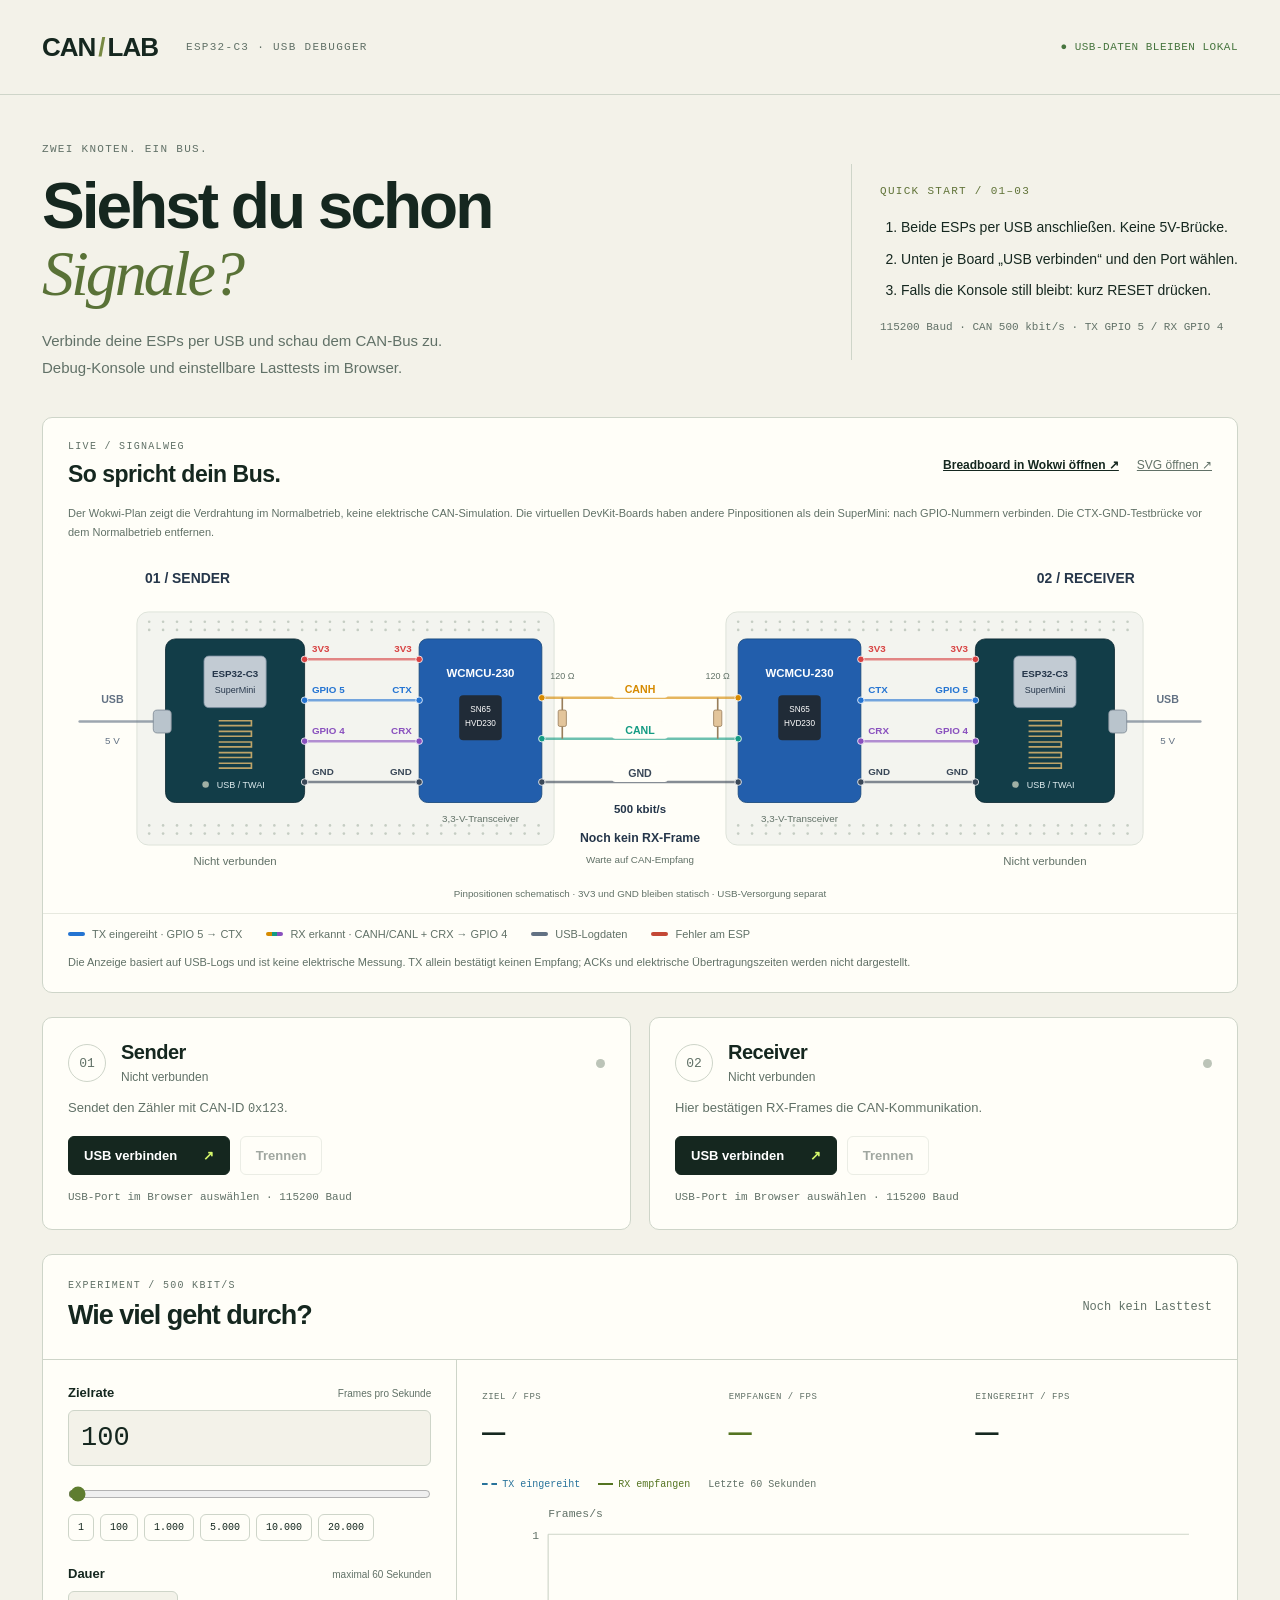
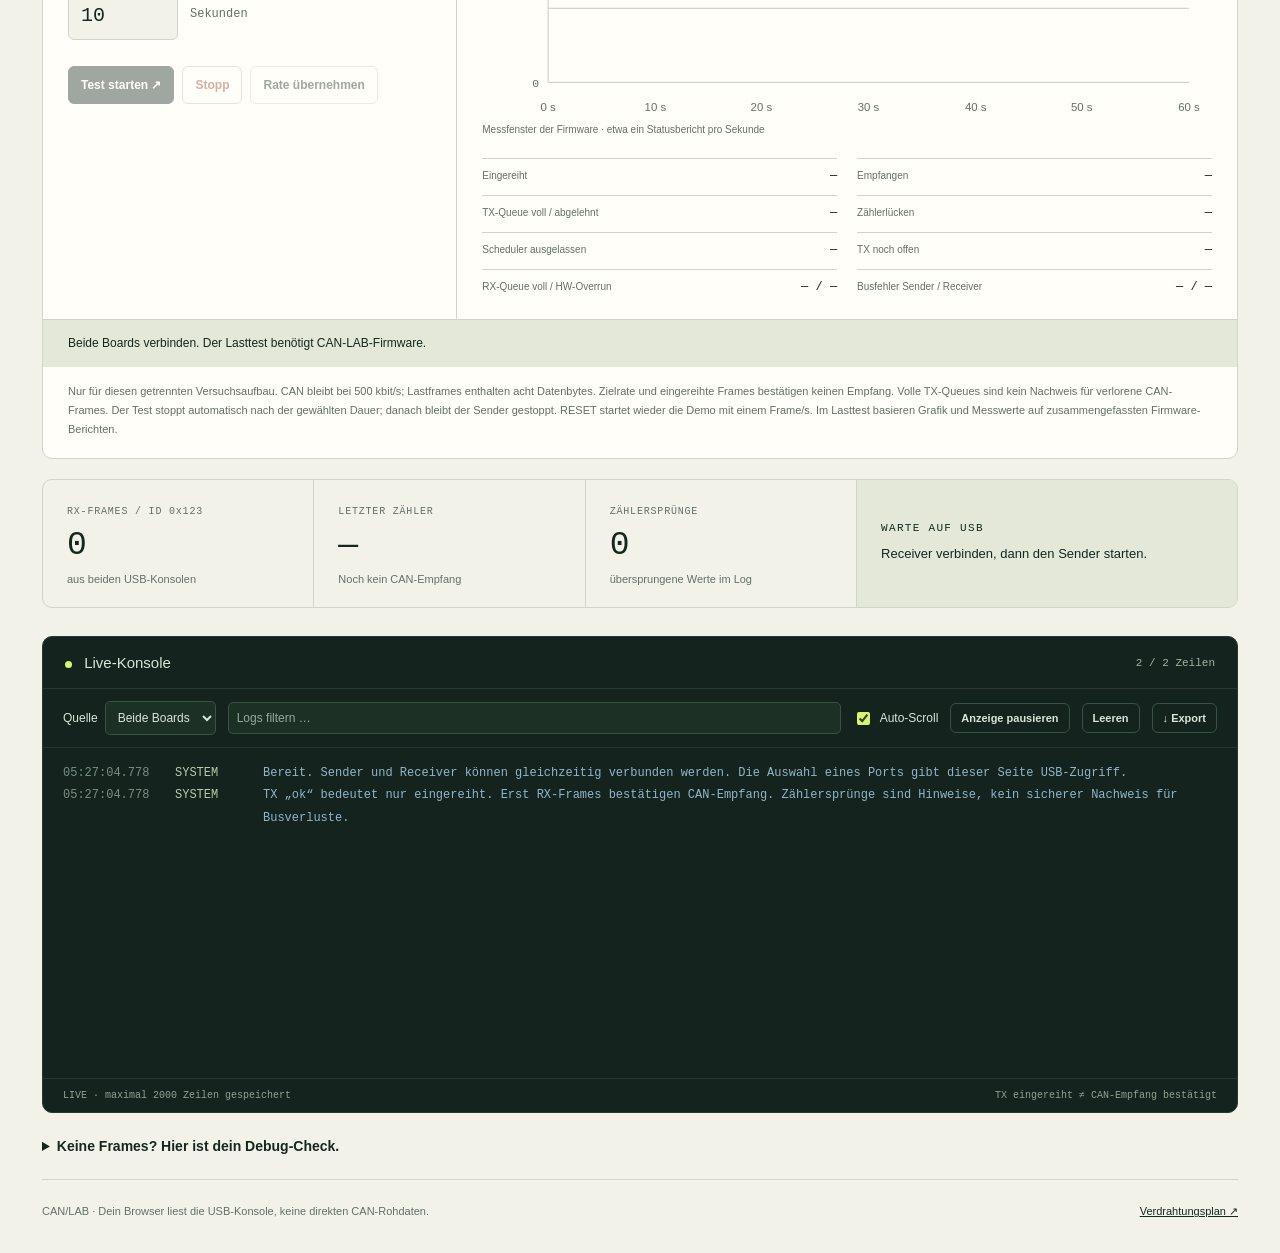
==== debug/index.html @ 1c8b6ec2 "feat: add sixty-second CAN rate timeline and five-step slider" ====
<!doctype html>
<html lang="de">
<head>
  <meta charset="UTF-8"><meta name="viewport" content="width=device-width,initial-scale=1">
  <title>CAN / LAB — USB Debug-Konsole</title>
  <link rel="stylesheet" href="style.css?v=timeline1">
  <script type="module" src="app.mjs?v=timeline1"></script>
</head>
<body>
  <header><a class="wordmark" href="./">CAN<span>/</span>LAB</a><span class="edition">ESP32-C3 · USB DEBUGGER</span><span class="local">● USB-DATEN BLEIBEN LOKAL</span></header>
  <main>
    <section class="intro"><div><p class="eyebrow">ZWEI KNOTEN. EIN BUS.</p><h1>Siehst du schon<br><em>Signale?</em></h1><p class="lede">Verbinde deine ESPs per USB und schau dem CAN-Bus zu.<br>Debug-Konsole und einstellbare Lasttests im Browser.</p></div><aside class="setup"><span class="step">QUICK START / 01–03</span><ol><li>Beide ESPs per USB anschließen. Keine 5V-Brücke.</li><li>Unten je Board „USB verbinden“ und den Port wählen.</li><li>Falls die Konsole still bleibt: kurz RESET drücken.</li></ol><p>115200 Baud · CAN 500 kbit/s · TX GPIO 5 / RX GPIO 4</p></aside></section>
    <div id="compatibility" class="notice" role="status" hidden></div>
    <section class="communication" aria-labelledby="communication-title">
      <div class="communication-heading"><div><p class="eyebrow">LIVE / SIGNALWEG</p><h2 id="communication-title">So spricht dein Bus.</h2></div><nav class="communication-links" aria-label="Signalbild und Verdrahtungsplan"><a href="https://wokwi.com/projects/478383260674919425" target="_blank" rel="noopener noreferrer">Breadboard in Wokwi öffnen ↗</a><a href="../docs/canbus-communication.svg" target="_blank" rel="noopener">SVG öffnen ↗</a></nav></div>
      <p class="wiring-note">Der Wokwi-Plan zeigt die Verdrahtung im Normalbetrieb, keine elektrische CAN-Simulation. Die virtuellen DevKit-Boards haben andere Pinpositionen als dein SuperMini: nach GPIO-Nummern verbinden. Die CTX-GND-Testbrücke vor dem Normalbetrieb entfernen.</p>
      <div id="communication-diagram" class="communication-diagram" tabindex="0" role="region" aria-label="Signalweg zwischen Sender und Receiver, bei Bedarf horizontal scrollen">Signalbild wird geladen …</div>
      <div class="signal-legend" aria-label="Bedeutung der Leitungsmarkierungen"><span><i class="key tx"></i> TX eingereiht · GPIO 5 → CTX</span><span><i class="key rx"></i> RX erkannt · CANH/CANL + CRX → GPIO 4</span><span><i class="key usb"></i> USB-Logdaten</span><span><i class="key error"></i> Fehler am ESP</span></div>
      <p class="signal-note">Die Anzeige basiert auf USB-Logs und ist keine elektrische Messung. TX allein bestätigt keinen Empfang; ACKs und elektrische Übertragungszeiten werden nicht dargestellt.</p>
    </section>
    <section class="devices" aria-label="USB-Verbindungen">
      <article class="device" data-device="sender"><div class="device-heading"><span class="number">01</span><div><h2>Sender</h2><span class="device-state">Nicht verbunden</span></div><span class="status-dot"></span></div><p>Sendet den Zähler mit CAN-ID <code>0x123</code>.</p><div class="actions"><button class="connect primary">USB verbinden <span>↗</span></button><button class="disconnect" disabled>Trennen</button></div><p class="device-info">USB-Port im Browser auswählen · 115200 Baud</p></article>
      <article class="device" data-device="receiver"><div class="device-heading"><span class="number">02</span><div><h2>Receiver</h2><span class="device-state">Nicht verbunden</span></div><span class="status-dot"></span></div><p>Hier bestätigen RX-Frames die CAN-Kommunikation.</p><div class="actions"><button class="connect primary">USB verbinden <span>↗</span></button><button class="disconnect" disabled>Trennen</button></div><p class="device-info">USB-Port im Browser auswählen · 115200 Baud</p></article>
    </section>
    <section id="load-test" class="load-test" aria-labelledby="load-title">
      <div class="load-heading"><div><p class="eyebrow">EXPERIMENT / 500 KBIT/S</p><h2 id="load-title">Wie viel geht durch?</h2></div><span id="load-elapsed">Noch kein Lasttest</span></div>
      <div class="load-layout">
        <div class="load-controls">
          <label for="load-rate">Zielrate <span>Frames pro Sekunde</span></label>
          <input id="load-rate" type="number" min="1" max="20000" step="1" value="100" inputmode="numeric">
          <label class="sr-only" for="load-slider">Zielrate per Schieberegler</label><input id="load-slider" type="range" min="5" max="20000" step="5" value="100">
          <div class="load-presets" aria-label="Framerate-Vorgaben"><button data-load-rate="1">1</button><button data-load-rate="100">100</button><button data-load-rate="1000">1.000</button><button data-load-rate="5000">5.000</button><button data-load-rate="10000">10.000</button><button data-load-rate="20000">20.000</button></div>
          <label for="load-duration">Dauer <span>maximal 60 Sekunden</span></label><div class="load-duration"><input id="load-duration" type="number" min="1" max="60" step="1" value="10" inputmode="numeric"><span>Sekunden</span></div>
          <div class="load-actions"><button id="load-start" class="primary" disabled>Test starten ↗</button><button id="load-stop" class="load-stop" disabled>Stopp</button><button id="load-rate-apply" disabled>Rate übernehmen</button></div>
        </div>
        <div class="load-results">
          <div class="load-rates"><div><span>ZIEL / FPS</span><strong id="load-target">—</strong></div><div class="measured"><span>EMPFANGEN / FPS</span><strong id="load-actual">—</strong></div><div><span>EINGEREIHT / FPS</span><strong id="load-queued-rate">—</strong></div></div>
          <div class="load-chart-legend"><span class="tx-key">TX eingereiht</span><span class="rx-key">RX empfangen</span><span>Letzte 60 Sekunden</span></div>
          <svg class="load-chart" viewBox="0 0 640 195" role="img" aria-labelledby="load-chart-title load-chart-desc">
            <title id="load-chart-title">Sende- und Empfangsrate im Zeitverlauf</title><desc id="load-chart-desc">60 Sekunden mit Sekundenachse. Blau: zum Senden eingereiht, grün: tatsächlich empfangen. Firmware-Messfenster von ungefähr einer Sekunde; fehlende Berichte bleiben Lücken. Punkt berühren für Messzeit und Rate.</desc>
            <path d="M58 30H620 M58 95H620 M58 160H620 M58 30V160" class="load-axis"/>
            <text x="58" y="15" class="load-chart-label">Frames/s</text><text id="load-chart-max" x="50" y="34" text-anchor="end" class="load-chart-label">1</text><text x="50" y="164" text-anchor="end" class="load-chart-label">0</text>
            <g class="load-chart-label" text-anchor="middle"><text x="58" y="185" data-chart-second="0">0 s</text><text x="152" y="185" data-chart-second="10">10 s</text><text x="245" y="185" data-chart-second="20">20 s</text><text x="339" y="185" data-chart-second="30">30 s</text><text x="433" y="185" data-chart-second="40">40 s</text><text x="526" y="185" data-chart-second="50">50 s</text><text x="620" y="185" data-chart-second="60">60 s</text></g>
            <path id="load-tx-line" class="load-tx-line"/><path id="load-rx-line" class="load-rx-line"/><g id="load-chart-points"/>
          </svg>
          <p id="load-freshness" class="load-freshness">Messfenster der Firmware · etwa ein Statusbericht pro Sekunde</p>
          <dl class="load-counters"><div><dt>Eingereiht</dt><dd id="load-queued">—</dd></div><div><dt>Empfangen</dt><dd id="load-rx-total">—</dd></div><div><dt>TX-Queue voll / abgelehnt</dt><dd id="load-rejected">—</dd></div><div><dt>Zählerlücken</dt><dd id="load-gaps">—</dd></div><div><dt>Scheduler ausgelassen</dt><dd id="load-skipped">—</dd></div><div><dt>TX noch offen</dt><dd id="load-pending">—</dd></div><div><dt>RX-Queue voll / HW-Overrun</dt><dd id="load-missed">—</dd></div><div><dt>Busfehler Sender / Receiver</dt><dd id="load-errors">—</dd></div></dl>
        </div>
      </div>
      <p id="load-status" class="load-status" role="status">Beide Boards verbinden. Der Lasttest benötigt CAN-LAB-Firmware.</p>
      <p class="load-note">Nur für diesen getrennten Versuchsaufbau. CAN bleibt bei 500 kbit/s; Lastframes enthalten acht Datenbytes. Zielrate und eingereihte Frames bestätigen keinen Empfang. Volle TX-Queues sind kein Nachweis für verlorene CAN-Frames. Der Test stoppt automatisch nach der gewählten Dauer; danach bleibt der Sender gestoppt. RESET startet wieder die Demo mit einem Frame/s. Im Lasttest basieren Grafik und Messwerte auf zusammengefassten Firmware-Berichten.</p>
    </section>
    <section class="telemetry" aria-label="CAN-Messwerte"><div class="metric"><span>RX-FRAMES / ID 0x123</span><strong id="rx-count">0</strong><small>aus beiden USB-Konsolen</small></div><div class="metric"><span>LETZTER ZÄHLER</span><strong id="counter">—</strong><small id="last-rx">Noch kein CAN-Empfang</small></div><div class="metric"><span>ZÄHLERSPRÜNGE</span><strong id="gaps">0</strong><small>übersprungene Werte im Log</small></div><div class="bus-state"><span id="bus-label">WARTE AUF USB</span><p id="bus-detail">Receiver verbinden, dann den Sender starten.</p></div></section>
    <section class="terminal" aria-labelledby="console-title"><div class="terminal-heading"><h2 id="console-title"><span class="terminal-light"></span> Live-Konsole</h2><span id="line-count">0 Zeilen</span></div><div class="toolbar"><label>Quelle <select id="source"><option value="all">Beide Boards</option><option value="sender">Sender</option><option value="receiver">Receiver</option><option value="system">System</option></select></label><label class="search-label"><span class="sr-only">Log durchsuchen</span><input id="search" type="search" placeholder="Logs filtern …"></label><label><input id="autoscroll" type="checkbox" checked> Auto-Scroll</label><button id="pause" aria-pressed="false">Anzeige pausieren</button><button id="clear">Leeren</button><button id="export">↓ Export</button></div><div id="console" tabindex="0" aria-label="Serielle Logs"><div class="empty">Noch ganz still hier.<br><span>Verbinde einen USB-Port – die Ausgabe erscheint live.</span></div></div><div class="terminal-footer"><span id="capture-state">LIVE · maximal 2000 Zeilen gespeichert</span><span>TX eingereiht ≠ CAN-Empfang bestätigt</span></div></section>
    <details class="help"><summary>Keine Frames? Hier ist dein Debug-Check.</summary><div class="help-grid"><div><h3>USB verbunden, keine Ausgabe</h3><p>RESET am ESP kurz drücken, ohne BOOT. Andere serielle Monitore schließen. Im falschen Port? Trennen und den anderen auswählen.</p></div><div><h3>„… warte auf Frames“</h3><p>CANH ↔ CANH, CANL ↔ CANL und gemeinsame Masse prüfen. GPIO 5 → CTX, GPIO 4 → CRX. CAN-Module nur mit 3,3 V versorgen.</p></div><div><h3>Abschluss prüfen</h3><p>Beide USB-Versorgungen abziehen. Zwischen CANH und CANL sollten mit beiden Busabschlüssen etwa 60 Ω messbar sein. Vorhandene Modulwiderstände mitzählen.</p></div><div><h3>Sender meldet Bus-Off</h3><p>Die Diagnose-Firmware startet nach erfolgreicher Recovery neu. Wiederholter Bus-Off braucht einen Check von Modulversorgung, GPIO-Verbindungen und CAN-Bus. DIAG-Zeilen zeigen Treiberzustand und Fehlerzähler; TX_ACK bestätigt eine erfolgreiche CAN-Übertragung mit ACK, aber noch keinen Empfang im Receiver-Log.</p></div></div></details>
    <footer><span>CAN/LAB · Dein Browser liest die USB-Konsole, keine direkten CAN-Rohdaten.</span><a href="../docs/canbus-breadboard.svg" target="_blank" rel="noopener">Verdrahtungsplan ↗</a></footer>
  </main>
</body>
</html>
---- debug/style.css ----
:root{color-scheme:light;--ink:#15271f;--muted:#617167;--paper:#f3f2e9;--line:#ced5c9;--lime:#d5f76b;--mono:'SFMono-Regular',Consolas,'Liberation Mono',monospace}*{box-sizing:border-box}body{margin:0;background:var(--paper);color:var(--ink);font-family:'Avenir Next',Avenir,'Segoe UI',sans-serif}button,input,select{font:inherit}button,a,input,select,summary{touch-action:manipulation}button{cursor:pointer;border:1px solid var(--line);border-radius:6px;background:transparent;padding:11px 15px;font-size:13px;font-weight:600;color:inherit}button:hover:enabled{background:#e5e8da}button:disabled{opacity:.4;cursor:not-allowed}button:focus-visible,a:focus-visible,input:focus-visible,select:focus-visible,summary:focus-visible{outline:3px solid #5f8d20;outline-offset:3px}header{max-width:1344px;margin:auto;height:95px;display:flex;align-items:center;gap:28px;padding:0 42px;border-bottom:1px solid var(--line)}.wordmark{font-size:26px;letter-spacing:-1px;font-weight:850;text-decoration:none;color:var(--ink)}.wordmark span{color:#788a43;padding:0 3px}.edition,.local,.eyebrow,.step,.metric>span,.bus-state>span{font-family:var(--mono);font-size:11px;letter-spacing:1.3px}.edition{color:var(--muted)}.local{margin-left:auto;color:#46753e;letter-spacing:.5px}main{max-width:1344px;margin:auto;padding:0 42px}.intro{display:flex;align-items:center;justify-content:space-between;gap:35px;padding:48px 0 36px}.eyebrow{color:var(--muted);margin:0 0 18px}h1{font-size:clamp(42px,5vw,68px);line-height:1.04;letter-spacing:-3px;margin:0;font-weight:650}h1 em{font-family:Georgia,'Times New Roman',serif;font-weight:400;color:#597237}.lede{font-size:15px;line-height:1.8;color:var(--muted);margin:20px 0 0}.setup{border-left:1px solid var(--line);padding:16px 0 16px 28px;max-width:480px}.step{color:#607338}.setup ol{padding-left:21px;font-size:14px;line-height:2.25}.setup p{font-family:var(--mono);font-size:11px;color:var(--muted)}.devices{display:grid;grid-template-columns:1fr 1fr;gap:18px}.device{background:#fffef8;border:1px solid var(--line);padding:23px 25px;border-radius:10px}.device-heading{display:flex;align-items:center;gap:15px}.number{font-family:var(--mono);font-size:13px;border:1px solid var(--line);border-radius:50%;width:38px;height:38px;display:grid;place-items:center;color:var(--muted)}h2{font-size:20px;letter-spacing:-.5px;margin:0 0 3px}.device-state{font-size:12px;color:var(--muted)}.status-dot{width:9px;height:9px;background:#bcc4b8;border-radius:50%;margin-left:auto}.device.connected .status-dot{background:#489349;box-shadow:0 0 0 5px #48934915}.device>p{font-size:13px;color:var(--muted);line-height:1.5}code{font-family:var(--mono);font-size:12px}.actions{display:flex;gap:10px;margin-top:18px}.primary{background:var(--ink);color:#fff;border-color:var(--ink)}.primary:hover:enabled{background:#34543d}.primary span{padding-left:22px;color:var(--lime)}.device .device-info{font-size:11px;font-family:var(--mono);margin:14px 0 0;overflow-wrap:anywhere}.telemetry{display:grid;grid-template-columns:1fr 1fr 1fr 1.4fr;border:1px solid var(--line);border-radius:10px;margin:20px 0 28px;overflow:hidden}.metric{padding:20px 24px;border-right:1px solid var(--line)}.metric>span{font-size:10px;color:var(--muted);letter-spacing:.8px}.metric strong{display:block;font-family:var(--mono);font-size:33px;font-weight:500;margin:9px 0 5px;letter-spacing:-1px}.metric small{font-size:11px;color:var(--muted)}.bus-state{padding:24px;background:#e4e8d9;display:flex;flex-direction:column;justify-content:center}.bus-state p{font-size:13px;line-height:1.6;margin:10px 0 0}.bus-state.active{background:var(--lime)}.terminal{background:#14231d;border:1px solid #243b2e;border-radius:10px;overflow:hidden;color:#d9e5d9}.terminal-heading{display:flex;align-items:center;justify-content:space-between;padding:17px 22px;border-bottom:1px solid #ffffff16}.terminal-heading h2{font-size:15px;margin:0;font-weight:500;letter-spacing:0}.terminal-light{display:inline-block;width:7px;height:7px;background:var(--lime);border-radius:50%;margin-right:8px}.terminal-heading>span{font:11px var(--mono);color:#a1b5a5}.toolbar{display:flex;align-items:center;gap:12px;flex-wrap:wrap;padding:12px 20px;border-bottom:1px solid #ffffff16;font-size:12px}.toolbar label{display:flex;align-items:center;gap:7px;white-space:nowrap}.toolbar select,.toolbar input[type=search]{color:#d9e5d9;background:#1d3026;border:1px solid #395342;border-radius:5px;padding:8px;min-width:0}.search-label{flex:1;min-width:130px}.search-label input{width:100%}.toolbar input::placeholder{color:#96a99b}.toolbar button{color:#d9e5d9;border-color:#395342;padding:8px 10px;font-size:11px}.toolbar button:hover:enabled{background:#2b4333}.toolbar input[type=checkbox]{accent-color:var(--lime)}#console{height:330px;overflow:auto;padding:14px 20px;font:12px/1.85 var(--mono);scrollbar-color:#49624e #14231d}.log-line{display:grid;grid-template-columns:100px 76px 1fr;gap:12px}.log-time{color:#789181}.log-source{color:#b7cbac}.log-line.rx .log-message{color:#d5f76b}.log-line.error .log-message{color:#ffb49a}.log-line.system .log-message{color:#91b5cb}.log-message{white-space:pre-wrap;overflow-wrap:anywhere;min-width:0}.empty{display:flex;min-height:270px;justify-content:center;align-items:center;flex-direction:column;color:#d9e5d9;font-size:15px;gap:8px;text-align:center}.empty span{color:#91a797;font-size:12px}.terminal-footer{display:flex;justify-content:space-between;gap:12px;padding:11px 20px;border-top:1px solid #ffffff16;color:#8da493;font:10px var(--mono);flex-wrap:wrap}.help{padding:25px 0;border-bottom:1px solid var(--line)}summary{cursor:pointer;font-size:14px;font-weight:600}.help-grid{display:grid;grid-template-columns:1fr 1fr;gap:12px 38px;padding-top:14px}.help h3{font-size:13px}.help p{font-size:13px;color:var(--muted);line-height:1.7}footer{display:flex;gap:20px;justify-content:space-between;padding:25px 0 35px;font-size:11px;color:var(--muted)}footer a{color:var(--ink)}.notice{background:#fff0d0;border:1px solid #d7b671;border-radius:8px;padding:16px 20px;font-size:14px;line-height:1.7;margin:0 0 20px}.notice[hidden]{display:none}.sr-only{position:absolute;width:1px;height:1px;padding:0;overflow:hidden;clip:rect(0,0,0,0)}@media(max-width:800px){header{height:75px;padding:0 20px}.local{display:none}main{padding:0 20px}.intro{display:block;padding-top:32px}.setup{margin-top:28px;padding-top:0;padding-bottom:0}.devices{grid-template-columns:1fr}.telemetry{grid-template-columns:1fr 1fr}.metric:nth-child(2){border-right:0}.metric:nth-child(-n+2){border-bottom:1px solid var(--line)}.metric{padding:18px}.bus-state{padding:18px}.help-grid{grid-template-columns:1fr}.log-line{grid-template-columns:82px 60px 1fr;gap:7px;font-size:11px}#console{padding:12px}footer{flex-direction:column}.edition{font-size:9px;letter-spacing:0}.toolbar{gap:10px;padding:12px}.toolbar .search-label{min-width:150px}}

/* The live signal drawing uses the same palette as the breadboard document. */
.communication{margin:0 0 24px;border:1px solid var(--line);border-radius:10px;background:#fffef8;overflow:hidden}
.communication-heading{display:flex;align-items:center;justify-content:space-between;gap:20px;padding:23px 25px 8px}
.communication-heading .eyebrow{font-size:10px;margin:0 0 9px}
.communication-heading h2{font-size:23px;margin:0}
.communication-heading a{color:var(--muted);font-size:12px;white-space:nowrap}
.communication-links{display:flex;flex-wrap:wrap;justify-content:flex-end;gap:12px 18px}
.communication-links a:first-child{color:var(--ink);font-weight:600}
.wiring-note{font-size:11px;line-height:1.7;color:var(--muted);margin:8px 25px 12px}
.communication-diagram{overflow-x:auto;scrollbar-color:#a7b49e #f3f4ef;padding:0 8px;min-height:120px}
.communication-diagram>svg{display:block;width:100%;min-width:1000px;height:auto}
.diagram-unavailable{padding:28px 25px;font-size:14px;line-height:1.7;color:var(--muted);min-height:0}
.signal-legend{display:flex;flex-wrap:wrap;gap:12px 24px;padding:14px 25px 0;border-top:1px solid #e7e9df;font-size:11px;color:var(--muted)}
.signal-legend>span{display:flex;align-items:center;gap:7px}
.key{display:inline-block;width:17px;height:4px;border-radius:2px;background:#627183;flex-shrink:0}
.key.tx{background:#2474d2}.key.rx{background:linear-gradient(90deg,#d68a00 0 33%,#149b83 33% 66%,#8950be 66%)}.key.error{background:#c44836}
.signal-note{font-size:11px;line-height:1.7;color:var(--muted);margin:13px 25px 20px}
.communication-diagram:focus-visible{outline:3px solid #5f8d20;outline-offset:-3px}
@media(max-width:800px){.communication-heading{padding:20px 18px 8px}.communication-heading h2{font-size:20px}.communication-diagram{padding:0}.signal-legend{padding-left:18px;padding-right:18px;gap:10px 18px}.signal-note{margin-left:18px;margin-right:18px}}
@media(max-width:800px){.communication-heading{align-items:flex-start;flex-direction:column;gap:14px}.communication-links{justify-content:flex-start}.wiring-note{margin-left:18px;margin-right:18px}}

/* Bench controls continue the console's instrument-panel typography. */
.load-test{margin-top:24px;border:1px solid var(--line);border-radius:10px;background:#fffef8;overflow:hidden}
.load-heading{display:flex;align-items:center;justify-content:space-between;gap:20px;padding:25px;border-bottom:1px solid var(--line)}
.load-heading .eyebrow{margin-bottom:9px;font-size:10px}.load-heading h2{font-size:27px;font-weight:600;letter-spacing:-1px}.load-heading>span{font:12px var(--mono);color:var(--muted);white-space:nowrap}
.load-layout{display:grid;grid-template-columns:minmax(260px,.85fr) minmax(0,1.6fr)}
.load-controls{padding:25px;border-right:1px solid var(--line)}.load-controls>label:not(.sr-only){display:flex;justify-content:space-between;gap:10px;align-items:baseline;font-size:13px;font-weight:600}.load-controls label span{font-size:10px;color:var(--muted);font-weight:400}
.load-controls input[type=number]{width:100%;min-width:0;padding:12px;border:1px solid var(--line);background:var(--paper);color:var(--ink);border-radius:6px;font:27px var(--mono);margin:10px 0 8px}
.load-controls input[type=range]{width:100%;accent-color:#5f7d30;margin:12px 0}.load-presets{display:flex;flex-wrap:wrap;gap:6px;margin:0 0 25px}.load-presets button{font:10px var(--mono);padding:7px 9px}.load-duration{display:flex;align-items:center;gap:12px;font:12px var(--mono);color:var(--muted)}.load-duration input[type=number]{max-width:110px;font-size:20px}.load-actions{display:flex;gap:8px;flex-wrap:wrap;margin-top:18px}.load-actions button{font-size:12px;padding:11px 12px}.load-stop{color:#9a3928;border-color:#d9b5a8}.load-stop:hover:enabled{background:#f7e0d6}
.load-results{padding:25px;min-width:0}.load-rates{display:grid;grid-template-columns:repeat(3,minmax(0,1fr));gap:10px}.load-rates span{font:9px var(--mono);color:var(--muted);letter-spacing:.5px}.load-rates strong{display:block;font:clamp(22px,3vw,38px) var(--mono);letter-spacing:-1.5px;margin:9px 0}.load-rates .measured strong{color:#547421}.load-chart{display:block;width:100%;height:auto;min-height:150px;margin-top:10px}.load-axis{stroke:var(--line);fill:none}.load-rx-line{stroke:#547421;stroke-width:2.5;fill:none;stroke-linecap:round;stroke-linejoin:round}.load-freshness{font-size:10px;color:var(--muted);line-height:1.6;margin:0 0 20px}.load-counters{display:grid;grid-template-columns:repeat(2,minmax(0,1fr));gap:12px 20px;margin:0}.load-counters>div{display:flex;align-items:baseline;justify-content:space-between;gap:10px;border-top:1px solid var(--line);padding-top:9px}.load-counters dt{font-size:10px;line-height:1.5;color:var(--muted)}.load-counters dd{margin:0;font:12px var(--mono);white-space:nowrap}.load-status{padding:14px 25px;margin:0;border-top:1px solid var(--line);background:#e4e8d9;font-size:12px;line-height:1.6}.load-test.is-running .load-status{background:var(--lime)}.load-note{font-size:11px;line-height:1.7;color:var(--muted);padding:0 25px;margin:15px 0 20px}
@media(max-width:800px){.load-heading{padding:20px 18px;align-items:flex-start}.load-heading h2{font-size:23px}.load-layout{grid-template-columns:1fr}.load-controls{border-right:0;border-bottom:1px solid var(--line);padding:20px 18px}.load-results{padding:20px 18px}.load-rates strong{font-size:26px}.load-status{padding:14px 18px}.load-note{padding:0 18px}.load-counters{gap:12px}.load-heading>span{font-size:10px}}

.load-tx-line{stroke:#28739b;stroke-width:2.5;stroke-dasharray:5 3;fill:none;stroke-linecap:round;stroke-linejoin:round}.load-tx-dot{fill:#28739b}.load-rx-dot{fill:#547421}.load-chart-label{font:10px var(--mono);fill:var(--muted)}.load-chart-legend{display:flex;flex-wrap:wrap;gap:10px 18px;margin-top:15px;font:10px var(--mono);color:var(--muted)}.load-chart-legend .tx-key{color:#28739b}.load-chart-legend .rx-key{color:#547421}.tx-key:before,.rx-key:before{content:"";display:inline-block;width:15px;border-top:2px dashed currentColor;margin-right:5px;vertical-align:middle}.rx-key:before{border-top-style:solid}
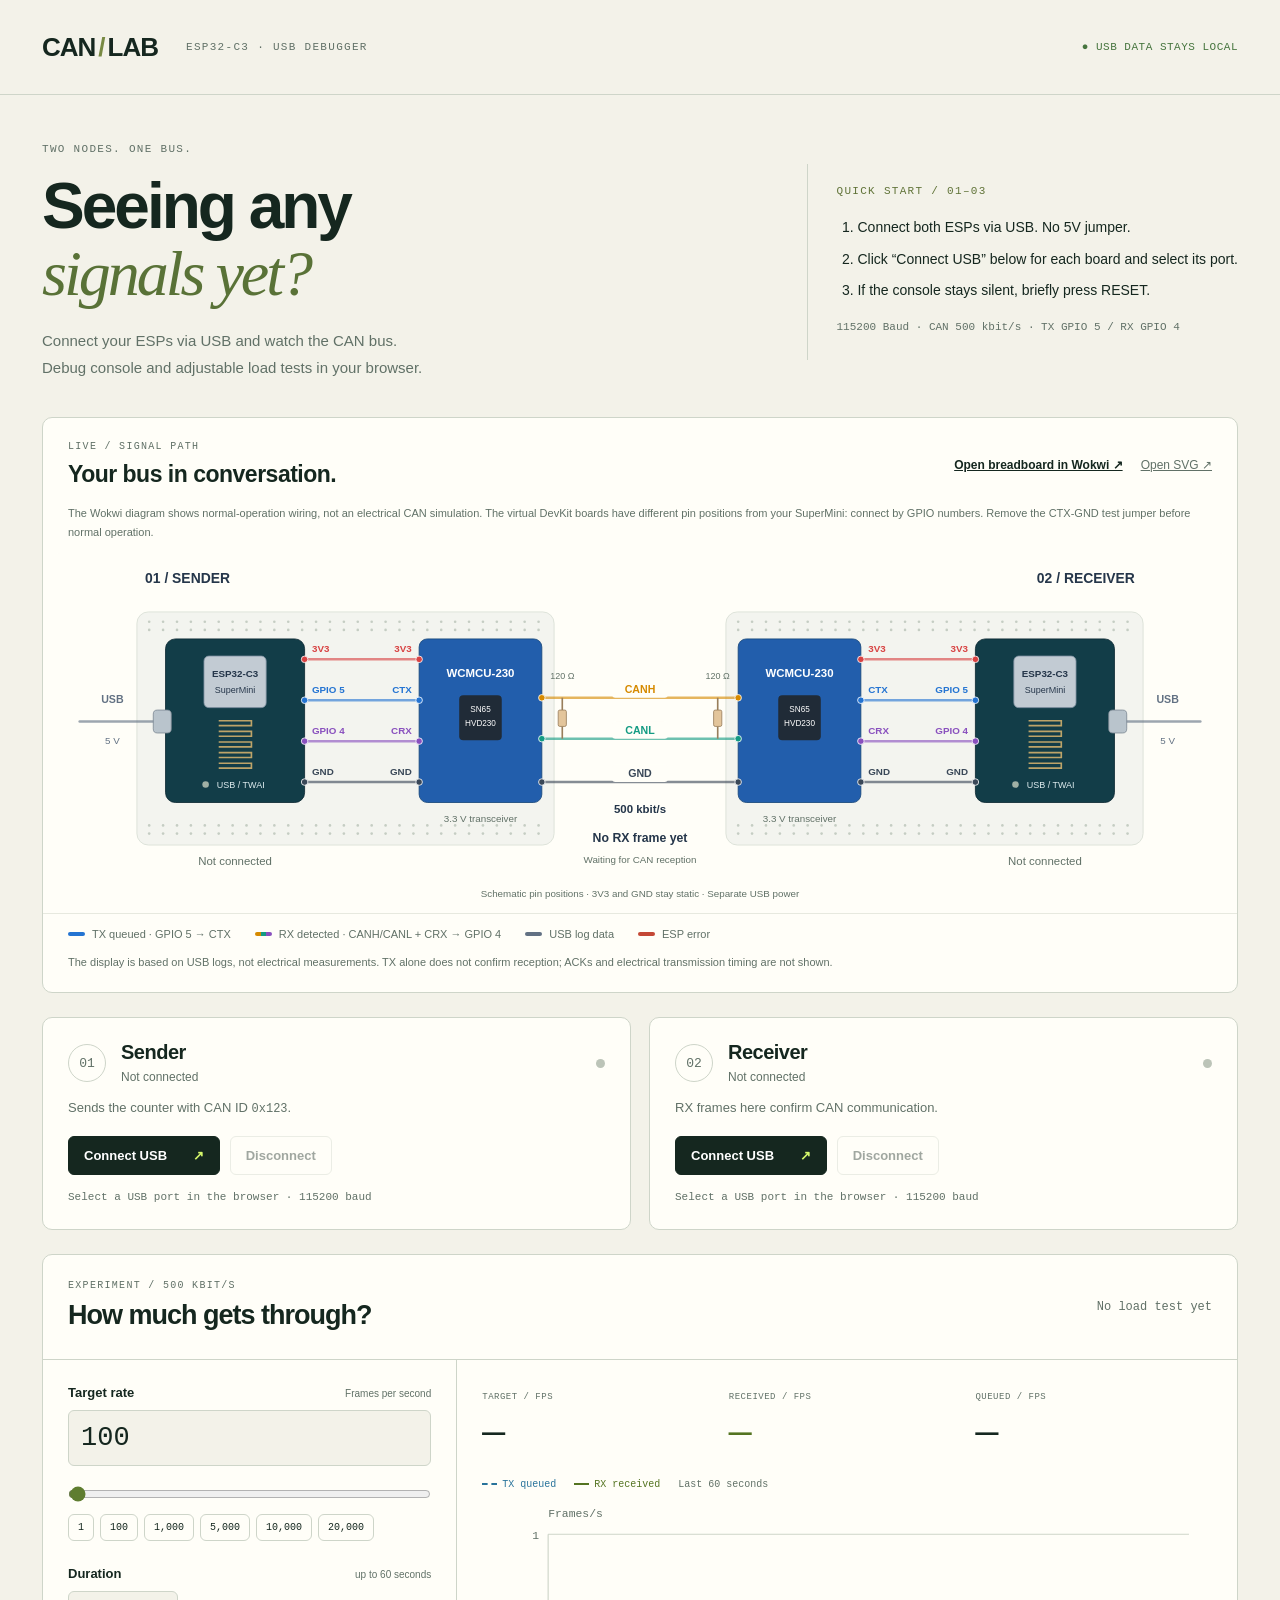
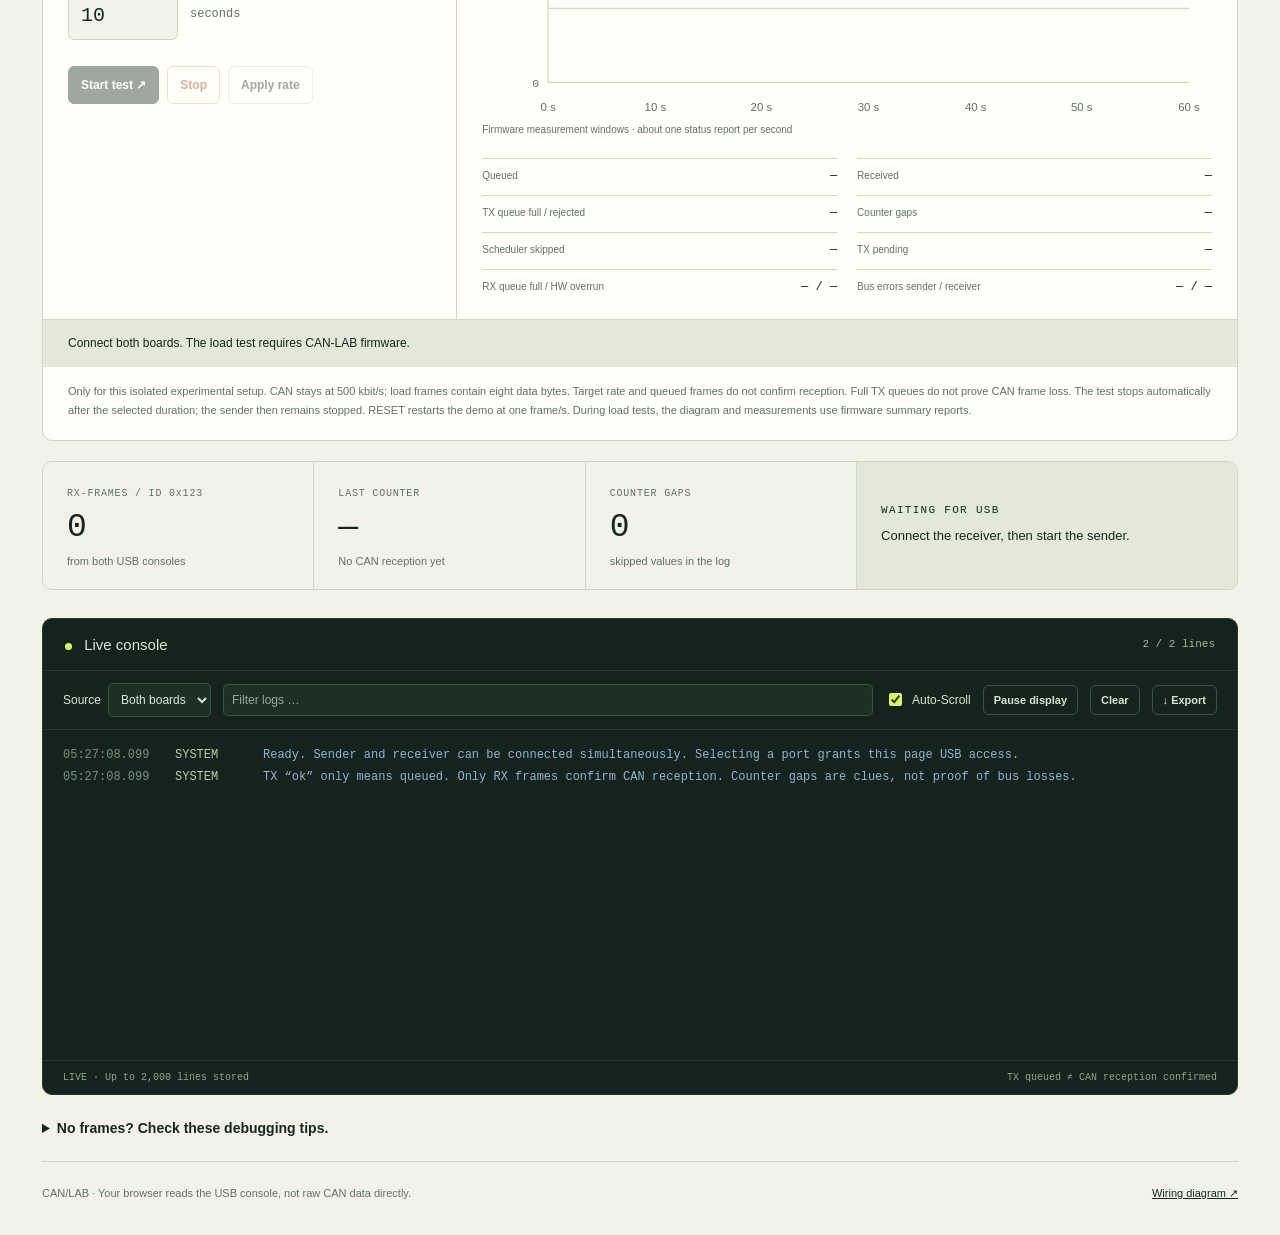
==== commit 0436fc48: "Translate CAN/LAB documentation, interface and firmware logs to English" ====
--- a/debug/index.html
+++ b/debug/index.html
@@ -1,59 +1,59 @@
 <!doctype html>
-<html lang="de">
+<html lang="en">
 <head>
   <meta charset="UTF-8"><meta name="viewport" content="width=device-width,initial-scale=1">
-  <title>CAN / LAB — USB Debug-Konsole</title>
+  <title>CAN / LAB — USB Debug Console</title>
   <link rel="stylesheet" href="style.css?v=timeline1">
   <script type="module" src="app.mjs?v=timeline1"></script>
 </head>
 <body>
-  <header><a class="wordmark" href="./">CAN<span>/</span>LAB</a><span class="edition">ESP32-C3 · USB DEBUGGER</span><span class="local">● USB-DATEN BLEIBEN LOKAL</span></header>
+  <header><a class="wordmark" href="./">CAN<span>/</span>LAB</a><span class="edition">ESP32-C3 · USB DEBUGGER</span><span class="local">● USB DATA STAYS LOCAL</span></header>
   <main>
-    <section class="intro"><div><p class="eyebrow">ZWEI KNOTEN. EIN BUS.</p><h1>Siehst du schon<br><em>Signale?</em></h1><p class="lede">Verbinde deine ESPs per USB und schau dem CAN-Bus zu.<br>Debug-Konsole und einstellbare Lasttests im Browser.</p></div><aside class="setup"><span class="step">QUICK START / 01–03</span><ol><li>Beide ESPs per USB anschließen. Keine 5V-Brücke.</li><li>Unten je Board „USB verbinden“ und den Port wählen.</li><li>Falls die Konsole still bleibt: kurz RESET drücken.</li></ol><p>115200 Baud · CAN 500 kbit/s · TX GPIO 5 / RX GPIO 4</p></aside></section>
+    <section class="intro"><div><p class="eyebrow">TWO NODES. ONE BUS.</p><h1>Seeing any<br><em>signals yet?</em></h1><p class="lede">Connect your ESPs via USB and watch the CAN bus.<br>Debug console and adjustable load tests in your browser.</p></div><aside class="setup"><span class="step">QUICK START / 01–03</span><ol><li>Connect both ESPs via USB. No 5V jumper.</li><li>Click “Connect USB” below for each board and select its port.</li><li>If the console stays silent, briefly press RESET.</li></ol><p>115200 Baud · CAN 500 kbit/s · TX GPIO 5 / RX GPIO 4</p></aside></section>
     <div id="compatibility" class="notice" role="status" hidden></div>
     <section class="communication" aria-labelledby="communication-title">
-      <div class="communication-heading"><div><p class="eyebrow">LIVE / SIGNALWEG</p><h2 id="communication-title">So spricht dein Bus.</h2></div><nav class="communication-links" aria-label="Signalbild und Verdrahtungsplan"><a href="https://wokwi.com/projects/478383260674919425" target="_blank" rel="noopener noreferrer">Breadboard in Wokwi öffnen ↗</a><a href="../docs/canbus-communication.svg" target="_blank" rel="noopener">SVG öffnen ↗</a></nav></div>
-      <p class="wiring-note">Der Wokwi-Plan zeigt die Verdrahtung im Normalbetrieb, keine elektrische CAN-Simulation. Die virtuellen DevKit-Boards haben andere Pinpositionen als dein SuperMini: nach GPIO-Nummern verbinden. Die CTX-GND-Testbrücke vor dem Normalbetrieb entfernen.</p>
-      <div id="communication-diagram" class="communication-diagram" tabindex="0" role="region" aria-label="Signalweg zwischen Sender und Receiver, bei Bedarf horizontal scrollen">Signalbild wird geladen …</div>
-      <div class="signal-legend" aria-label="Bedeutung der Leitungsmarkierungen"><span><i class="key tx"></i> TX eingereiht · GPIO 5 → CTX</span><span><i class="key rx"></i> RX erkannt · CANH/CANL + CRX → GPIO 4</span><span><i class="key usb"></i> USB-Logdaten</span><span><i class="key error"></i> Fehler am ESP</span></div>
-      <p class="signal-note">Die Anzeige basiert auf USB-Logs und ist keine elektrische Messung. TX allein bestätigt keinen Empfang; ACKs und elektrische Übertragungszeiten werden nicht dargestellt.</p>
+      <div class="communication-heading"><div><p class="eyebrow">LIVE / SIGNAL PATH</p><h2 id="communication-title">Your bus in conversation.</h2></div><nav class="communication-links" aria-label="Signal and wiring diagrams"><a href="https://wokwi.com/projects/478383260674919425" target="_blank" rel="noopener noreferrer">Open breadboard in Wokwi ↗</a><a href="../docs/canbus-communication.svg" target="_blank" rel="noopener">Open SVG ↗</a></nav></div>
+      <p class="wiring-note">The Wokwi diagram shows normal-operation wiring, not an electrical CAN simulation. The virtual DevKit boards have different pin positions from your SuperMini: connect by GPIO numbers. Remove the CTX-GND test jumper before normal operation.</p>
+      <div id="communication-diagram" class="communication-diagram" tabindex="0" role="region" aria-label="Signal path between sender and receiver; scroll horizontally if needed">Loading signal diagram …</div>
+      <div class="signal-legend" aria-label="Meaning of wire highlights"><span><i class="key tx"></i> TX queued · GPIO 5 → CTX</span><span><i class="key rx"></i> RX detected · CANH/CANL + CRX → GPIO 4</span><span><i class="key usb"></i> USB log data</span><span><i class="key error"></i> ESP error</span></div>
+      <p class="signal-note">The display is based on USB logs, not electrical measurements. TX alone does not confirm reception; ACKs and electrical transmission timing are not shown.</p>
     </section>
-    <section class="devices" aria-label="USB-Verbindungen">
-      <article class="device" data-device="sender"><div class="device-heading"><span class="number">01</span><div><h2>Sender</h2><span class="device-state">Nicht verbunden</span></div><span class="status-dot"></span></div><p>Sendet den Zähler mit CAN-ID <code>0x123</code>.</p><div class="actions"><button class="connect primary">USB verbinden <span>↗</span></button><button class="disconnect" disabled>Trennen</button></div><p class="device-info">USB-Port im Browser auswählen · 115200 Baud</p></article>
-      <article class="device" data-device="receiver"><div class="device-heading"><span class="number">02</span><div><h2>Receiver</h2><span class="device-state">Nicht verbunden</span></div><span class="status-dot"></span></div><p>Hier bestätigen RX-Frames die CAN-Kommunikation.</p><div class="actions"><button class="connect primary">USB verbinden <span>↗</span></button><button class="disconnect" disabled>Trennen</button></div><p class="device-info">USB-Port im Browser auswählen · 115200 Baud</p></article>
+    <section class="devices" aria-label="USB connections">
+      <article class="device" data-device="sender"><div class="device-heading"><span class="number">01</span><div><h2>Sender</h2><span class="device-state">Not connected</span></div><span class="status-dot"></span></div><p>Sends the counter with CAN ID <code>0x123</code>.</p><div class="actions"><button class="connect primary">Connect USB <span>↗</span></button><button class="disconnect" disabled>Disconnect</button></div><p class="device-info">Select a USB port in the browser · 115200 baud</p></article>
+      <article class="device" data-device="receiver"><div class="device-heading"><span class="number">02</span><div><h2>Receiver</h2><span class="device-state">Not connected</span></div><span class="status-dot"></span></div><p>RX frames here confirm CAN communication.</p><div class="actions"><button class="connect primary">Connect USB <span>↗</span></button><button class="disconnect" disabled>Disconnect</button></div><p class="device-info">Select a USB port in the browser · 115200 baud</p></article>
     </section>
     <section id="load-test" class="load-test" aria-labelledby="load-title">
-      <div class="load-heading"><div><p class="eyebrow">EXPERIMENT / 500 KBIT/S</p><h2 id="load-title">Wie viel geht durch?</h2></div><span id="load-elapsed">Noch kein Lasttest</span></div>
+      <div class="load-heading"><div><p class="eyebrow">EXPERIMENT / 500 KBIT/S</p><h2 id="load-title">How much gets through?</h2></div><span id="load-elapsed">No load test yet</span></div>
       <div class="load-layout">
         <div class="load-controls">
-          <label for="load-rate">Zielrate <span>Frames pro Sekunde</span></label>
+          <label for="load-rate">Target rate <span>Frames per second</span></label>
           <input id="load-rate" type="number" min="1" max="20000" step="1" value="100" inputmode="numeric">
-          <label class="sr-only" for="load-slider">Zielrate per Schieberegler</label><input id="load-slider" type="range" min="5" max="20000" step="5" value="100">
-          <div class="load-presets" aria-label="Framerate-Vorgaben"><button data-load-rate="1">1</button><button data-load-rate="100">100</button><button data-load-rate="1000">1.000</button><button data-load-rate="5000">5.000</button><button data-load-rate="10000">10.000</button><button data-load-rate="20000">20.000</button></div>
-          <label for="load-duration">Dauer <span>maximal 60 Sekunden</span></label><div class="load-duration"><input id="load-duration" type="number" min="1" max="60" step="1" value="10" inputmode="numeric"><span>Sekunden</span></div>
-          <div class="load-actions"><button id="load-start" class="primary" disabled>Test starten ↗</button><button id="load-stop" class="load-stop" disabled>Stopp</button><button id="load-rate-apply" disabled>Rate übernehmen</button></div>
+          <label class="sr-only" for="load-slider">Target rate slider</label><input id="load-slider" type="range" min="5" max="20000" step="5" value="100">
+          <div class="load-presets" aria-label="Frame rate presets"><button data-load-rate="1">1</button><button data-load-rate="100">100</button><button data-load-rate="1000">1,000</button><button data-load-rate="5000">5,000</button><button data-load-rate="10000">10,000</button><button data-load-rate="20000">20,000</button></div>
+          <label for="load-duration">Duration <span>up to 60 seconds</span></label><div class="load-duration"><input id="load-duration" type="number" min="1" max="60" step="1" value="10" inputmode="numeric"><span>seconds</span></div>
+          <div class="load-actions"><button id="load-start" class="primary" disabled>Start test ↗</button><button id="load-stop" class="load-stop" disabled>Stop</button><button id="load-rate-apply" disabled>Apply rate</button></div>
         </div>
         <div class="load-results">
-          <div class="load-rates"><div><span>ZIEL / FPS</span><strong id="load-target">—</strong></div><div class="measured"><span>EMPFANGEN / FPS</span><strong id="load-actual">—</strong></div><div><span>EINGEREIHT / FPS</span><strong id="load-queued-rate">—</strong></div></div>
-          <div class="load-chart-legend"><span class="tx-key">TX eingereiht</span><span class="rx-key">RX empfangen</span><span>Letzte 60 Sekunden</span></div>
+          <div class="load-rates"><div><span>TARGET / FPS</span><strong id="load-target">—</strong></div><div class="measured"><span>RECEIVED / FPS</span><strong id="load-actual">—</strong></div><div><span>QUEUED / FPS</span><strong id="load-queued-rate">—</strong></div></div>
+          <div class="load-chart-legend"><span class="tx-key">TX queued</span><span class="rx-key">RX received</span><span>Last 60 seconds</span></div>
           <svg class="load-chart" viewBox="0 0 640 195" role="img" aria-labelledby="load-chart-title load-chart-desc">
-            <title id="load-chart-title">Sende- und Empfangsrate im Zeitverlauf</title><desc id="load-chart-desc">60 Sekunden mit Sekundenachse. Blau: zum Senden eingereiht, grün: tatsächlich empfangen. Firmware-Messfenster von ungefähr einer Sekunde; fehlende Berichte bleiben Lücken. Punkt berühren für Messzeit und Rate.</desc>
+            <title id="load-chart-title">Transmit and receive rates over time</title><desc id="load-chart-desc">60 seconds with an axis in seconds. Blue: queued for transmission; green: actually received. Firmware measurement windows of roughly one second; missing reports remain gaps. Hover over a point for measurement time and rate.</desc>
             <path d="M58 30H620 M58 95H620 M58 160H620 M58 30V160" class="load-axis"/>
             <text x="58" y="15" class="load-chart-label">Frames/s</text><text id="load-chart-max" x="50" y="34" text-anchor="end" class="load-chart-label">1</text><text x="50" y="164" text-anchor="end" class="load-chart-label">0</text>
             <g class="load-chart-label" text-anchor="middle"><text x="58" y="185" data-chart-second="0">0 s</text><text x="152" y="185" data-chart-second="10">10 s</text><text x="245" y="185" data-chart-second="20">20 s</text><text x="339" y="185" data-chart-second="30">30 s</text><text x="433" y="185" data-chart-second="40">40 s</text><text x="526" y="185" data-chart-second="50">50 s</text><text x="620" y="185" data-chart-second="60">60 s</text></g>
             <path id="load-tx-line" class="load-tx-line"/><path id="load-rx-line" class="load-rx-line"/><g id="load-chart-points"/>
           </svg>
-          <p id="load-freshness" class="load-freshness">Messfenster der Firmware · etwa ein Statusbericht pro Sekunde</p>
-          <dl class="load-counters"><div><dt>Eingereiht</dt><dd id="load-queued">—</dd></div><div><dt>Empfangen</dt><dd id="load-rx-total">—</dd></div><div><dt>TX-Queue voll / abgelehnt</dt><dd id="load-rejected">—</dd></div><div><dt>Zählerlücken</dt><dd id="load-gaps">—</dd></div><div><dt>Scheduler ausgelassen</dt><dd id="load-skipped">—</dd></div><div><dt>TX noch offen</dt><dd id="load-pending">—</dd></div><div><dt>RX-Queue voll / HW-Overrun</dt><dd id="load-missed">—</dd></div><div><dt>Busfehler Sender / Receiver</dt><dd id="load-errors">—</dd></div></dl>
+          <p id="load-freshness" class="load-freshness">Firmware measurement windows · about one status report per second</p>
+          <dl class="load-counters"><div><dt>Queued</dt><dd id="load-queued">—</dd></div><div><dt>Received</dt><dd id="load-rx-total">—</dd></div><div><dt>TX queue full / rejected</dt><dd id="load-rejected">—</dd></div><div><dt>Counter gaps</dt><dd id="load-gaps">—</dd></div><div><dt>Scheduler skipped</dt><dd id="load-skipped">—</dd></div><div><dt>TX pending</dt><dd id="load-pending">—</dd></div><div><dt>RX queue full / HW overrun</dt><dd id="load-missed">—</dd></div><div><dt>Bus errors sender / receiver</dt><dd id="load-errors">—</dd></div></dl>
         </div>
       </div>
-      <p id="load-status" class="load-status" role="status">Beide Boards verbinden. Der Lasttest benötigt CAN-LAB-Firmware.</p>
-      <p class="load-note">Nur für diesen getrennten Versuchsaufbau. CAN bleibt bei 500 kbit/s; Lastframes enthalten acht Datenbytes. Zielrate und eingereihte Frames bestätigen keinen Empfang. Volle TX-Queues sind kein Nachweis für verlorene CAN-Frames. Der Test stoppt automatisch nach der gewählten Dauer; danach bleibt der Sender gestoppt. RESET startet wieder die Demo mit einem Frame/s. Im Lasttest basieren Grafik und Messwerte auf zusammengefassten Firmware-Berichten.</p>
+      <p id="load-status" class="load-status" role="status">Connect both boards. The load test requires CAN-LAB firmware.</p>
+      <p class="load-note">Only for this isolated experimental setup. CAN stays at 500 kbit/s; load frames contain eight data bytes. Target rate and queued frames do not confirm reception. Full TX queues do not prove CAN frame loss. The test stops automatically after the selected duration; the sender then remains stopped. RESET restarts the demo at one frame/s. During load tests, the diagram and measurements use firmware summary reports.</p>
     </section>
-    <section class="telemetry" aria-label="CAN-Messwerte"><div class="metric"><span>RX-FRAMES / ID 0x123</span><strong id="rx-count">0</strong><small>aus beiden USB-Konsolen</small></div><div class="metric"><span>LETZTER ZÄHLER</span><strong id="counter">—</strong><small id="last-rx">Noch kein CAN-Empfang</small></div><div class="metric"><span>ZÄHLERSPRÜNGE</span><strong id="gaps">0</strong><small>übersprungene Werte im Log</small></div><div class="bus-state"><span id="bus-label">WARTE AUF USB</span><p id="bus-detail">Receiver verbinden, dann den Sender starten.</p></div></section>
-    <section class="terminal" aria-labelledby="console-title"><div class="terminal-heading"><h2 id="console-title"><span class="terminal-light"></span> Live-Konsole</h2><span id="line-count">0 Zeilen</span></div><div class="toolbar"><label>Quelle <select id="source"><option value="all">Beide Boards</option><option value="sender">Sender</option><option value="receiver">Receiver</option><option value="system">System</option></select></label><label class="search-label"><span class="sr-only">Log durchsuchen</span><input id="search" type="search" placeholder="Logs filtern …"></label><label><input id="autoscroll" type="checkbox" checked> Auto-Scroll</label><button id="pause" aria-pressed="false">Anzeige pausieren</button><button id="clear">Leeren</button><button id="export">↓ Export</button></div><div id="console" tabindex="0" aria-label="Serielle Logs"><div class="empty">Noch ganz still hier.<br><span>Verbinde einen USB-Port – die Ausgabe erscheint live.</span></div></div><div class="terminal-footer"><span id="capture-state">LIVE · maximal 2000 Zeilen gespeichert</span><span>TX eingereiht ≠ CAN-Empfang bestätigt</span></div></section>
-    <details class="help"><summary>Keine Frames? Hier ist dein Debug-Check.</summary><div class="help-grid"><div><h3>USB verbunden, keine Ausgabe</h3><p>RESET am ESP kurz drücken, ohne BOOT. Andere serielle Monitore schließen. Im falschen Port? Trennen und den anderen auswählen.</p></div><div><h3>„… warte auf Frames“</h3><p>CANH ↔ CANH, CANL ↔ CANL und gemeinsame Masse prüfen. GPIO 5 → CTX, GPIO 4 → CRX. CAN-Module nur mit 3,3 V versorgen.</p></div><div><h3>Abschluss prüfen</h3><p>Beide USB-Versorgungen abziehen. Zwischen CANH und CANL sollten mit beiden Busabschlüssen etwa 60 Ω messbar sein. Vorhandene Modulwiderstände mitzählen.</p></div><div><h3>Sender meldet Bus-Off</h3><p>Die Diagnose-Firmware startet nach erfolgreicher Recovery neu. Wiederholter Bus-Off braucht einen Check von Modulversorgung, GPIO-Verbindungen und CAN-Bus. DIAG-Zeilen zeigen Treiberzustand und Fehlerzähler; TX_ACK bestätigt eine erfolgreiche CAN-Übertragung mit ACK, aber noch keinen Empfang im Receiver-Log.</p></div></div></details>
-    <footer><span>CAN/LAB · Dein Browser liest die USB-Konsole, keine direkten CAN-Rohdaten.</span><a href="../docs/canbus-breadboard.svg" target="_blank" rel="noopener">Verdrahtungsplan ↗</a></footer>
+    <section class="telemetry" aria-label="CAN measurements"><div class="metric"><span>RX-FRAMES / ID 0x123</span><strong id="rx-count">0</strong><small>from both USB consoles</small></div><div class="metric"><span>LAST COUNTER</span><strong id="counter">—</strong><small id="last-rx">No CAN reception yet</small></div><div class="metric"><span>COUNTER GAPS</span><strong id="gaps">0</strong><small>skipped values in the log</small></div><div class="bus-state"><span id="bus-label">WAITING FOR USB</span><p id="bus-detail">Connect the receiver, then start the sender.</p></div></section>
+    <section class="terminal" aria-labelledby="console-title"><div class="terminal-heading"><h2 id="console-title"><span class="terminal-light"></span> Live console</h2><span id="line-count">0 lines</span></div><div class="toolbar"><label>Source <select id="source"><option value="all">Both boards</option><option value="sender">Sender</option><option value="receiver">Receiver</option><option value="system">System</option></select></label><label class="search-label"><span class="sr-only">Search log</span><input id="search" type="search" placeholder="Filter logs …"></label><label><input id="autoscroll" type="checkbox" checked> Auto-Scroll</label><button id="pause" aria-pressed="false">Pause display</button><button id="clear">Clear</button><button id="export">↓ Export</button></div><div id="console" tabindex="0" aria-label="Serial logs"><div class="empty">Quiet so far.<br><span>Connect a USB port to see live output.</span></div></div><div class="terminal-footer"><span id="capture-state">LIVE · Up to 2,000 lines stored</span><span>TX queued ≠ CAN reception confirmed</span></div></section>
+    <details class="help"><summary>No frames? Check these debugging tips.</summary><div class="help-grid"><div><h3>USB connected, no output</h3><p>Briefly press RESET on the ESP, without BOOT. Close other serial monitors. Wrong port? Disconnect and select the other one.</p></div><div><h3>“… waiting for frames”</h3><p>Check CANH ↔ CANH, CANL ↔ CANL and common ground. GPIO 5 → CTX, GPIO 4 → CRX. Power CAN modules at 3.3 V only.</p></div><div><h3>Check termination</h3><p>Disconnect both USB power supplies. With both bus terminations fitted, expect about 60 Ω between CANH and CANL. Count existing module resistors.</p></div><div><h3>Sender reports Bus-Off</h3><p>The diagnostic firmware restarts after successful recovery. Repeated Bus-Off requires checking module power, GPIO connections and the CAN bus. DIAG lines show driver state and error counters; TX_ACK confirms successful CAN transmission with ACK, but not yet reception in the receiver log.</p></div></div></details>
+    <footer><span>CAN/LAB · Your browser reads the USB console, not raw CAN data directly.</span><a href="../docs/canbus-breadboard.svg" target="_blank" rel="noopener">Wiring diagram ↗</a></footer>
   </main>
 </body>
 </html>
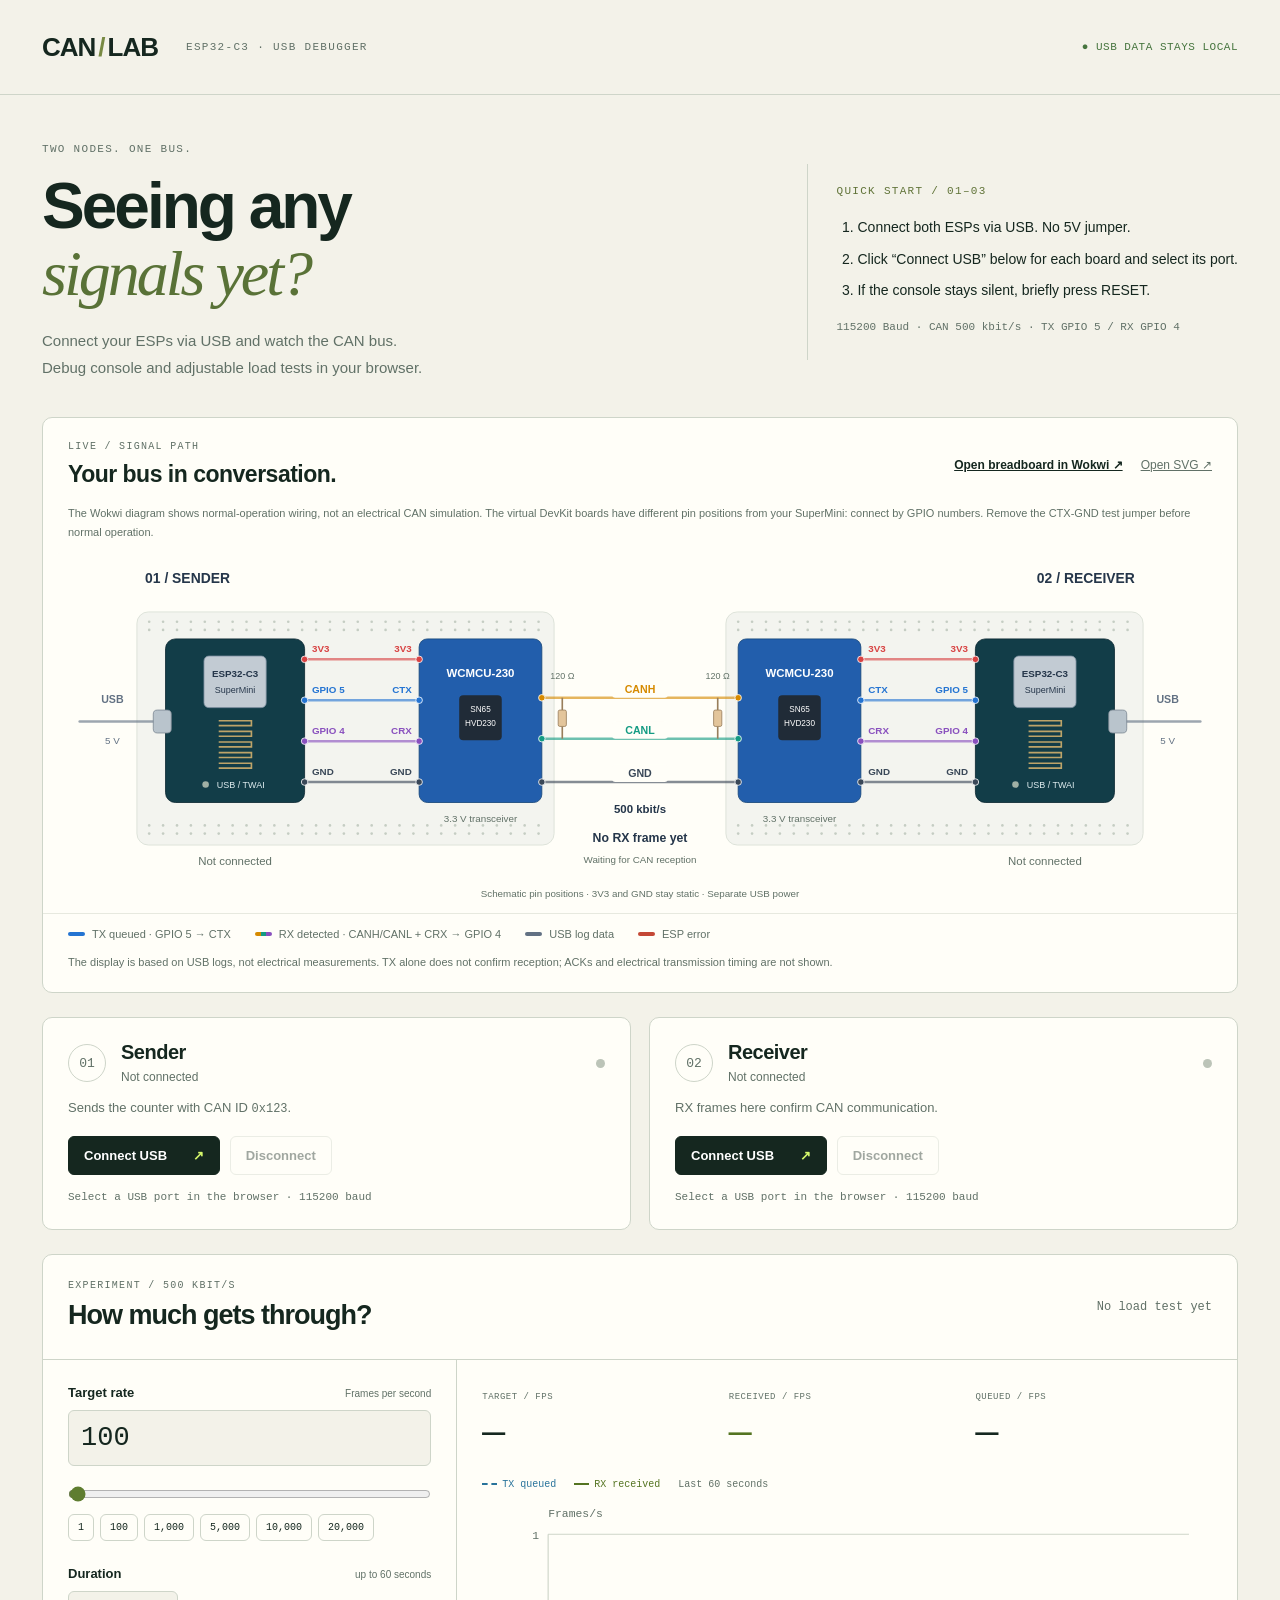
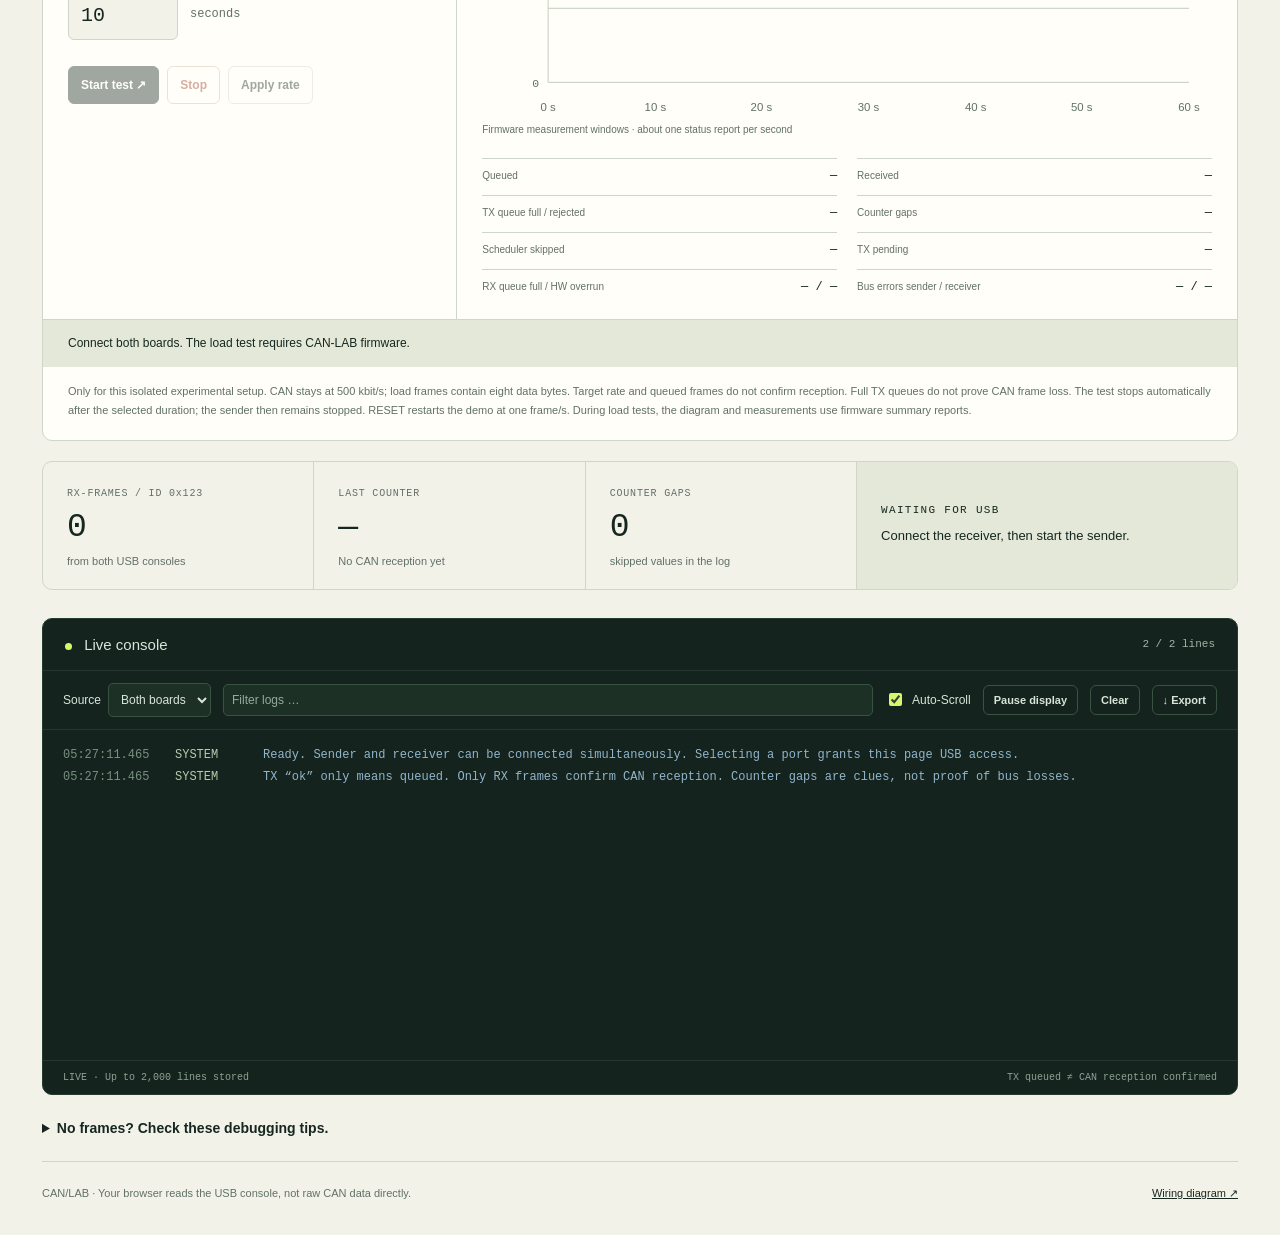
==== commit 413ad51d: "Add CAN/LAB OpenGraph image and social sharing metadata" ====
--- a/debug/index.html
+++ b/debug/index.html
@@ -2,7 +2,25 @@
 <html lang="en">
 <head>
   <meta charset="UTF-8"><meta name="viewport" content="width=device-width,initial-scale=1">
-  <title>CAN / LAB — USB Debug Console</title>
+  <title>CAN/LAB — USB Debug Console &amp; CAN Load Tests</title>
+  <meta name="description" content="Connect two ESP32-C3 boards, watch CAN traffic, and run adjustable load tests directly in your browser with Web Serial.">
+  <link rel="canonical" href="https://vergissberlin.github.io/example-canbus/debug/">
+  <meta property="og:type" content="website">
+  <meta property="og:site_name" content="CAN/LAB">
+  <meta property="og:locale" content="en_US">
+  <meta property="og:title" content="CAN/LAB — USB Debug Console &amp; CAN Load Tests">
+  <meta property="og:description" content="Connect two ESP32-C3 boards, watch CAN traffic, and run adjustable load tests directly in your browser with Web Serial.">
+  <meta property="og:url" content="https://vergissberlin.github.io/example-canbus/debug/">
+  <meta property="og:image" content="https://vergissberlin.github.io/example-canbus/docs/canlab-opengraph.png">
+  <meta property="og:image:type" content="image/png">
+  <meta property="og:image:width" content="1731">
+  <meta property="og:image:height" content="909">
+  <meta property="og:image:alt" content="CAN/LAB: Two nodes. One bus. Two ESP32-C3 boards connected through CAN transceivers.">
+  <meta name="twitter:card" content="summary_large_image">
+  <meta name="twitter:title" content="CAN/LAB — USB Debug Console &amp; CAN Load Tests">
+  <meta name="twitter:description" content="Connect two ESP32-C3 boards, watch CAN traffic, and run adjustable load tests directly in your browser with Web Serial.">
+  <meta name="twitter:image" content="https://vergissberlin.github.io/example-canbus/docs/canlab-opengraph.png">
+  <meta name="twitter:image:alt" content="CAN/LAB: Two nodes. One bus. Two ESP32-C3 boards connected through CAN transceivers.">
   <link rel="stylesheet" href="style.css?v=timeline1">
   <script type="module" src="app.mjs?v=timeline1"></script>
 </head>
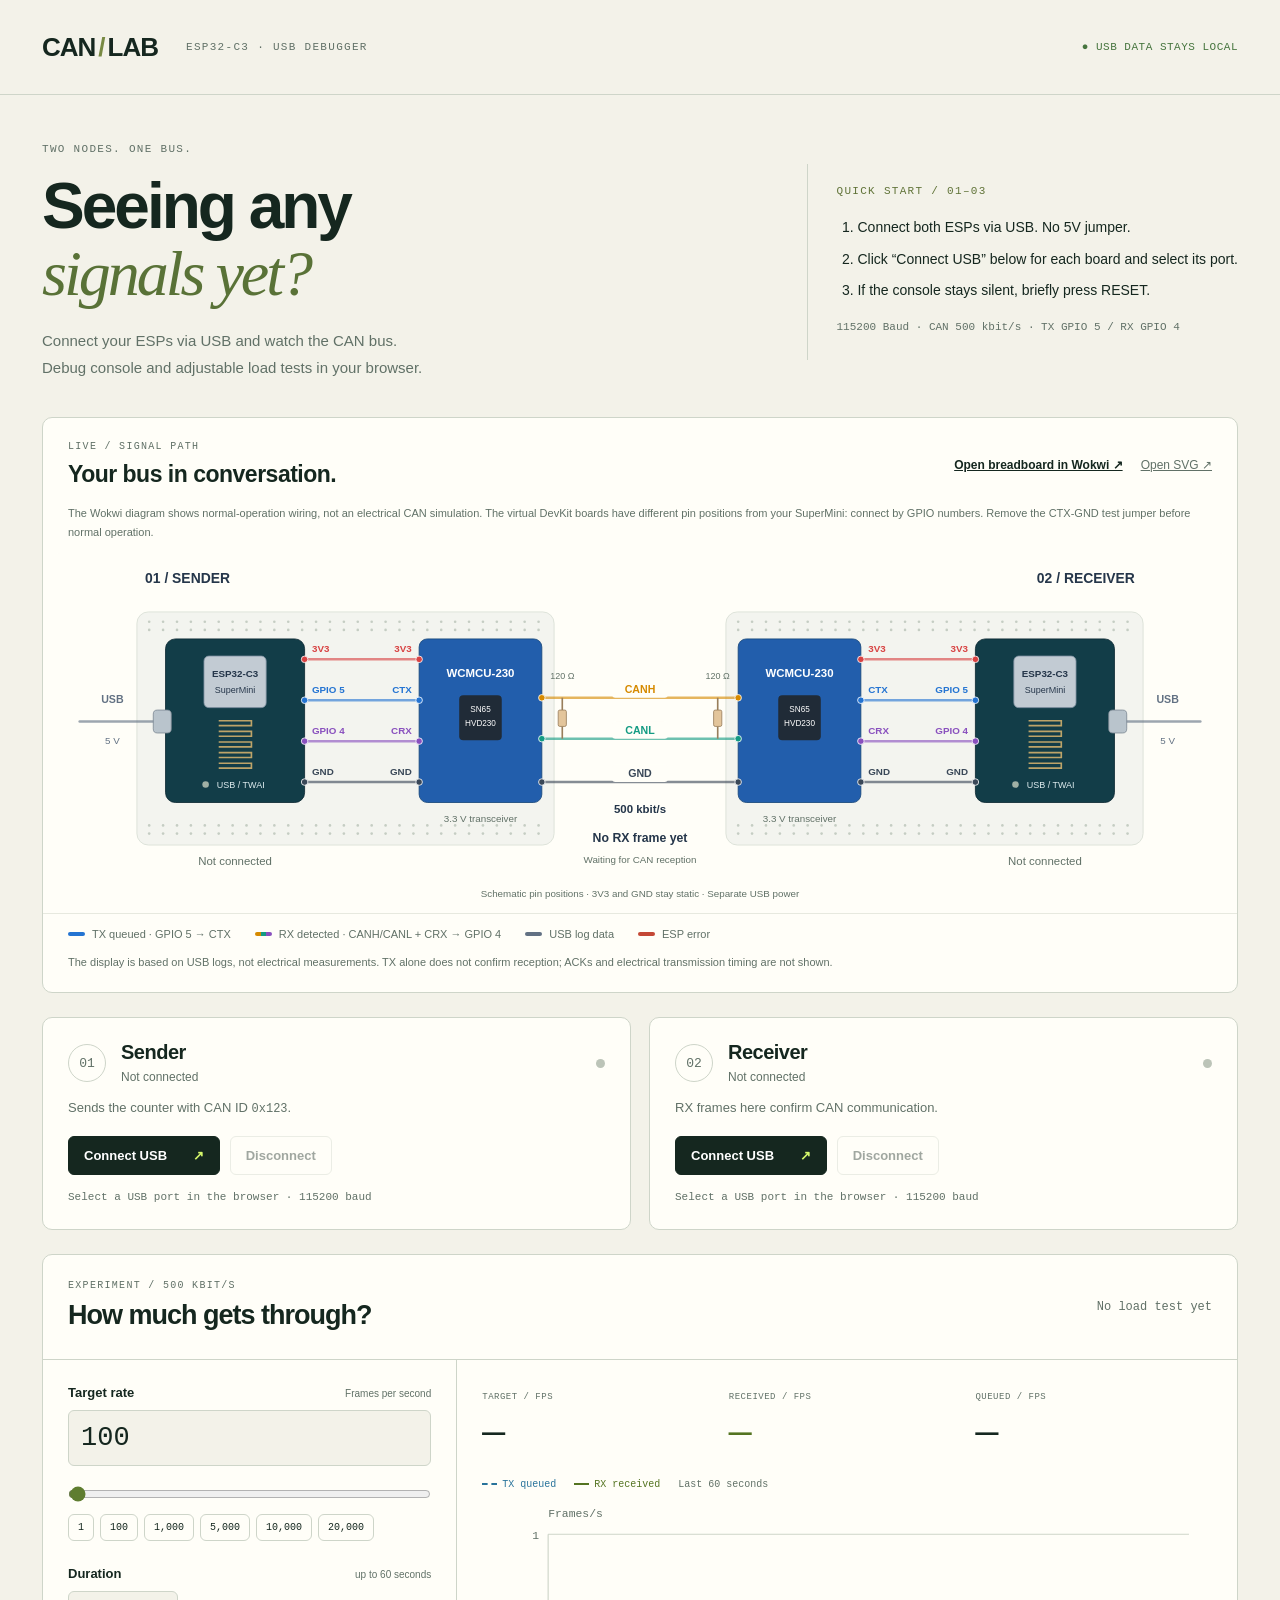
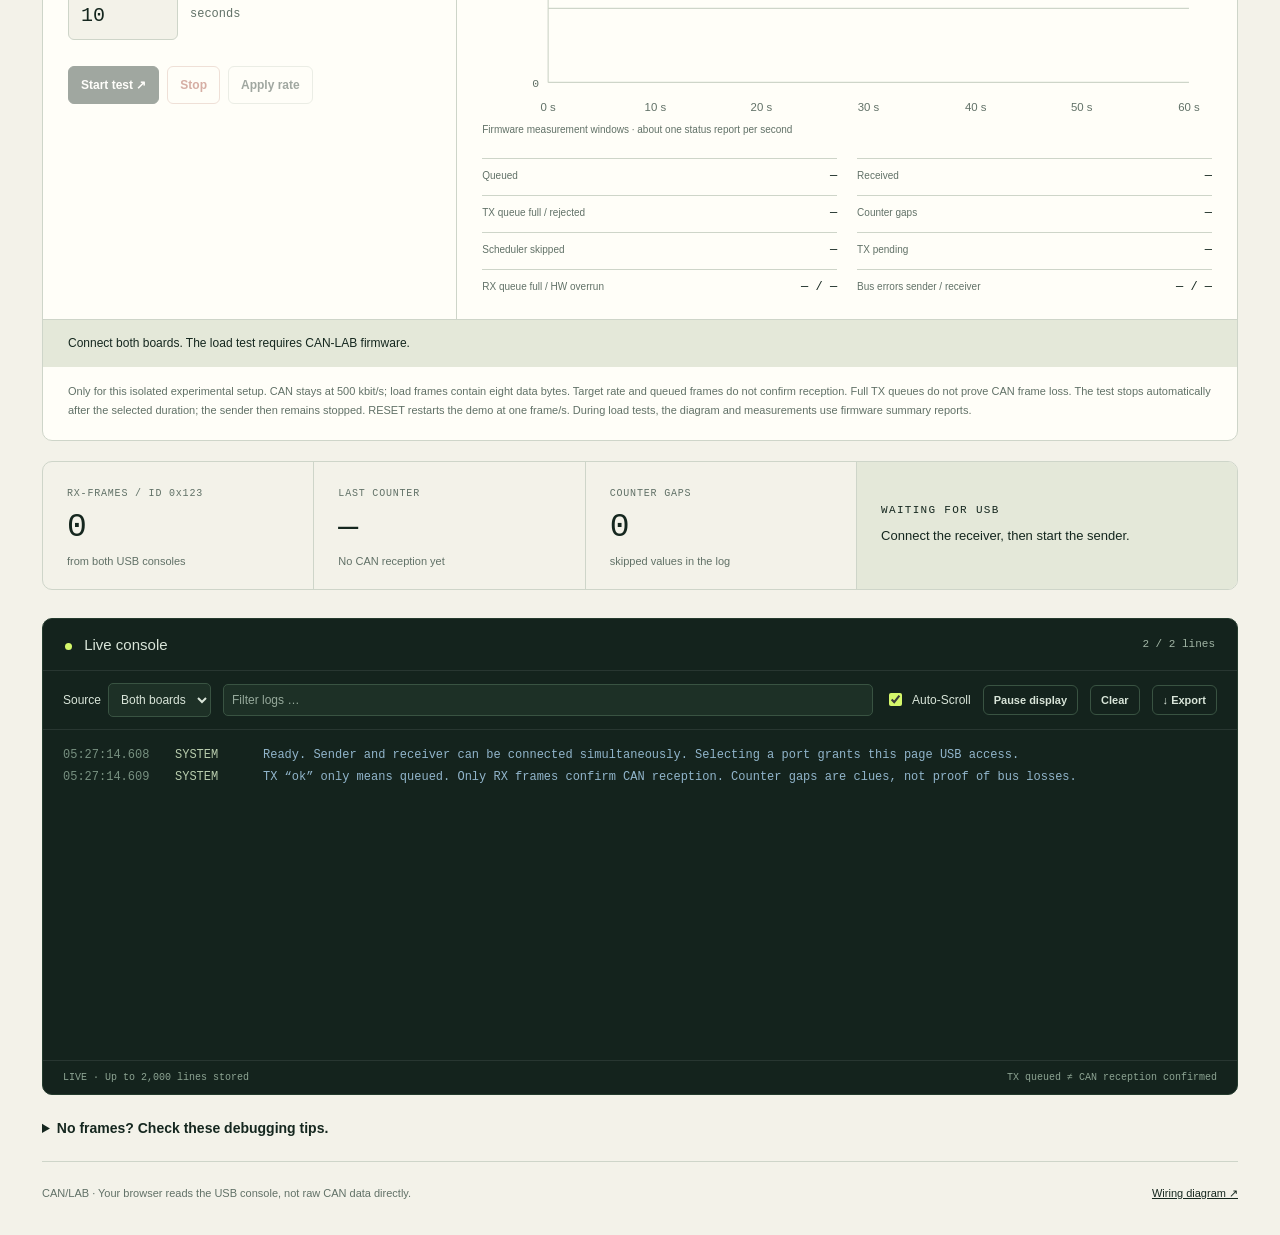
==== commit bcfde282: "Add installable CAN/LAB PWA with device icons and splash screens" ====
--- a/debug/index.html
+++ b/debug/index.html
@@ -23,6 +23,69 @@
   <meta name="twitter:image:alt" content="CAN/LAB: Two nodes. One bus. Two ESP32-C3 boards connected through CAN transceivers.">
   <link rel="stylesheet" href="style.css?v=timeline1">
   <script type="module" src="app.mjs?v=timeline1"></script>
+  <script type="module" src="pwa.mjs"></script>
+  <!-- PWA metadata: generated by scripts/generate_pwa_assets.py -->
+  <link rel="manifest" href="../manifest.webmanifest">
+  <meta name="theme-color" content="#15271f">
+  <meta name="mobile-web-app-capable" content="yes">
+  <meta name="apple-mobile-web-app-capable" content="yes">
+  <meta name="apple-mobile-web-app-title" content="CAN/LAB">
+  <meta name="apple-mobile-web-app-status-bar-style" content="default">
+  <meta name="msapplication-config" content="../browserconfig.xml">
+  <meta name="msapplication-TileColor" content="#15271f">
+  <link rel="icon" href="../pwa/icons/favicon.ico" sizes="any">
+  <link rel="icon" type="image/png" sizes="16x16" href="../pwa/icons/favicon-16.png">
+  <link rel="icon" type="image/png" sizes="32x32" href="../pwa/icons/favicon-32.png">
+  <link rel="apple-touch-icon" sizes="152x152" href="../pwa/icons/apple-touch-icon-152.png">
+  <link rel="apple-touch-icon" sizes="167x167" href="../pwa/icons/apple-touch-icon-167.png">
+  <link rel="apple-touch-icon" sizes="180x180" href="../pwa/icons/apple-touch-icon-180.png">
+  <link rel="apple-touch-startup-image" href="../pwa/splash/apple-splash-640x1136.png" media="(device-width: 320px) and (device-height: 568px) and (-webkit-device-pixel-ratio: 2) and (orientation: portrait)">
+  <link rel="apple-touch-startup-image" href="../pwa/splash/apple-splash-1136x640.png" media="(device-width: 320px) and (device-height: 568px) and (-webkit-device-pixel-ratio: 2) and (orientation: landscape)">
+  <link rel="apple-touch-startup-image" href="../pwa/splash/apple-splash-750x1334.png" media="(device-width: 375px) and (device-height: 667px) and (-webkit-device-pixel-ratio: 2) and (orientation: portrait)">
+  <link rel="apple-touch-startup-image" href="../pwa/splash/apple-splash-1334x750.png" media="(device-width: 375px) and (device-height: 667px) and (-webkit-device-pixel-ratio: 2) and (orientation: landscape)">
+  <link rel="apple-touch-startup-image" href="../pwa/splash/apple-splash-1242x2208.png" media="(device-width: 414px) and (device-height: 736px) and (-webkit-device-pixel-ratio: 3) and (orientation: portrait)">
+  <link rel="apple-touch-startup-image" href="../pwa/splash/apple-splash-2208x1242.png" media="(device-width: 414px) and (device-height: 736px) and (-webkit-device-pixel-ratio: 3) and (orientation: landscape)">
+  <link rel="apple-touch-startup-image" href="../pwa/splash/apple-splash-1125x2436.png" media="(device-width: 375px) and (device-height: 812px) and (-webkit-device-pixel-ratio: 3) and (orientation: portrait)">
+  <link rel="apple-touch-startup-image" href="../pwa/splash/apple-splash-2436x1125.png" media="(device-width: 375px) and (device-height: 812px) and (-webkit-device-pixel-ratio: 3) and (orientation: landscape)">
+  <link rel="apple-touch-startup-image" href="../pwa/splash/apple-splash-828x1792.png" media="(device-width: 414px) and (device-height: 896px) and (-webkit-device-pixel-ratio: 2) and (orientation: portrait)">
+  <link rel="apple-touch-startup-image" href="../pwa/splash/apple-splash-1792x828.png" media="(device-width: 414px) and (device-height: 896px) and (-webkit-device-pixel-ratio: 2) and (orientation: landscape)">
+  <link rel="apple-touch-startup-image" href="../pwa/splash/apple-splash-1242x2688.png" media="(device-width: 414px) and (device-height: 896px) and (-webkit-device-pixel-ratio: 3) and (orientation: portrait)">
+  <link rel="apple-touch-startup-image" href="../pwa/splash/apple-splash-2688x1242.png" media="(device-width: 414px) and (device-height: 896px) and (-webkit-device-pixel-ratio: 3) and (orientation: landscape)">
+  <link rel="apple-touch-startup-image" href="../pwa/splash/apple-splash-1080x2340.png" media="(device-width: 360px) and (device-height: 780px) and (-webkit-device-pixel-ratio: 3) and (orientation: portrait)">
+  <link rel="apple-touch-startup-image" href="../pwa/splash/apple-splash-2340x1080.png" media="(device-width: 360px) and (device-height: 780px) and (-webkit-device-pixel-ratio: 3) and (orientation: landscape)">
+  <link rel="apple-touch-startup-image" href="../pwa/splash/apple-splash-1170x2532.png" media="(device-width: 390px) and (device-height: 844px) and (-webkit-device-pixel-ratio: 3) and (orientation: portrait)">
+  <link rel="apple-touch-startup-image" href="../pwa/splash/apple-splash-2532x1170.png" media="(device-width: 390px) and (device-height: 844px) and (-webkit-device-pixel-ratio: 3) and (orientation: landscape)">
+  <link rel="apple-touch-startup-image" href="../pwa/splash/apple-splash-1179x2556.png" media="(device-width: 393px) and (device-height: 852px) and (-webkit-device-pixel-ratio: 3) and (orientation: portrait)">
+  <link rel="apple-touch-startup-image" href="../pwa/splash/apple-splash-2556x1179.png" media="(device-width: 393px) and (device-height: 852px) and (-webkit-device-pixel-ratio: 3) and (orientation: landscape)">
+  <link rel="apple-touch-startup-image" href="../pwa/splash/apple-splash-1206x2622.png" media="(device-width: 402px) and (device-height: 874px) and (-webkit-device-pixel-ratio: 3) and (orientation: portrait)">
+  <link rel="apple-touch-startup-image" href="../pwa/splash/apple-splash-2622x1206.png" media="(device-width: 402px) and (device-height: 874px) and (-webkit-device-pixel-ratio: 3) and (orientation: landscape)">
+  <link rel="apple-touch-startup-image" href="../pwa/splash/apple-splash-1260x2736.png" media="(device-width: 420px) and (device-height: 912px) and (-webkit-device-pixel-ratio: 3) and (orientation: portrait)">
+  <link rel="apple-touch-startup-image" href="../pwa/splash/apple-splash-2736x1260.png" media="(device-width: 420px) and (device-height: 912px) and (-webkit-device-pixel-ratio: 3) and (orientation: landscape)">
+  <link rel="apple-touch-startup-image" href="../pwa/splash/apple-splash-1284x2778.png" media="(device-width: 428px) and (device-height: 926px) and (-webkit-device-pixel-ratio: 3) and (orientation: portrait)">
+  <link rel="apple-touch-startup-image" href="../pwa/splash/apple-splash-2778x1284.png" media="(device-width: 428px) and (device-height: 926px) and (-webkit-device-pixel-ratio: 3) and (orientation: landscape)">
+  <link rel="apple-touch-startup-image" href="../pwa/splash/apple-splash-1290x2796.png" media="(device-width: 430px) and (device-height: 932px) and (-webkit-device-pixel-ratio: 3) and (orientation: portrait)">
+  <link rel="apple-touch-startup-image" href="../pwa/splash/apple-splash-2796x1290.png" media="(device-width: 430px) and (device-height: 932px) and (-webkit-device-pixel-ratio: 3) and (orientation: landscape)">
+  <link rel="apple-touch-startup-image" href="../pwa/splash/apple-splash-1320x2868.png" media="(device-width: 440px) and (device-height: 956px) and (-webkit-device-pixel-ratio: 3) and (orientation: portrait)">
+  <link rel="apple-touch-startup-image" href="../pwa/splash/apple-splash-2868x1320.png" media="(device-width: 440px) and (device-height: 956px) and (-webkit-device-pixel-ratio: 3) and (orientation: landscape)">
+  <link rel="apple-touch-startup-image" href="../pwa/splash/apple-splash-1536x2048.png" media="(device-width: 768px) and (device-height: 1024px) and (-webkit-device-pixel-ratio: 2) and (orientation: portrait)">
+  <link rel="apple-touch-startup-image" href="../pwa/splash/apple-splash-2048x1536.png" media="(device-width: 768px) and (device-height: 1024px) and (-webkit-device-pixel-ratio: 2) and (orientation: landscape)">
+  <link rel="apple-touch-startup-image" href="../pwa/splash/apple-splash-1620x2160.png" media="(device-width: 810px) and (device-height: 1080px) and (-webkit-device-pixel-ratio: 2) and (orientation: portrait)">
+  <link rel="apple-touch-startup-image" href="../pwa/splash/apple-splash-2160x1620.png" media="(device-width: 810px) and (device-height: 1080px) and (-webkit-device-pixel-ratio: 2) and (orientation: landscape)">
+  <link rel="apple-touch-startup-image" href="../pwa/splash/apple-splash-1640x2360.png" media="(device-width: 820px) and (device-height: 1180px) and (-webkit-device-pixel-ratio: 2) and (orientation: portrait)">
+  <link rel="apple-touch-startup-image" href="../pwa/splash/apple-splash-2360x1640.png" media="(device-width: 820px) and (device-height: 1180px) and (-webkit-device-pixel-ratio: 2) and (orientation: landscape)">
+  <link rel="apple-touch-startup-image" href="../pwa/splash/apple-splash-1668x2224.png" media="(device-width: 834px) and (device-height: 1112px) and (-webkit-device-pixel-ratio: 2) and (orientation: portrait)">
+  <link rel="apple-touch-startup-image" href="../pwa/splash/apple-splash-2224x1668.png" media="(device-width: 834px) and (device-height: 1112px) and (-webkit-device-pixel-ratio: 2) and (orientation: landscape)">
+  <link rel="apple-touch-startup-image" href="../pwa/splash/apple-splash-1668x2388.png" media="(device-width: 834px) and (device-height: 1194px) and (-webkit-device-pixel-ratio: 2) and (orientation: portrait)">
+  <link rel="apple-touch-startup-image" href="../pwa/splash/apple-splash-2388x1668.png" media="(device-width: 834px) and (device-height: 1194px) and (-webkit-device-pixel-ratio: 2) and (orientation: landscape)">
+  <link rel="apple-touch-startup-image" href="../pwa/splash/apple-splash-1668x2420.png" media="(device-width: 834px) and (device-height: 1210px) and (-webkit-device-pixel-ratio: 2) and (orientation: portrait)">
+  <link rel="apple-touch-startup-image" href="../pwa/splash/apple-splash-2420x1668.png" media="(device-width: 834px) and (device-height: 1210px) and (-webkit-device-pixel-ratio: 2) and (orientation: landscape)">
+  <link rel="apple-touch-startup-image" href="../pwa/splash/apple-splash-1488x2266.png" media="(device-width: 744px) and (device-height: 1133px) and (-webkit-device-pixel-ratio: 2) and (orientation: portrait)">
+  <link rel="apple-touch-startup-image" href="../pwa/splash/apple-splash-2266x1488.png" media="(device-width: 744px) and (device-height: 1133px) and (-webkit-device-pixel-ratio: 2) and (orientation: landscape)">
+  <link rel="apple-touch-startup-image" href="../pwa/splash/apple-splash-2064x2752.png" media="(device-width: 1032px) and (device-height: 1376px) and (-webkit-device-pixel-ratio: 2) and (orientation: portrait)">
+  <link rel="apple-touch-startup-image" href="../pwa/splash/apple-splash-2752x2064.png" media="(device-width: 1032px) and (device-height: 1376px) and (-webkit-device-pixel-ratio: 2) and (orientation: landscape)">
+  <link rel="apple-touch-startup-image" href="../pwa/splash/apple-splash-2048x2732.png" media="(device-width: 1024px) and (device-height: 1366px) and (-webkit-device-pixel-ratio: 2) and (orientation: portrait)">
+  <link rel="apple-touch-startup-image" href="../pwa/splash/apple-splash-2732x2048.png" media="(device-width: 1024px) and (device-height: 1366px) and (-webkit-device-pixel-ratio: 2) and (orientation: landscape)">
+  <!-- End PWA metadata -->
 </head>
 <body>
   <header><a class="wordmark" href="./">CAN<span>/</span>LAB</a><span class="edition">ESP32-C3 · USB DEBUGGER</span><span class="local">● USB DATA STAYS LOCAL</span></header>
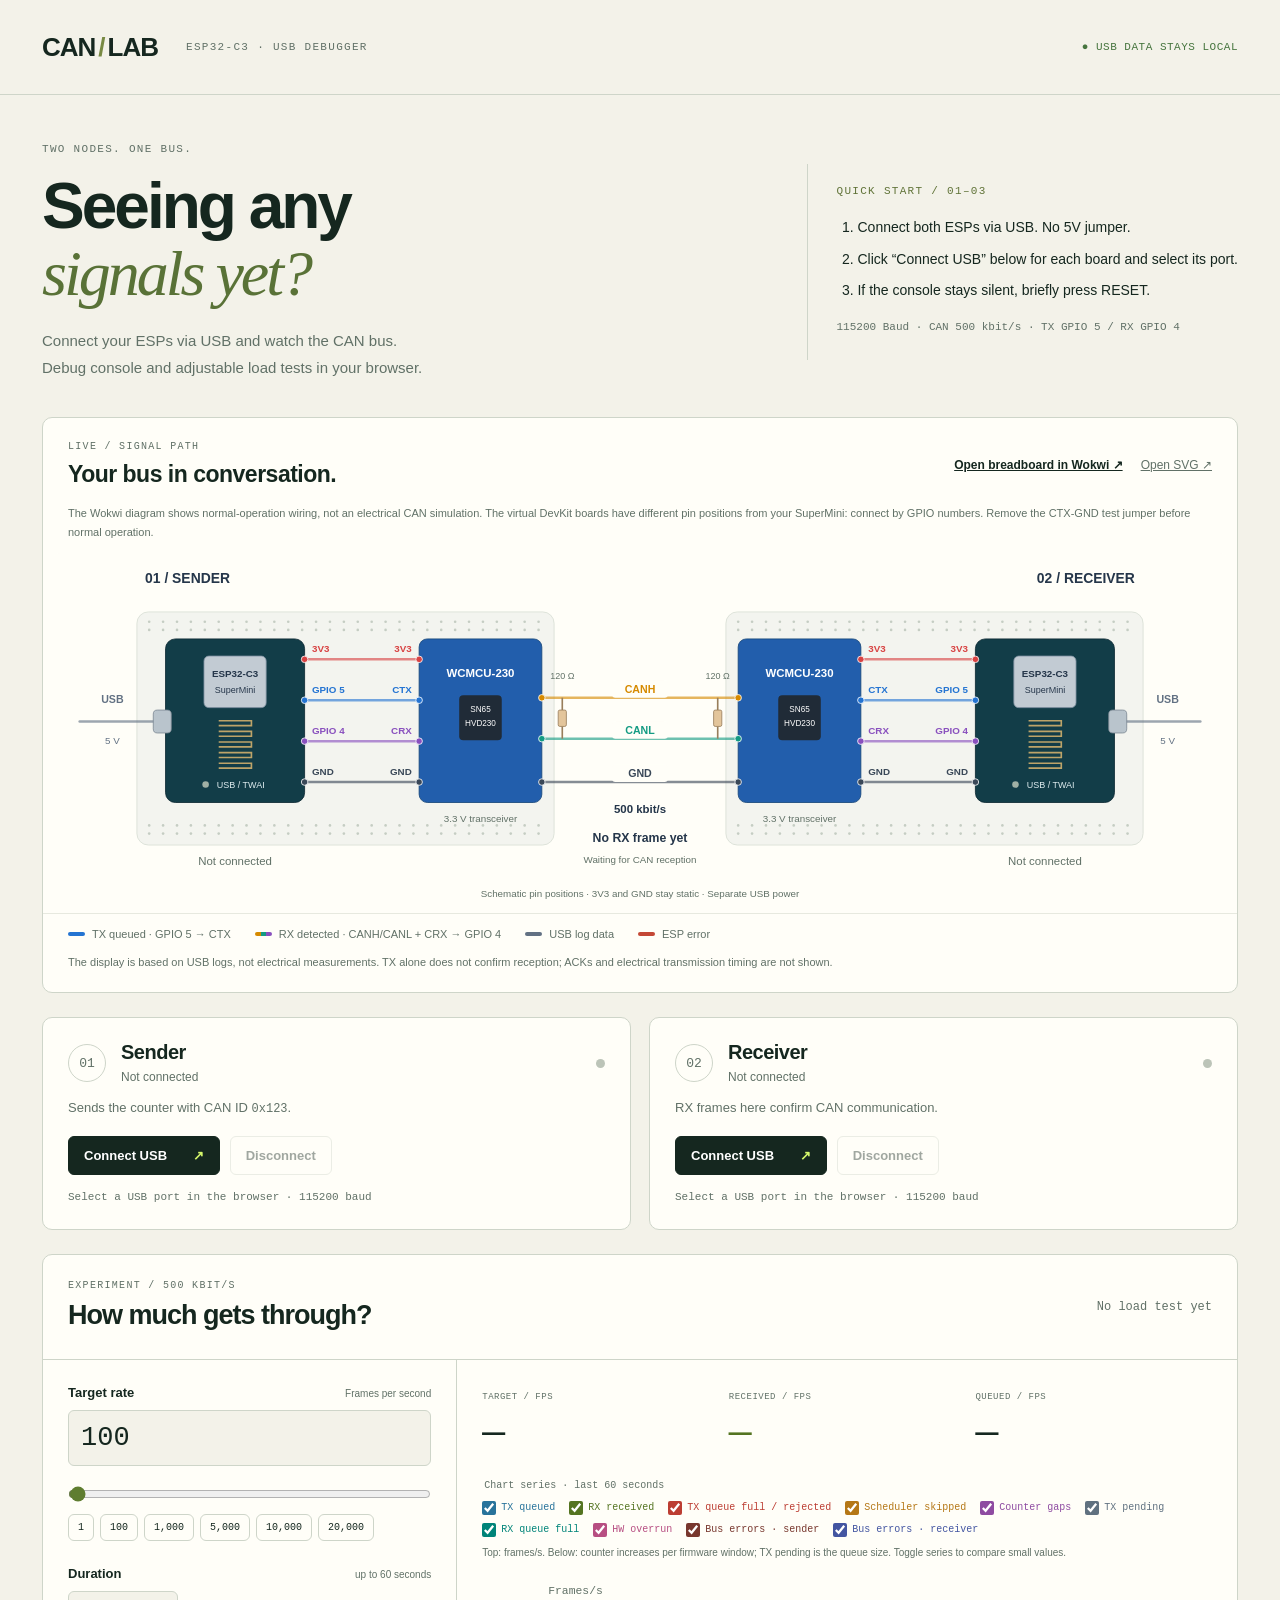
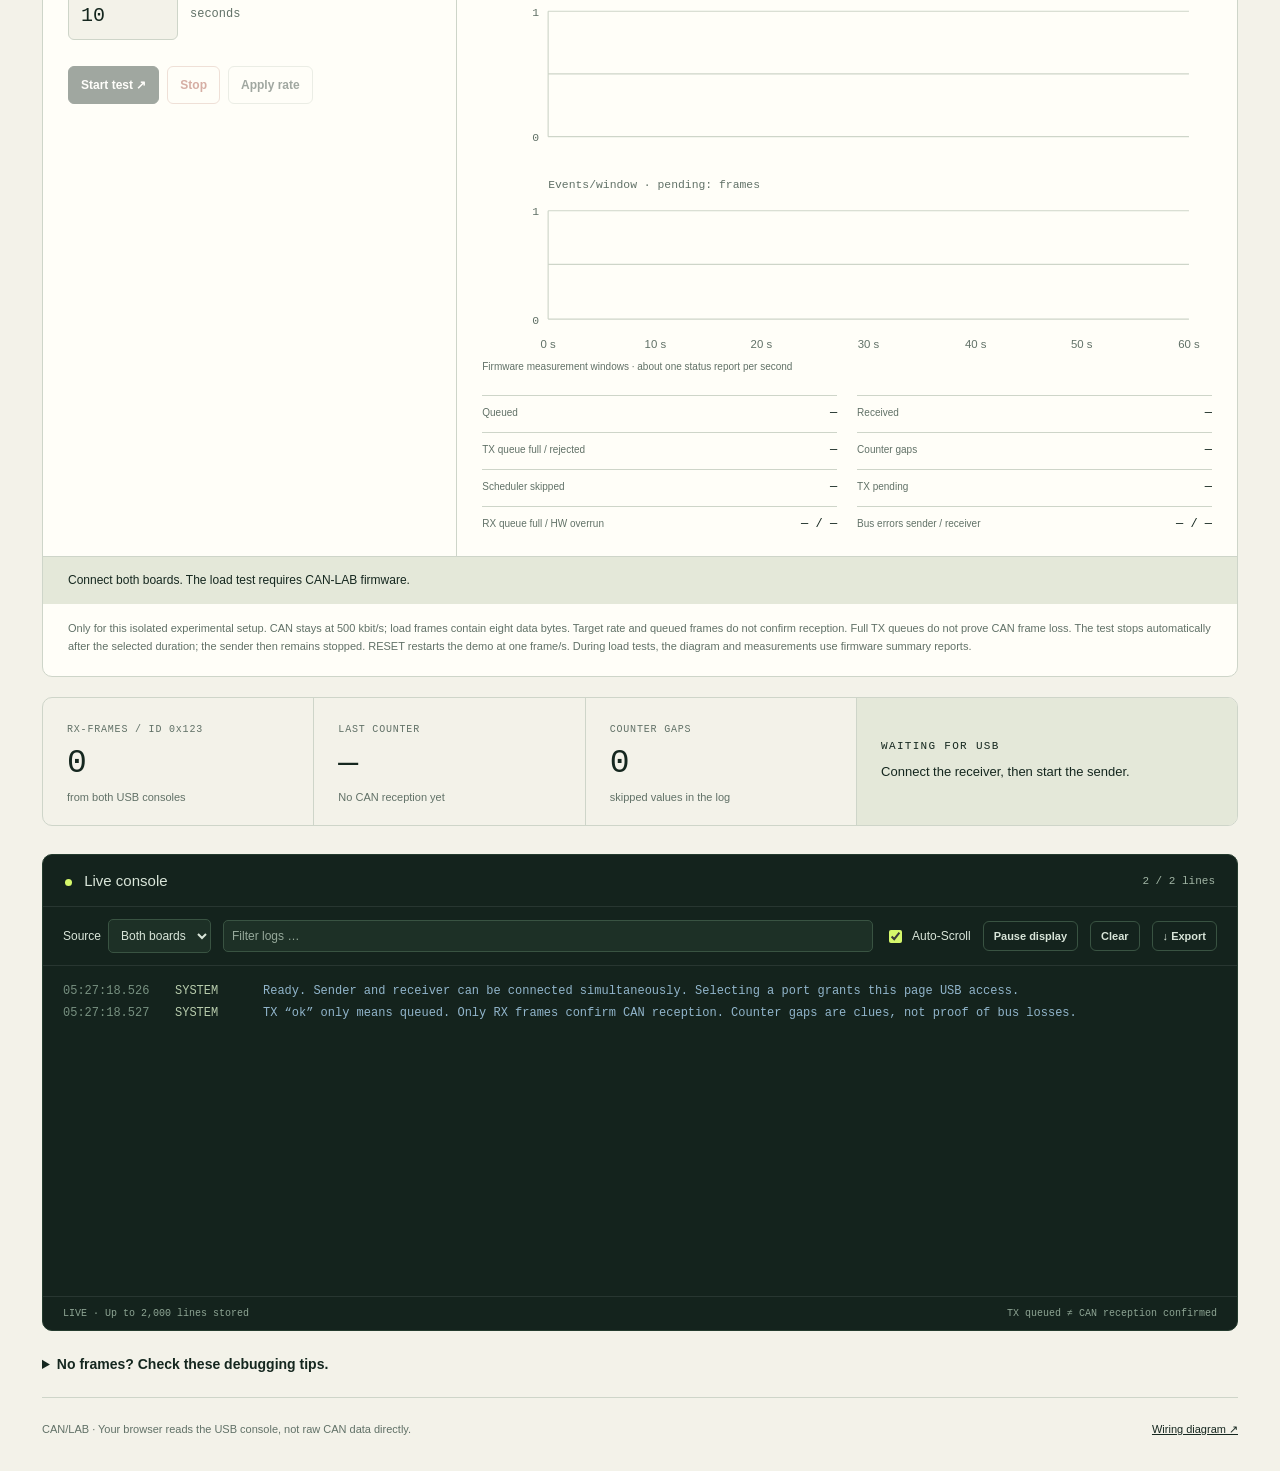
==== commit 34f15356: "feat: visualize CAN queue and error counters in load timeline" ====
--- a/debug/index.html
+++ b/debug/index.html
@@ -21,8 +21,8 @@
   <meta name="twitter:description" content="Connect two ESP32-C3 boards, watch CAN traffic, and run adjustable load tests directly in your browser with Web Serial.">
   <meta name="twitter:image" content="https://vergissberlin.github.io/example-canbus/docs/canlab-opengraph.png">
   <meta name="twitter:image:alt" content="CAN/LAB: Two nodes. One bus. Two ESP32-C3 boards connected through CAN transceivers.">
-  <link rel="stylesheet" href="style.css?v=timeline1">
-  <script type="module" src="app.mjs?v=timeline1"></script>
+  <link rel="stylesheet" href="style.css?v=diagnostics1">
+  <script type="module" src="app.mjs?v=diagnostics1"></script>
   <script type="module" src="pwa.mjs"></script>
   <!-- PWA metadata: generated by scripts/generate_pwa_assets.py -->
   <link rel="manifest" href="../manifest.webmanifest">
@@ -116,14 +116,16 @@
         </div>
         <div class="load-results">
           <div class="load-rates"><div><span>TARGET / FPS</span><strong id="load-target">—</strong></div><div class="measured"><span>RECEIVED / FPS</span><strong id="load-actual">—</strong></div><div><span>QUEUED / FPS</span><strong id="load-queued-rate">—</strong></div></div>
-          <div class="load-chart-legend"><span class="tx-key">TX queued</span><span class="rx-key">RX received</span><span>Last 60 seconds</span></div>
-          <svg class="load-chart" viewBox="0 0 640 195" role="img" aria-labelledby="load-chart-title load-chart-desc">
-            <title id="load-chart-title">Transmit and receive rates over time</title><desc id="load-chart-desc">60 seconds with an axis in seconds. Blue: queued for transmission; green: actually received. Firmware measurement windows of roughly one second; missing reports remain gaps. Hover over a point for measurement time and rate.</desc>
-            <path d="M58 30H620 M58 95H620 M58 160H620 M58 30V160" class="load-axis"/>
-            <text x="58" y="15" class="load-chart-label">Frames/s</text><text id="load-chart-max" x="50" y="34" text-anchor="end" class="load-chart-label">1</text><text x="50" y="164" text-anchor="end" class="load-chart-label">0</text>
-            <g class="load-chart-label" text-anchor="middle"><text x="58" y="185" data-chart-second="0">0 s</text><text x="152" y="185" data-chart-second="10">10 s</text><text x="245" y="185" data-chart-second="20">20 s</text><text x="339" y="185" data-chart-second="30">30 s</text><text x="433" y="185" data-chart-second="40">40 s</text><text x="526" y="185" data-chart-second="50">50 s</text><text x="620" y="185" data-chart-second="60">60 s</text></g>
-            <path id="load-tx-line" class="load-tx-line"/><path id="load-rx-line" class="load-rx-line"/><g id="load-chart-points"/>
-          </svg>
+          <fieldset class="load-chart-legend"><legend>Chart series · last 60 seconds</legend><label style="--series-color:#28739b"><input type="checkbox" data-chart-series value="sender" checked><span>TX queued</span></label><label style="--series-color:#547421"><input type="checkbox" data-chart-series value="receiver" checked><span>RX received</span></label><label style="--series-color:#bc3d32"><input type="checkbox" data-chart-series value="rejected" checked><span>TX queue full / rejected</span></label><label style="--series-color:#b57716"><input type="checkbox" data-chart-series value="skipped" checked><span>Scheduler skipped</span></label><label style="--series-color:#8e4ba1"><input type="checkbox" data-chart-series value="gaps" checked><span>Counter gaps</span></label><label style="--series-color:#607180"><input type="checkbox" data-chart-series value="pending" checked><span>TX pending</span></label><label style="--series-color:#008479"><input type="checkbox" data-chart-series value="missed" checked><span>RX queue full</span></label><label style="--series-color:#b74e82"><input type="checkbox" data-chart-series value="overrun" checked><span>HW overrun</span></label><label style="--series-color:#78372e"><input type="checkbox" data-chart-series value="tx_errors" checked><span>Bus errors · sender</span></label><label style="--series-color:#4355a1"><input type="checkbox" data-chart-series value="rx_errors" checked><span>Bus errors · receiver</span></label></fieldset>
+          <p class="load-chart-help">Top: frames/s. Below: counter increases per firmware window; TX pending is the queue size. Toggle series to compare small values.</p>
+          <div class="load-chart-scroll" tabindex="0" role="region" aria-label="CAN time chart; scroll horizontally on small screens"><svg class="load-chart" viewBox="0 0 640 335" role="img" aria-labelledby="load-chart-title load-chart-desc">
+            <title id="load-chart-title">CAN throughput, queues and errors over time</title><desc id="load-chart-desc">Last 60 seconds on a shared time axis. Upper plot: queued and received frames per second. Lower plot: increases in rejected frames, scheduler skips, counter gaps, RX queue full, hardware overruns and bus errors per firmware measurement window; pending frames are the current queue size. Each series can be toggled. Missing reports remain gaps. Hover over a point for its value and measurement window.</desc>
+            <path d="M58 30H620 M58 85H620 M58 140H620 M58 30V140 M58 205H620 M58 252H620 M58 300H620 M58 205V300" class="load-axis"/>
+            <text x="58" y="15" class="load-chart-label">Frames/s</text><text id="load-chart-max" x="50" y="34" text-anchor="end" class="load-chart-label">1</text><text x="50" y="144" text-anchor="end" class="load-chart-label">0</text>
+            <g class="load-chart-label" text-anchor="middle"><text x="58" y="325" data-chart-second="0">0 s</text><text x="152" y="325" data-chart-second="10">10 s</text><text x="245" y="325" data-chart-second="20">20 s</text><text x="339" y="325" data-chart-second="30">30 s</text><text x="433" y="325" data-chart-second="40">40 s</text><text x="526" y="325" data-chart-second="50">50 s</text><text x="620" y="325" data-chart-second="60">60 s</text></g>
+            <text x="58" y="185" class="load-chart-label">Events/window · pending: frames</text><text id="load-diagnostic-max" x="50" y="209" text-anchor="end" class="load-chart-label">1</text><text x="50" y="304" text-anchor="end" class="load-chart-label">0</text>
+<path data-chart-path="sender" id="load-tx-line" class="load-series-line" style="stroke:#28739b;stroke-dasharray:5 3"/><path data-chart-path="receiver" id="load-rx-line" class="load-series-line" style="stroke:#547421;stroke-dasharray:none"/><path data-chart-path="rejected" class="load-series-line" style="stroke:#bc3d32;stroke-dasharray:5 3"/><path data-chart-path="skipped" class="load-series-line" style="stroke:#b57716;stroke-dasharray:none"/><path data-chart-path="gaps" class="load-series-line" style="stroke:#8e4ba1;stroke-dasharray:5 3"/><path data-chart-path="pending" class="load-series-line" style="stroke:#607180;stroke-dasharray:none"/><path data-chart-path="missed" class="load-series-line" style="stroke:#008479;stroke-dasharray:5 3"/><path data-chart-path="overrun" class="load-series-line" style="stroke:#b74e82;stroke-dasharray:none"/><path data-chart-path="tx_errors" class="load-series-line" style="stroke:#78372e;stroke-dasharray:5 3"/><path data-chart-path="rx_errors" class="load-series-line" style="stroke:#4355a1;stroke-dasharray:none"/><g id="load-chart-points"/>
+          </svg></div>
           <p id="load-freshness" class="load-freshness">Firmware measurement windows · about one status report per second</p>
           <dl class="load-counters"><div><dt>Queued</dt><dd id="load-queued">—</dd></div><div><dt>Received</dt><dd id="load-rx-total">—</dd></div><div><dt>TX queue full / rejected</dt><dd id="load-rejected">—</dd></div><div><dt>Counter gaps</dt><dd id="load-gaps">—</dd></div><div><dt>Scheduler skipped</dt><dd id="load-skipped">—</dd></div><div><dt>TX pending</dt><dd id="load-pending">—</dd></div><div><dt>RX queue full / HW overrun</dt><dd id="load-missed">—</dd></div><div><dt>Bus errors sender / receiver</dt><dd id="load-errors">—</dd></div></dl>
         </div>
--- a/debug/style.css
+++ b/debug/style.css
@@ -33,3 +33,7 @@
 @media(max-width:800px){.load-heading{padding:20px 18px;align-items:flex-start}.load-heading h2{font-size:23px}.load-layout{grid-template-columns:1fr}.load-controls{border-right:0;border-bottom:1px solid var(--line);padding:20px 18px}.load-results{padding:20px 18px}.load-rates strong{font-size:26px}.load-status{padding:14px 18px}.load-note{padding:0 18px}.load-counters{gap:12px}.load-heading>span{font-size:10px}}
 
 .load-tx-line{stroke:#28739b;stroke-width:2.5;stroke-dasharray:5 3;fill:none;stroke-linecap:round;stroke-linejoin:round}.load-tx-dot{fill:#28739b}.load-rx-dot{fill:#547421}.load-chart-label{font:10px var(--mono);fill:var(--muted)}.load-chart-legend{display:flex;flex-wrap:wrap;gap:10px 18px;margin-top:15px;font:10px var(--mono);color:var(--muted)}.load-chart-legend .tx-key{color:#28739b}.load-chart-legend .rx-key{color:#547421}.tx-key:before,.rx-key:before{content:"";display:inline-block;width:15px;border-top:2px dashed currentColor;margin-right:5px;vertical-align:middle}.rx-key:before{border-top-style:solid}
+
+.load-chart-legend{border:0;padding:0;margin:16px 0 8px;display:flex;flex-wrap:wrap;gap:8px 14px;min-width:0}.load-chart-legend legend{font:10px var(--mono);color:var(--muted);margin-bottom:10px}.load-chart-legend label{display:flex;align-items:center;gap:5px;font:10px var(--mono);color:var(--series-color);cursor:pointer}.load-chart-legend input{margin:0;accent-color:var(--series-color);width:14px;height:14px}.load-series-line{fill:none;stroke-width:2;stroke-linecap:round;stroke-linejoin:round}.load-chart-help{font-size:10px;line-height:1.6;color:var(--muted);margin:6px 0}.load-chart{min-height:230px}
+
+.load-chart-scroll{overflow-x:auto;max-width:100%}.load-chart-scroll .load-chart{min-width:640px}
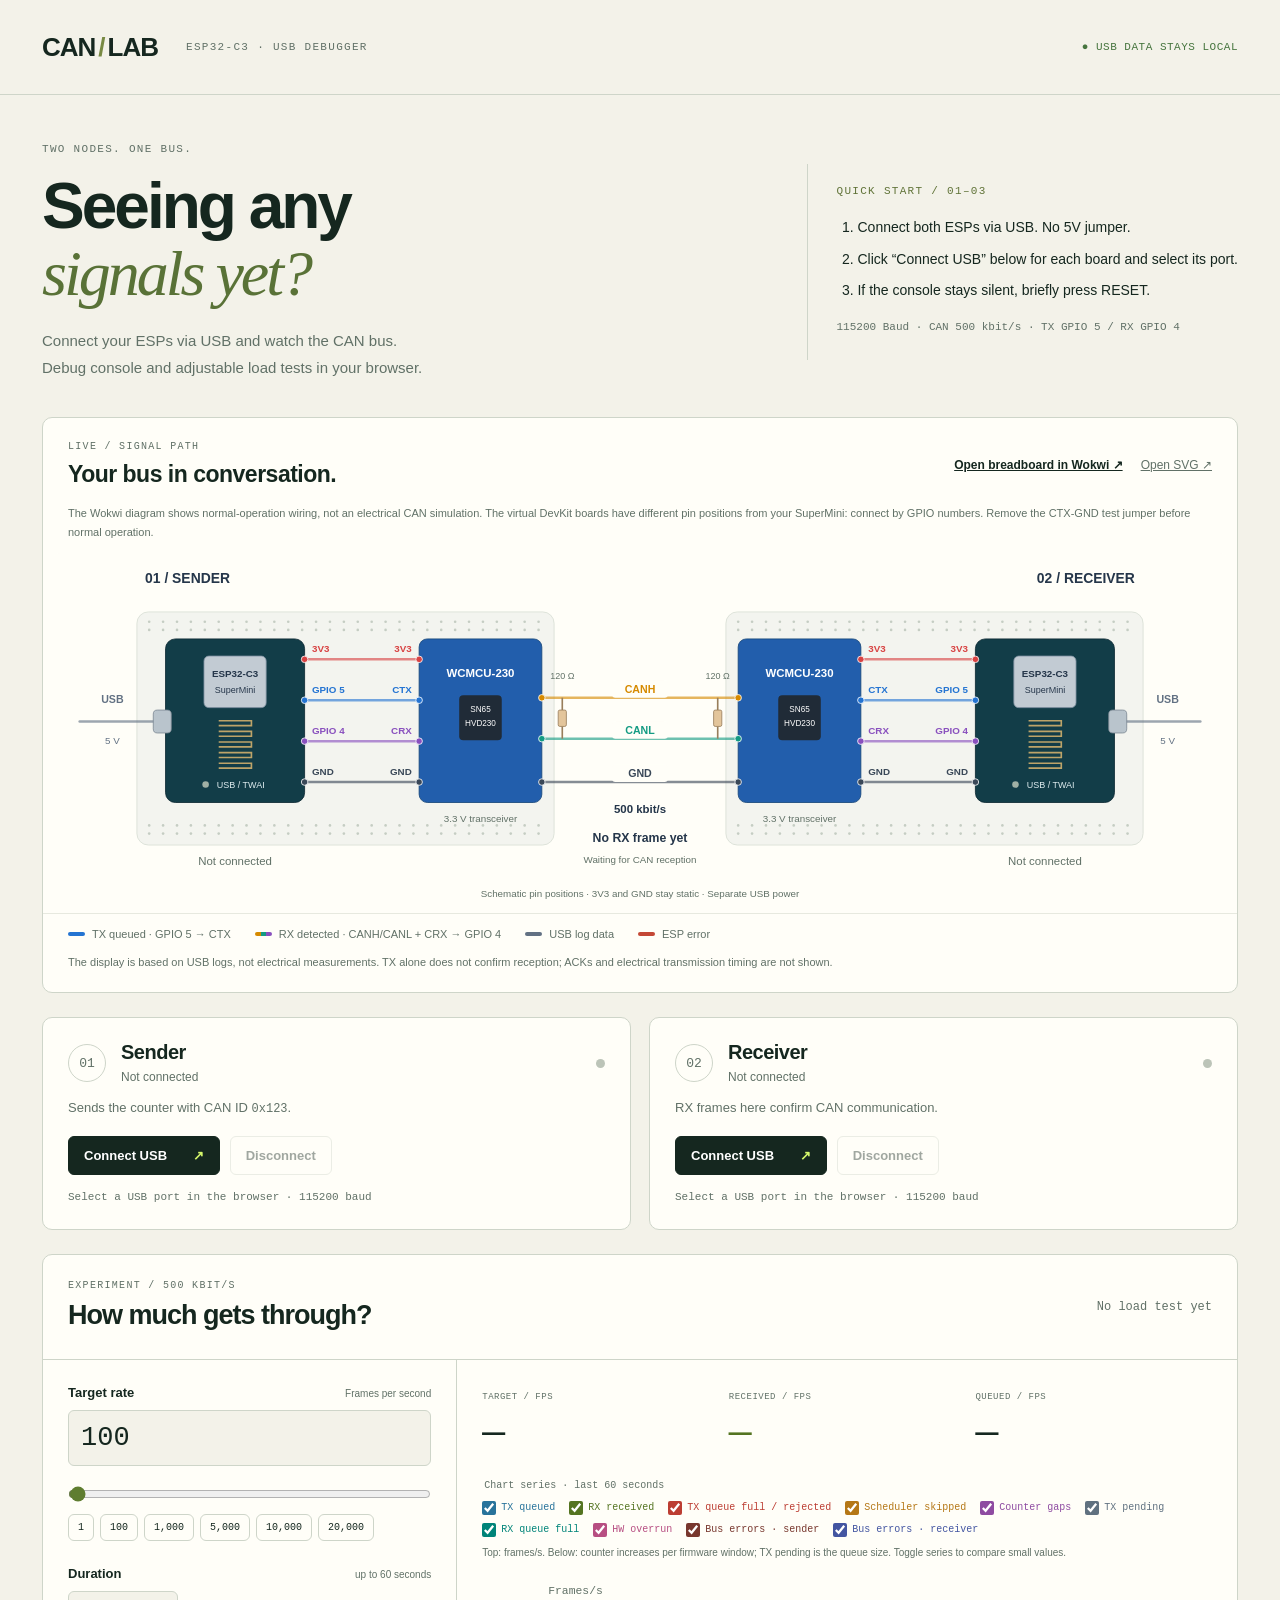
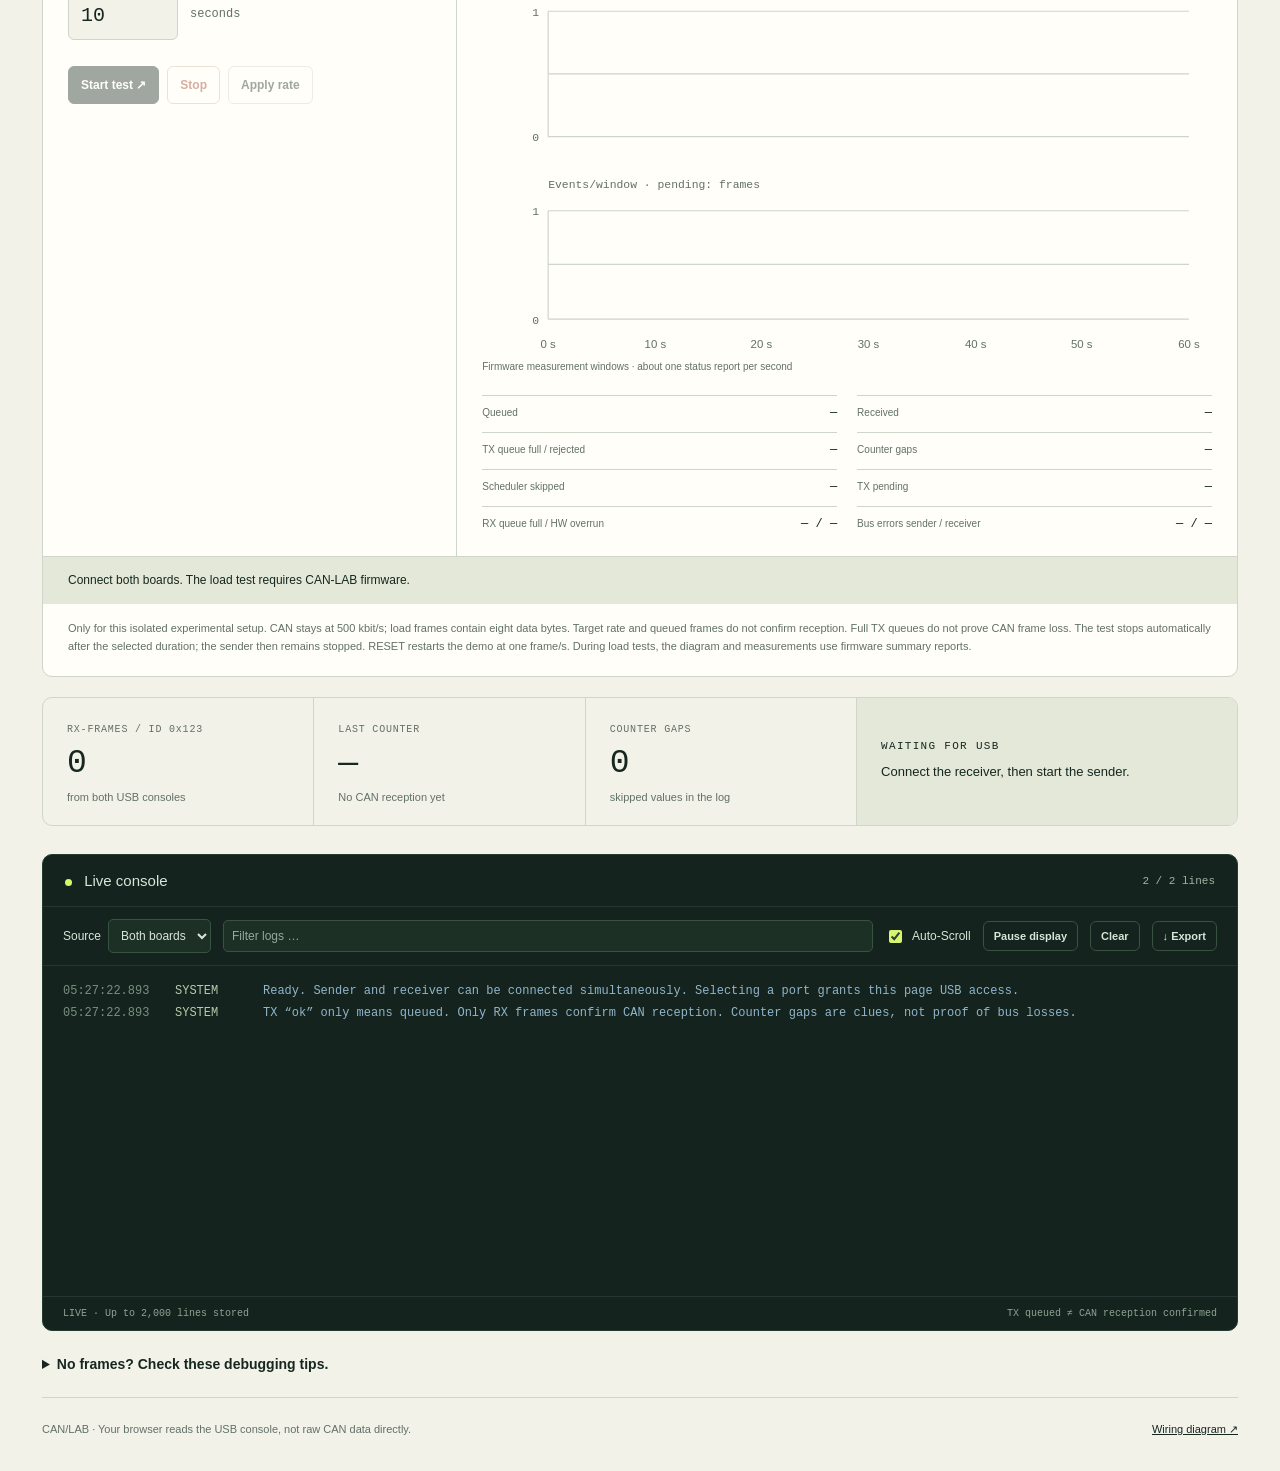
==== commit 2dbac2cd: "fix: serve CAN LAB console at domain root" ====
--- a/debug/index.html
+++ b/debug/index.html
@@ -1,142 +1,12 @@
 <!doctype html>
 <html lang="en">
 <head>
-  <meta charset="UTF-8"><meta name="viewport" content="width=device-width,initial-scale=1">
-  <title>CAN/LAB — USB Debug Console &amp; CAN Load Tests</title>
-  <meta name="description" content="Connect two ESP32-C3 boards, watch CAN traffic, and run adjustable load tests directly in your browser with Web Serial.">
-  <link rel="canonical" href="https://vergissberlin.github.io/example-canbus/debug/">
-  <meta property="og:type" content="website">
-  <meta property="og:site_name" content="CAN/LAB">
-  <meta property="og:locale" content="en_US">
-  <meta property="og:title" content="CAN/LAB — USB Debug Console &amp; CAN Load Tests">
-  <meta property="og:description" content="Connect two ESP32-C3 boards, watch CAN traffic, and run adjustable load tests directly in your browser with Web Serial.">
-  <meta property="og:url" content="https://vergissberlin.github.io/example-canbus/debug/">
-  <meta property="og:image" content="https://vergissberlin.github.io/example-canbus/docs/canlab-opengraph.png">
-  <meta property="og:image:type" content="image/png">
-  <meta property="og:image:width" content="1731">
-  <meta property="og:image:height" content="909">
-  <meta property="og:image:alt" content="CAN/LAB: Two nodes. One bus. Two ESP32-C3 boards connected through CAN transceivers.">
-  <meta name="twitter:card" content="summary_large_image">
-  <meta name="twitter:title" content="CAN/LAB — USB Debug Console &amp; CAN Load Tests">
-  <meta name="twitter:description" content="Connect two ESP32-C3 boards, watch CAN traffic, and run adjustable load tests directly in your browser with Web Serial.">
-  <meta name="twitter:image" content="https://vergissberlin.github.io/example-canbus/docs/canlab-opengraph.png">
-  <meta name="twitter:image:alt" content="CAN/LAB: Two nodes. One bus. Two ESP32-C3 boards connected through CAN transceivers.">
-  <link rel="stylesheet" href="style.css?v=diagnostics1">
-  <script type="module" src="app.mjs?v=diagnostics1"></script>
-  <script type="module" src="pwa.mjs"></script>
-  <!-- PWA metadata: generated by scripts/generate_pwa_assets.py -->
-  <link rel="manifest" href="../manifest.webmanifest">
-  <meta name="theme-color" content="#15271f">
-  <meta name="mobile-web-app-capable" content="yes">
-  <meta name="apple-mobile-web-app-capable" content="yes">
-  <meta name="apple-mobile-web-app-title" content="CAN/LAB">
-  <meta name="apple-mobile-web-app-status-bar-style" content="default">
-  <meta name="msapplication-config" content="../browserconfig.xml">
-  <meta name="msapplication-TileColor" content="#15271f">
-  <link rel="icon" href="../pwa/icons/favicon.ico" sizes="any">
-  <link rel="icon" type="image/png" sizes="16x16" href="../pwa/icons/favicon-16.png">
-  <link rel="icon" type="image/png" sizes="32x32" href="../pwa/icons/favicon-32.png">
-  <link rel="apple-touch-icon" sizes="152x152" href="../pwa/icons/apple-touch-icon-152.png">
-  <link rel="apple-touch-icon" sizes="167x167" href="../pwa/icons/apple-touch-icon-167.png">
-  <link rel="apple-touch-icon" sizes="180x180" href="../pwa/icons/apple-touch-icon-180.png">
-  <link rel="apple-touch-startup-image" href="../pwa/splash/apple-splash-640x1136.png" media="(device-width: 320px) and (device-height: 568px) and (-webkit-device-pixel-ratio: 2) and (orientation: portrait)">
-  <link rel="apple-touch-startup-image" href="../pwa/splash/apple-splash-1136x640.png" media="(device-width: 320px) and (device-height: 568px) and (-webkit-device-pixel-ratio: 2) and (orientation: landscape)">
-  <link rel="apple-touch-startup-image" href="../pwa/splash/apple-splash-750x1334.png" media="(device-width: 375px) and (device-height: 667px) and (-webkit-device-pixel-ratio: 2) and (orientation: portrait)">
-  <link rel="apple-touch-startup-image" href="../pwa/splash/apple-splash-1334x750.png" media="(device-width: 375px) and (device-height: 667px) and (-webkit-device-pixel-ratio: 2) and (orientation: landscape)">
-  <link rel="apple-touch-startup-image" href="../pwa/splash/apple-splash-1242x2208.png" media="(device-width: 414px) and (device-height: 736px) and (-webkit-device-pixel-ratio: 3) and (orientation: portrait)">
-  <link rel="apple-touch-startup-image" href="../pwa/splash/apple-splash-2208x1242.png" media="(device-width: 414px) and (device-height: 736px) and (-webkit-device-pixel-ratio: 3) and (orientation: landscape)">
-  <link rel="apple-touch-startup-image" href="../pwa/splash/apple-splash-1125x2436.png" media="(device-width: 375px) and (device-height: 812px) and (-webkit-device-pixel-ratio: 3) and (orientation: portrait)">
-  <link rel="apple-touch-startup-image" href="../pwa/splash/apple-splash-2436x1125.png" media="(device-width: 375px) and (device-height: 812px) and (-webkit-device-pixel-ratio: 3) and (orientation: landscape)">
-  <link rel="apple-touch-startup-image" href="../pwa/splash/apple-splash-828x1792.png" media="(device-width: 414px) and (device-height: 896px) and (-webkit-device-pixel-ratio: 2) and (orientation: portrait)">
-  <link rel="apple-touch-startup-image" href="../pwa/splash/apple-splash-1792x828.png" media="(device-width: 414px) and (device-height: 896px) and (-webkit-device-pixel-ratio: 2) and (orientation: landscape)">
-  <link rel="apple-touch-startup-image" href="../pwa/splash/apple-splash-1242x2688.png" media="(device-width: 414px) and (device-height: 896px) and (-webkit-device-pixel-ratio: 3) and (orientation: portrait)">
-  <link rel="apple-touch-startup-image" href="../pwa/splash/apple-splash-2688x1242.png" media="(device-width: 414px) and (device-height: 896px) and (-webkit-device-pixel-ratio: 3) and (orientation: landscape)">
-  <link rel="apple-touch-startup-image" href="../pwa/splash/apple-splash-1080x2340.png" media="(device-width: 360px) and (device-height: 780px) and (-webkit-device-pixel-ratio: 3) and (orientation: portrait)">
-  <link rel="apple-touch-startup-image" href="../pwa/splash/apple-splash-2340x1080.png" media="(device-width: 360px) and (device-height: 780px) and (-webkit-device-pixel-ratio: 3) and (orientation: landscape)">
-  <link rel="apple-touch-startup-image" href="../pwa/splash/apple-splash-1170x2532.png" media="(device-width: 390px) and (device-height: 844px) and (-webkit-device-pixel-ratio: 3) and (orientation: portrait)">
-  <link rel="apple-touch-startup-image" href="../pwa/splash/apple-splash-2532x1170.png" media="(device-width: 390px) and (device-height: 844px) and (-webkit-device-pixel-ratio: 3) and (orientation: landscape)">
-  <link rel="apple-touch-startup-image" href="../pwa/splash/apple-splash-1179x2556.png" media="(device-width: 393px) and (device-height: 852px) and (-webkit-device-pixel-ratio: 3) and (orientation: portrait)">
-  <link rel="apple-touch-startup-image" href="../pwa/splash/apple-splash-2556x1179.png" media="(device-width: 393px) and (device-height: 852px) and (-webkit-device-pixel-ratio: 3) and (orientation: landscape)">
-  <link rel="apple-touch-startup-image" href="../pwa/splash/apple-splash-1206x2622.png" media="(device-width: 402px) and (device-height: 874px) and (-webkit-device-pixel-ratio: 3) and (orientation: portrait)">
-  <link rel="apple-touch-startup-image" href="../pwa/splash/apple-splash-2622x1206.png" media="(device-width: 402px) and (device-height: 874px) and (-webkit-device-pixel-ratio: 3) and (orientation: landscape)">
-  <link rel="apple-touch-startup-image" href="../pwa/splash/apple-splash-1260x2736.png" media="(device-width: 420px) and (device-height: 912px) and (-webkit-device-pixel-ratio: 3) and (orientation: portrait)">
-  <link rel="apple-touch-startup-image" href="../pwa/splash/apple-splash-2736x1260.png" media="(device-width: 420px) and (device-height: 912px) and (-webkit-device-pixel-ratio: 3) and (orientation: landscape)">
-  <link rel="apple-touch-startup-image" href="../pwa/splash/apple-splash-1284x2778.png" media="(device-width: 428px) and (device-height: 926px) and (-webkit-device-pixel-ratio: 3) and (orientation: portrait)">
-  <link rel="apple-touch-startup-image" href="../pwa/splash/apple-splash-2778x1284.png" media="(device-width: 428px) and (device-height: 926px) and (-webkit-device-pixel-ratio: 3) and (orientation: landscape)">
-  <link rel="apple-touch-startup-image" href="../pwa/splash/apple-splash-1290x2796.png" media="(device-width: 430px) and (device-height: 932px) and (-webkit-device-pixel-ratio: 3) and (orientation: portrait)">
-  <link rel="apple-touch-startup-image" href="../pwa/splash/apple-splash-2796x1290.png" media="(device-width: 430px) and (device-height: 932px) and (-webkit-device-pixel-ratio: 3) and (orientation: landscape)">
-  <link rel="apple-touch-startup-image" href="../pwa/splash/apple-splash-1320x2868.png" media="(device-width: 440px) and (device-height: 956px) and (-webkit-device-pixel-ratio: 3) and (orientation: portrait)">
-  <link rel="apple-touch-startup-image" href="../pwa/splash/apple-splash-2868x1320.png" media="(device-width: 440px) and (device-height: 956px) and (-webkit-device-pixel-ratio: 3) and (orientation: landscape)">
-  <link rel="apple-touch-startup-image" href="../pwa/splash/apple-splash-1536x2048.png" media="(device-width: 768px) and (device-height: 1024px) and (-webkit-device-pixel-ratio: 2) and (orientation: portrait)">
-  <link rel="apple-touch-startup-image" href="../pwa/splash/apple-splash-2048x1536.png" media="(device-width: 768px) and (device-height: 1024px) and (-webkit-device-pixel-ratio: 2) and (orientation: landscape)">
-  <link rel="apple-touch-startup-image" href="../pwa/splash/apple-splash-1620x2160.png" media="(device-width: 810px) and (device-height: 1080px) and (-webkit-device-pixel-ratio: 2) and (orientation: portrait)">
-  <link rel="apple-touch-startup-image" href="../pwa/splash/apple-splash-2160x1620.png" media="(device-width: 810px) and (device-height: 1080px) and (-webkit-device-pixel-ratio: 2) and (orientation: landscape)">
-  <link rel="apple-touch-startup-image" href="../pwa/splash/apple-splash-1640x2360.png" media="(device-width: 820px) and (device-height: 1180px) and (-webkit-device-pixel-ratio: 2) and (orientation: portrait)">
-  <link rel="apple-touch-startup-image" href="../pwa/splash/apple-splash-2360x1640.png" media="(device-width: 820px) and (device-height: 1180px) and (-webkit-device-pixel-ratio: 2) and (orientation: landscape)">
-  <link rel="apple-touch-startup-image" href="../pwa/splash/apple-splash-1668x2224.png" media="(device-width: 834px) and (device-height: 1112px) and (-webkit-device-pixel-ratio: 2) and (orientation: portrait)">
-  <link rel="apple-touch-startup-image" href="../pwa/splash/apple-splash-2224x1668.png" media="(device-width: 834px) and (device-height: 1112px) and (-webkit-device-pixel-ratio: 2) and (orientation: landscape)">
-  <link rel="apple-touch-startup-image" href="../pwa/splash/apple-splash-1668x2388.png" media="(device-width: 834px) and (device-height: 1194px) and (-webkit-device-pixel-ratio: 2) and (orientation: portrait)">
-  <link rel="apple-touch-startup-image" href="../pwa/splash/apple-splash-2388x1668.png" media="(device-width: 834px) and (device-height: 1194px) and (-webkit-device-pixel-ratio: 2) and (orientation: landscape)">
-  <link rel="apple-touch-startup-image" href="../pwa/splash/apple-splash-1668x2420.png" media="(device-width: 834px) and (device-height: 1210px) and (-webkit-device-pixel-ratio: 2) and (orientation: portrait)">
-  <link rel="apple-touch-startup-image" href="../pwa/splash/apple-splash-2420x1668.png" media="(device-width: 834px) and (device-height: 1210px) and (-webkit-device-pixel-ratio: 2) and (orientation: landscape)">
-  <link rel="apple-touch-startup-image" href="../pwa/splash/apple-splash-1488x2266.png" media="(device-width: 744px) and (device-height: 1133px) and (-webkit-device-pixel-ratio: 2) and (orientation: portrait)">
-  <link rel="apple-touch-startup-image" href="../pwa/splash/apple-splash-2266x1488.png" media="(device-width: 744px) and (device-height: 1133px) and (-webkit-device-pixel-ratio: 2) and (orientation: landscape)">
-  <link rel="apple-touch-startup-image" href="../pwa/splash/apple-splash-2064x2752.png" media="(device-width: 1032px) and (device-height: 1376px) and (-webkit-device-pixel-ratio: 2) and (orientation: portrait)">
-  <link rel="apple-touch-startup-image" href="../pwa/splash/apple-splash-2752x2064.png" media="(device-width: 1032px) and (device-height: 1376px) and (-webkit-device-pixel-ratio: 2) and (orientation: landscape)">
-  <link rel="apple-touch-startup-image" href="../pwa/splash/apple-splash-2048x2732.png" media="(device-width: 1024px) and (device-height: 1366px) and (-webkit-device-pixel-ratio: 2) and (orientation: portrait)">
-  <link rel="apple-touch-startup-image" href="../pwa/splash/apple-splash-2732x2048.png" media="(device-width: 1024px) and (device-height: 1366px) and (-webkit-device-pixel-ratio: 2) and (orientation: landscape)">
-  <!-- End PWA metadata -->
+  <meta charset="UTF-8">
+  <meta name="viewport" content="width=device-width,initial-scale=1">
+  <title>CAN/LAB</title>
+  <link rel="canonical" href="https://canlab.andrelademann.de/">
+  <meta http-equiv="refresh" content="0;url=../">
+  <script>location.replace(new URL('../', location.href).pathname + location.search + location.hash);</script>
 </head>
-<body>
-  <header><a class="wordmark" href="./">CAN<span>/</span>LAB</a><span class="edition">ESP32-C3 · USB DEBUGGER</span><span class="local">● USB DATA STAYS LOCAL</span></header>
-  <main>
-    <section class="intro"><div><p class="eyebrow">TWO NODES. ONE BUS.</p><h1>Seeing any<br><em>signals yet?</em></h1><p class="lede">Connect your ESPs via USB and watch the CAN bus.<br>Debug console and adjustable load tests in your browser.</p></div><aside class="setup"><span class="step">QUICK START / 01–03</span><ol><li>Connect both ESPs via USB. No 5V jumper.</li><li>Click “Connect USB” below for each board and select its port.</li><li>If the console stays silent, briefly press RESET.</li></ol><p>115200 Baud · CAN 500 kbit/s · TX GPIO 5 / RX GPIO 4</p></aside></section>
-    <div id="compatibility" class="notice" role="status" hidden></div>
-    <section class="communication" aria-labelledby="communication-title">
-      <div class="communication-heading"><div><p class="eyebrow">LIVE / SIGNAL PATH</p><h2 id="communication-title">Your bus in conversation.</h2></div><nav class="communication-links" aria-label="Signal and wiring diagrams"><a href="https://wokwi.com/projects/478383260674919425" target="_blank" rel="noopener noreferrer">Open breadboard in Wokwi ↗</a><a href="../docs/canbus-communication.svg" target="_blank" rel="noopener">Open SVG ↗</a></nav></div>
-      <p class="wiring-note">The Wokwi diagram shows normal-operation wiring, not an electrical CAN simulation. The virtual DevKit boards have different pin positions from your SuperMini: connect by GPIO numbers. Remove the CTX-GND test jumper before normal operation.</p>
-      <div id="communication-diagram" class="communication-diagram" tabindex="0" role="region" aria-label="Signal path between sender and receiver; scroll horizontally if needed">Loading signal diagram …</div>
-      <div class="signal-legend" aria-label="Meaning of wire highlights"><span><i class="key tx"></i> TX queued · GPIO 5 → CTX</span><span><i class="key rx"></i> RX detected · CANH/CANL + CRX → GPIO 4</span><span><i class="key usb"></i> USB log data</span><span><i class="key error"></i> ESP error</span></div>
-      <p class="signal-note">The display is based on USB logs, not electrical measurements. TX alone does not confirm reception; ACKs and electrical transmission timing are not shown.</p>
-    </section>
-    <section class="devices" aria-label="USB connections">
-      <article class="device" data-device="sender"><div class="device-heading"><span class="number">01</span><div><h2>Sender</h2><span class="device-state">Not connected</span></div><span class="status-dot"></span></div><p>Sends the counter with CAN ID <code>0x123</code>.</p><div class="actions"><button class="connect primary">Connect USB <span>↗</span></button><button class="disconnect" disabled>Disconnect</button></div><p class="device-info">Select a USB port in the browser · 115200 baud</p></article>
-      <article class="device" data-device="receiver"><div class="device-heading"><span class="number">02</span><div><h2>Receiver</h2><span class="device-state">Not connected</span></div><span class="status-dot"></span></div><p>RX frames here confirm CAN communication.</p><div class="actions"><button class="connect primary">Connect USB <span>↗</span></button><button class="disconnect" disabled>Disconnect</button></div><p class="device-info">Select a USB port in the browser · 115200 baud</p></article>
-    </section>
-    <section id="load-test" class="load-test" aria-labelledby="load-title">
-      <div class="load-heading"><div><p class="eyebrow">EXPERIMENT / 500 KBIT/S</p><h2 id="load-title">How much gets through?</h2></div><span id="load-elapsed">No load test yet</span></div>
-      <div class="load-layout">
-        <div class="load-controls">
-          <label for="load-rate">Target rate <span>Frames per second</span></label>
-          <input id="load-rate" type="number" min="1" max="20000" step="1" value="100" inputmode="numeric">
-          <label class="sr-only" for="load-slider">Target rate slider</label><input id="load-slider" type="range" min="5" max="20000" step="5" value="100">
-          <div class="load-presets" aria-label="Frame rate presets"><button data-load-rate="1">1</button><button data-load-rate="100">100</button><button data-load-rate="1000">1,000</button><button data-load-rate="5000">5,000</button><button data-load-rate="10000">10,000</button><button data-load-rate="20000">20,000</button></div>
-          <label for="load-duration">Duration <span>up to 60 seconds</span></label><div class="load-duration"><input id="load-duration" type="number" min="1" max="60" step="1" value="10" inputmode="numeric"><span>seconds</span></div>
-          <div class="load-actions"><button id="load-start" class="primary" disabled>Start test ↗</button><button id="load-stop" class="load-stop" disabled>Stop</button><button id="load-rate-apply" disabled>Apply rate</button></div>
-        </div>
-        <div class="load-results">
-          <div class="load-rates"><div><span>TARGET / FPS</span><strong id="load-target">—</strong></div><div class="measured"><span>RECEIVED / FPS</span><strong id="load-actual">—</strong></div><div><span>QUEUED / FPS</span><strong id="load-queued-rate">—</strong></div></div>
-          <fieldset class="load-chart-legend"><legend>Chart series · last 60 seconds</legend><label style="--series-color:#28739b"><input type="checkbox" data-chart-series value="sender" checked><span>TX queued</span></label><label style="--series-color:#547421"><input type="checkbox" data-chart-series value="receiver" checked><span>RX received</span></label><label style="--series-color:#bc3d32"><input type="checkbox" data-chart-series value="rejected" checked><span>TX queue full / rejected</span></label><label style="--series-color:#b57716"><input type="checkbox" data-chart-series value="skipped" checked><span>Scheduler skipped</span></label><label style="--series-color:#8e4ba1"><input type="checkbox" data-chart-series value="gaps" checked><span>Counter gaps</span></label><label style="--series-color:#607180"><input type="checkbox" data-chart-series value="pending" checked><span>TX pending</span></label><label style="--series-color:#008479"><input type="checkbox" data-chart-series value="missed" checked><span>RX queue full</span></label><label style="--series-color:#b74e82"><input type="checkbox" data-chart-series value="overrun" checked><span>HW overrun</span></label><label style="--series-color:#78372e"><input type="checkbox" data-chart-series value="tx_errors" checked><span>Bus errors · sender</span></label><label style="--series-color:#4355a1"><input type="checkbox" data-chart-series value="rx_errors" checked><span>Bus errors · receiver</span></label></fieldset>
-          <p class="load-chart-help">Top: frames/s. Below: counter increases per firmware window; TX pending is the queue size. Toggle series to compare small values.</p>
-          <div class="load-chart-scroll" tabindex="0" role="region" aria-label="CAN time chart; scroll horizontally on small screens"><svg class="load-chart" viewBox="0 0 640 335" role="img" aria-labelledby="load-chart-title load-chart-desc">
-            <title id="load-chart-title">CAN throughput, queues and errors over time</title><desc id="load-chart-desc">Last 60 seconds on a shared time axis. Upper plot: queued and received frames per second. Lower plot: increases in rejected frames, scheduler skips, counter gaps, RX queue full, hardware overruns and bus errors per firmware measurement window; pending frames are the current queue size. Each series can be toggled. Missing reports remain gaps. Hover over a point for its value and measurement window.</desc>
-            <path d="M58 30H620 M58 85H620 M58 140H620 M58 30V140 M58 205H620 M58 252H620 M58 300H620 M58 205V300" class="load-axis"/>
-            <text x="58" y="15" class="load-chart-label">Frames/s</text><text id="load-chart-max" x="50" y="34" text-anchor="end" class="load-chart-label">1</text><text x="50" y="144" text-anchor="end" class="load-chart-label">0</text>
-            <g class="load-chart-label" text-anchor="middle"><text x="58" y="325" data-chart-second="0">0 s</text><text x="152" y="325" data-chart-second="10">10 s</text><text x="245" y="325" data-chart-second="20">20 s</text><text x="339" y="325" data-chart-second="30">30 s</text><text x="433" y="325" data-chart-second="40">40 s</text><text x="526" y="325" data-chart-second="50">50 s</text><text x="620" y="325" data-chart-second="60">60 s</text></g>
-            <text x="58" y="185" class="load-chart-label">Events/window · pending: frames</text><text id="load-diagnostic-max" x="50" y="209" text-anchor="end" class="load-chart-label">1</text><text x="50" y="304" text-anchor="end" class="load-chart-label">0</text>
-<path data-chart-path="sender" id="load-tx-line" class="load-series-line" style="stroke:#28739b;stroke-dasharray:5 3"/><path data-chart-path="receiver" id="load-rx-line" class="load-series-line" style="stroke:#547421;stroke-dasharray:none"/><path data-chart-path="rejected" class="load-series-line" style="stroke:#bc3d32;stroke-dasharray:5 3"/><path data-chart-path="skipped" class="load-series-line" style="stroke:#b57716;stroke-dasharray:none"/><path data-chart-path="gaps" class="load-series-line" style="stroke:#8e4ba1;stroke-dasharray:5 3"/><path data-chart-path="pending" class="load-series-line" style="stroke:#607180;stroke-dasharray:none"/><path data-chart-path="missed" class="load-series-line" style="stroke:#008479;stroke-dasharray:5 3"/><path data-chart-path="overrun" class="load-series-line" style="stroke:#b74e82;stroke-dasharray:none"/><path data-chart-path="tx_errors" class="load-series-line" style="stroke:#78372e;stroke-dasharray:5 3"/><path data-chart-path="rx_errors" class="load-series-line" style="stroke:#4355a1;stroke-dasharray:none"/><g id="load-chart-points"/>
-          </svg></div>
-          <p id="load-freshness" class="load-freshness">Firmware measurement windows · about one status report per second</p>
-          <dl class="load-counters"><div><dt>Queued</dt><dd id="load-queued">—</dd></div><div><dt>Received</dt><dd id="load-rx-total">—</dd></div><div><dt>TX queue full / rejected</dt><dd id="load-rejected">—</dd></div><div><dt>Counter gaps</dt><dd id="load-gaps">—</dd></div><div><dt>Scheduler skipped</dt><dd id="load-skipped">—</dd></div><div><dt>TX pending</dt><dd id="load-pending">—</dd></div><div><dt>RX queue full / HW overrun</dt><dd id="load-missed">—</dd></div><div><dt>Bus errors sender / receiver</dt><dd id="load-errors">—</dd></div></dl>
-        </div>
-      </div>
-      <p id="load-status" class="load-status" role="status">Connect both boards. The load test requires CAN-LAB firmware.</p>
-      <p class="load-note">Only for this isolated experimental setup. CAN stays at 500 kbit/s; load frames contain eight data bytes. Target rate and queued frames do not confirm reception. Full TX queues do not prove CAN frame loss. The test stops automatically after the selected duration; the sender then remains stopped. RESET restarts the demo at one frame/s. During load tests, the diagram and measurements use firmware summary reports.</p>
-    </section>
-    <section class="telemetry" aria-label="CAN measurements"><div class="metric"><span>RX-FRAMES / ID 0x123</span><strong id="rx-count">0</strong><small>from both USB consoles</small></div><div class="metric"><span>LAST COUNTER</span><strong id="counter">—</strong><small id="last-rx">No CAN reception yet</small></div><div class="metric"><span>COUNTER GAPS</span><strong id="gaps">0</strong><small>skipped values in the log</small></div><div class="bus-state"><span id="bus-label">WAITING FOR USB</span><p id="bus-detail">Connect the receiver, then start the sender.</p></div></section>
-    <section class="terminal" aria-labelledby="console-title"><div class="terminal-heading"><h2 id="console-title"><span class="terminal-light"></span> Live console</h2><span id="line-count">0 lines</span></div><div class="toolbar"><label>Source <select id="source"><option value="all">Both boards</option><option value="sender">Sender</option><option value="receiver">Receiver</option><option value="system">System</option></select></label><label class="search-label"><span class="sr-only">Search log</span><input id="search" type="search" placeholder="Filter logs …"></label><label><input id="autoscroll" type="checkbox" checked> Auto-Scroll</label><button id="pause" aria-pressed="false">Pause display</button><button id="clear">Clear</button><button id="export">↓ Export</button></div><div id="console" tabindex="0" aria-label="Serial logs"><div class="empty">Quiet so far.<br><span>Connect a USB port to see live output.</span></div></div><div class="terminal-footer"><span id="capture-state">LIVE · Up to 2,000 lines stored</span><span>TX queued ≠ CAN reception confirmed</span></div></section>
-    <details class="help"><summary>No frames? Check these debugging tips.</summary><div class="help-grid"><div><h3>USB connected, no output</h3><p>Briefly press RESET on the ESP, without BOOT. Close other serial monitors. Wrong port? Disconnect and select the other one.</p></div><div><h3>“… waiting for frames”</h3><p>Check CANH ↔ CANH, CANL ↔ CANL and common ground. GPIO 5 → CTX, GPIO 4 → CRX. Power CAN modules at 3.3 V only.</p></div><div><h3>Check termination</h3><p>Disconnect both USB power supplies. With both bus terminations fitted, expect about 60 Ω between CANH and CANL. Count existing module resistors.</p></div><div><h3>Sender reports Bus-Off</h3><p>The diagnostic firmware restarts after successful recovery. Repeated Bus-Off requires checking module power, GPIO connections and the CAN bus. DIAG lines show driver state and error counters; TX_ACK confirms successful CAN transmission with ACK, but not yet reception in the receiver log.</p></div></div></details>
-    <footer><span>CAN/LAB · Your browser reads the USB console, not raw CAN data directly.</span><a href="../docs/canbus-breadboard.svg" target="_blank" rel="noopener">Wiring diagram ↗</a></footer>
-  </main>
-</body>
+<body><a href="../">Open CAN/LAB</a></body>
 </html>
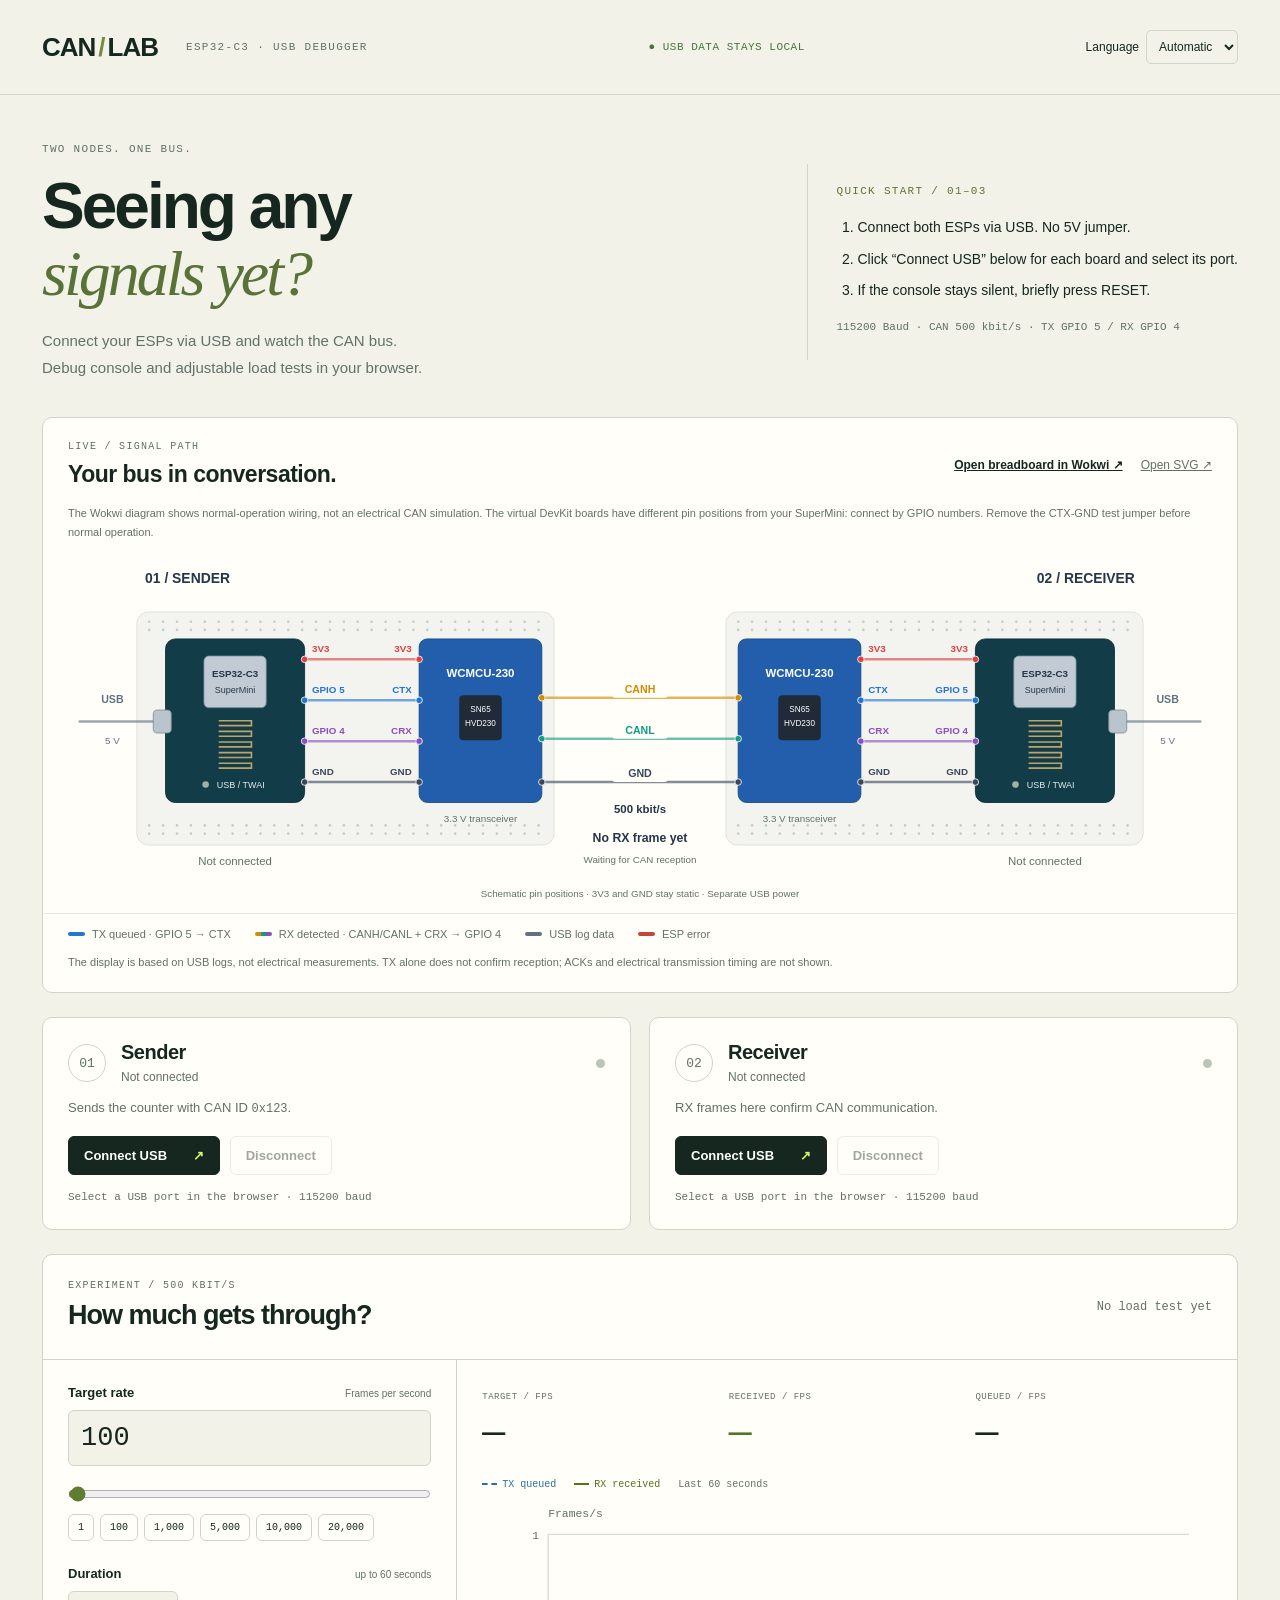
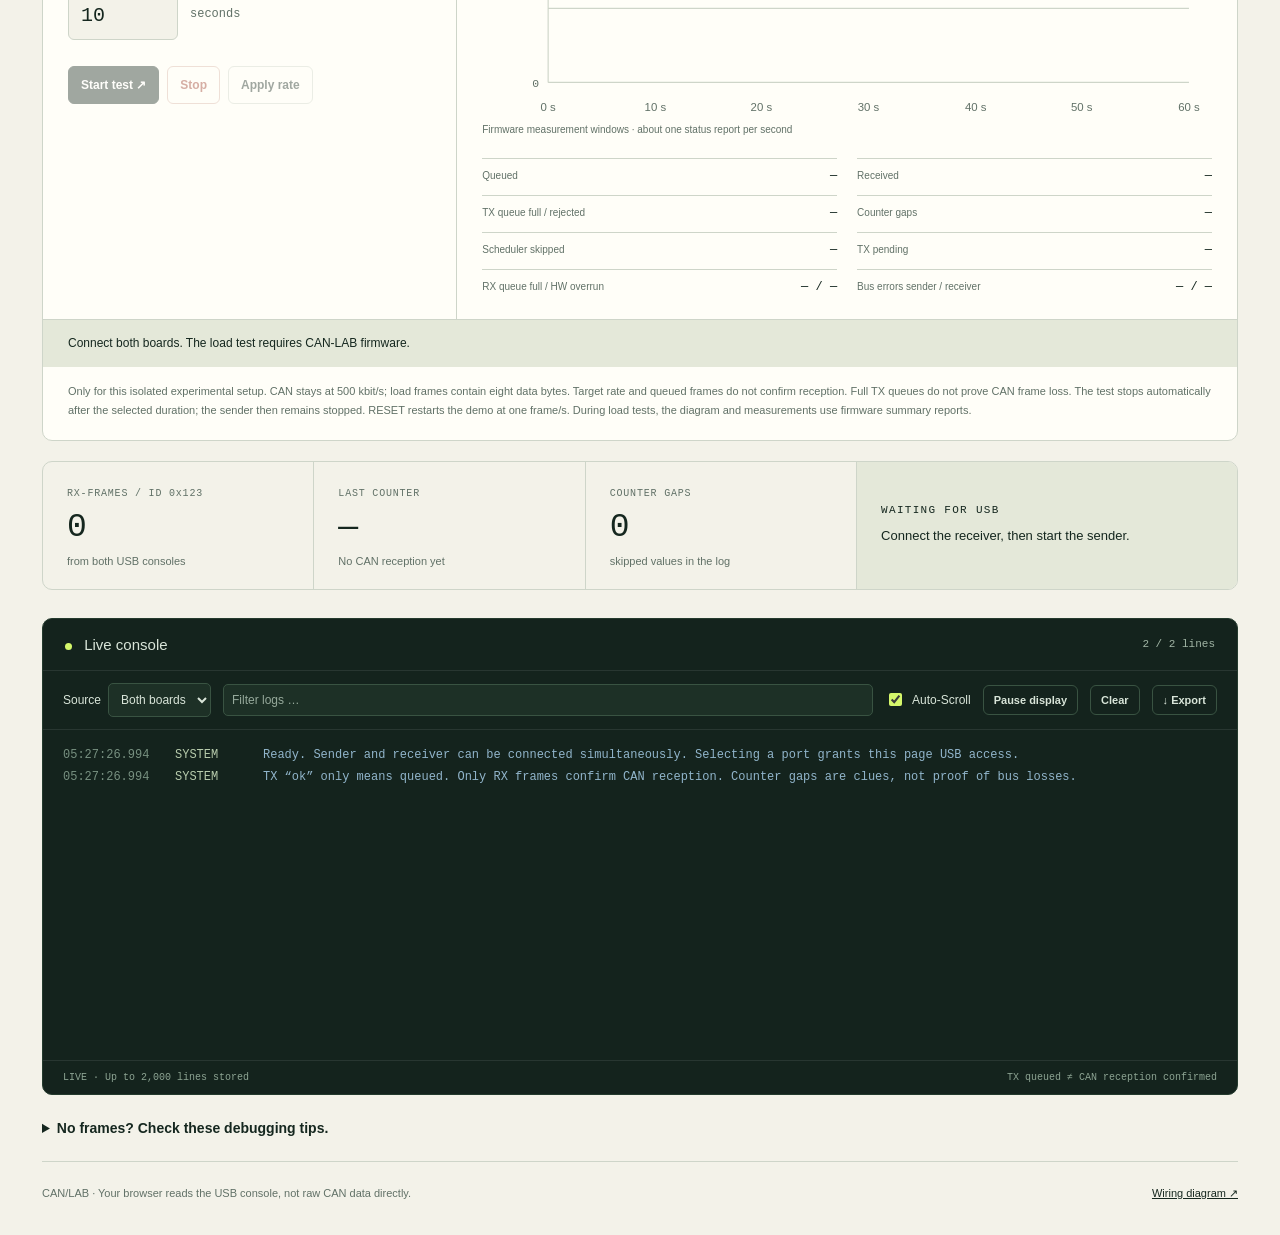
==== commit 1f1ca82f: "Add German and English UI with automatic language selection" ====
--- a/debug/index.html
+++ b/debug/index.html
@@ -1,12 +1,140 @@
 <!doctype html>
 <html lang="en">
 <head>
-  <meta charset="UTF-8">
-  <meta name="viewport" content="width=device-width,initial-scale=1">
-  <title>CAN/LAB</title>
-  <link rel="canonical" href="https://canlab.andrelademann.de/">
-  <meta http-equiv="refresh" content="0;url=../">
-  <script>location.replace(new URL('../', location.href).pathname + location.search + location.hash);</script>
+  <meta charset="UTF-8"><meta name="viewport" content="width=device-width,initial-scale=1">
+  <title>CAN/LAB — USB Debug Console &amp; CAN Load Tests</title>
+  <meta name="description" content="Connect two ESP32-C3 boards, watch CAN traffic, and run adjustable load tests directly in your browser with Web Serial.">
+  <link rel="canonical" href="https://vergissberlin.github.io/example-canbus/debug/">
+  <meta property="og:type" content="website">
+  <meta property="og:site_name" content="CAN/LAB">
+  <meta property="og:locale" content="en_US">
+  <meta property="og:title" content="CAN/LAB — USB Debug Console &amp; CAN Load Tests">
+  <meta property="og:description" content="Connect two ESP32-C3 boards, watch CAN traffic, and run adjustable load tests directly in your browser with Web Serial.">
+  <meta property="og:url" content="https://vergissberlin.github.io/example-canbus/debug/">
+  <meta property="og:image" content="https://vergissberlin.github.io/example-canbus/docs/canlab-opengraph.png">
+  <meta property="og:image:type" content="image/png">
+  <meta property="og:image:width" content="1731">
+  <meta property="og:image:height" content="909">
+  <meta property="og:image:alt" content="CAN/LAB: Two nodes. One bus. Two ESP32-C3 boards connected through CAN transceivers.">
+  <meta name="twitter:card" content="summary_large_image">
+  <meta name="twitter:title" content="CAN/LAB — USB Debug Console &amp; CAN Load Tests">
+  <meta name="twitter:description" content="Connect two ESP32-C3 boards, watch CAN traffic, and run adjustable load tests directly in your browser with Web Serial.">
+  <meta name="twitter:image" content="https://vergissberlin.github.io/example-canbus/docs/canlab-opengraph.png">
+  <meta name="twitter:image:alt" content="CAN/LAB: Two nodes. One bus. Two ESP32-C3 boards connected through CAN transceivers.">
+  <link rel="stylesheet" href="style.css?v=timeline1">
+  <script type="module" src="app.mjs?v=timeline1"></script>
+  <script type="module" src="pwa.mjs"></script>
+  <!-- PWA metadata: generated by scripts/generate_pwa_assets.py -->
+  <link rel="manifest" href="../manifest.webmanifest">
+  <meta name="theme-color" content="#15271f">
+  <meta name="mobile-web-app-capable" content="yes">
+  <meta name="apple-mobile-web-app-capable" content="yes">
+  <meta name="apple-mobile-web-app-title" content="CAN/LAB">
+  <meta name="apple-mobile-web-app-status-bar-style" content="default">
+  <meta name="msapplication-config" content="../browserconfig.xml">
+  <meta name="msapplication-TileColor" content="#15271f">
+  <link rel="icon" href="../pwa/icons/favicon.ico" sizes="any">
+  <link rel="icon" type="image/png" sizes="16x16" href="../pwa/icons/favicon-16.png">
+  <link rel="icon" type="image/png" sizes="32x32" href="../pwa/icons/favicon-32.png">
+  <link rel="apple-touch-icon" sizes="152x152" href="../pwa/icons/apple-touch-icon-152.png">
+  <link rel="apple-touch-icon" sizes="167x167" href="../pwa/icons/apple-touch-icon-167.png">
+  <link rel="apple-touch-icon" sizes="180x180" href="../pwa/icons/apple-touch-icon-180.png">
+  <link rel="apple-touch-startup-image" href="../pwa/splash/apple-splash-640x1136.png" media="(device-width: 320px) and (device-height: 568px) and (-webkit-device-pixel-ratio: 2) and (orientation: portrait)">
+  <link rel="apple-touch-startup-image" href="../pwa/splash/apple-splash-1136x640.png" media="(device-width: 320px) and (device-height: 568px) and (-webkit-device-pixel-ratio: 2) and (orientation: landscape)">
+  <link rel="apple-touch-startup-image" href="../pwa/splash/apple-splash-750x1334.png" media="(device-width: 375px) and (device-height: 667px) and (-webkit-device-pixel-ratio: 2) and (orientation: portrait)">
+  <link rel="apple-touch-startup-image" href="../pwa/splash/apple-splash-1334x750.png" media="(device-width: 375px) and (device-height: 667px) and (-webkit-device-pixel-ratio: 2) and (orientation: landscape)">
+  <link rel="apple-touch-startup-image" href="../pwa/splash/apple-splash-1242x2208.png" media="(device-width: 414px) and (device-height: 736px) and (-webkit-device-pixel-ratio: 3) and (orientation: portrait)">
+  <link rel="apple-touch-startup-image" href="../pwa/splash/apple-splash-2208x1242.png" media="(device-width: 414px) and (device-height: 736px) and (-webkit-device-pixel-ratio: 3) and (orientation: landscape)">
+  <link rel="apple-touch-startup-image" href="../pwa/splash/apple-splash-1125x2436.png" media="(device-width: 375px) and (device-height: 812px) and (-webkit-device-pixel-ratio: 3) and (orientation: portrait)">
+  <link rel="apple-touch-startup-image" href="../pwa/splash/apple-splash-2436x1125.png" media="(device-width: 375px) and (device-height: 812px) and (-webkit-device-pixel-ratio: 3) and (orientation: landscape)">
+  <link rel="apple-touch-startup-image" href="../pwa/splash/apple-splash-828x1792.png" media="(device-width: 414px) and (device-height: 896px) and (-webkit-device-pixel-ratio: 2) and (orientation: portrait)">
+  <link rel="apple-touch-startup-image" href="../pwa/splash/apple-splash-1792x828.png" media="(device-width: 414px) and (device-height: 896px) and (-webkit-device-pixel-ratio: 2) and (orientation: landscape)">
+  <link rel="apple-touch-startup-image" href="../pwa/splash/apple-splash-1242x2688.png" media="(device-width: 414px) and (device-height: 896px) and (-webkit-device-pixel-ratio: 3) and (orientation: portrait)">
+  <link rel="apple-touch-startup-image" href="../pwa/splash/apple-splash-2688x1242.png" media="(device-width: 414px) and (device-height: 896px) and (-webkit-device-pixel-ratio: 3) and (orientation: landscape)">
+  <link rel="apple-touch-startup-image" href="../pwa/splash/apple-splash-1080x2340.png" media="(device-width: 360px) and (device-height: 780px) and (-webkit-device-pixel-ratio: 3) and (orientation: portrait)">
+  <link rel="apple-touch-startup-image" href="../pwa/splash/apple-splash-2340x1080.png" media="(device-width: 360px) and (device-height: 780px) and (-webkit-device-pixel-ratio: 3) and (orientation: landscape)">
+  <link rel="apple-touch-startup-image" href="../pwa/splash/apple-splash-1170x2532.png" media="(device-width: 390px) and (device-height: 844px) and (-webkit-device-pixel-ratio: 3) and (orientation: portrait)">
+  <link rel="apple-touch-startup-image" href="../pwa/splash/apple-splash-2532x1170.png" media="(device-width: 390px) and (device-height: 844px) and (-webkit-device-pixel-ratio: 3) and (orientation: landscape)">
+  <link rel="apple-touch-startup-image" href="../pwa/splash/apple-splash-1179x2556.png" media="(device-width: 393px) and (device-height: 852px) and (-webkit-device-pixel-ratio: 3) and (orientation: portrait)">
+  <link rel="apple-touch-startup-image" href="../pwa/splash/apple-splash-2556x1179.png" media="(device-width: 393px) and (device-height: 852px) and (-webkit-device-pixel-ratio: 3) and (orientation: landscape)">
+  <link rel="apple-touch-startup-image" href="../pwa/splash/apple-splash-1206x2622.png" media="(device-width: 402px) and (device-height: 874px) and (-webkit-device-pixel-ratio: 3) and (orientation: portrait)">
+  <link rel="apple-touch-startup-image" href="../pwa/splash/apple-splash-2622x1206.png" media="(device-width: 402px) and (device-height: 874px) and (-webkit-device-pixel-ratio: 3) and (orientation: landscape)">
+  <link rel="apple-touch-startup-image" href="../pwa/splash/apple-splash-1260x2736.png" media="(device-width: 420px) and (device-height: 912px) and (-webkit-device-pixel-ratio: 3) and (orientation: portrait)">
+  <link rel="apple-touch-startup-image" href="../pwa/splash/apple-splash-2736x1260.png" media="(device-width: 420px) and (device-height: 912px) and (-webkit-device-pixel-ratio: 3) and (orientation: landscape)">
+  <link rel="apple-touch-startup-image" href="../pwa/splash/apple-splash-1284x2778.png" media="(device-width: 428px) and (device-height: 926px) and (-webkit-device-pixel-ratio: 3) and (orientation: portrait)">
+  <link rel="apple-touch-startup-image" href="../pwa/splash/apple-splash-2778x1284.png" media="(device-width: 428px) and (device-height: 926px) and (-webkit-device-pixel-ratio: 3) and (orientation: landscape)">
+  <link rel="apple-touch-startup-image" href="../pwa/splash/apple-splash-1290x2796.png" media="(device-width: 430px) and (device-height: 932px) and (-webkit-device-pixel-ratio: 3) and (orientation: portrait)">
+  <link rel="apple-touch-startup-image" href="../pwa/splash/apple-splash-2796x1290.png" media="(device-width: 430px) and (device-height: 932px) and (-webkit-device-pixel-ratio: 3) and (orientation: landscape)">
+  <link rel="apple-touch-startup-image" href="../pwa/splash/apple-splash-1320x2868.png" media="(device-width: 440px) and (device-height: 956px) and (-webkit-device-pixel-ratio: 3) and (orientation: portrait)">
+  <link rel="apple-touch-startup-image" href="../pwa/splash/apple-splash-2868x1320.png" media="(device-width: 440px) and (device-height: 956px) and (-webkit-device-pixel-ratio: 3) and (orientation: landscape)">
+  <link rel="apple-touch-startup-image" href="../pwa/splash/apple-splash-1536x2048.png" media="(device-width: 768px) and (device-height: 1024px) and (-webkit-device-pixel-ratio: 2) and (orientation: portrait)">
+  <link rel="apple-touch-startup-image" href="../pwa/splash/apple-splash-2048x1536.png" media="(device-width: 768px) and (device-height: 1024px) and (-webkit-device-pixel-ratio: 2) and (orientation: landscape)">
+  <link rel="apple-touch-startup-image" href="../pwa/splash/apple-splash-1620x2160.png" media="(device-width: 810px) and (device-height: 1080px) and (-webkit-device-pixel-ratio: 2) and (orientation: portrait)">
+  <link rel="apple-touch-startup-image" href="../pwa/splash/apple-splash-2160x1620.png" media="(device-width: 810px) and (device-height: 1080px) and (-webkit-device-pixel-ratio: 2) and (orientation: landscape)">
+  <link rel="apple-touch-startup-image" href="../pwa/splash/apple-splash-1640x2360.png" media="(device-width: 820px) and (device-height: 1180px) and (-webkit-device-pixel-ratio: 2) and (orientation: portrait)">
+  <link rel="apple-touch-startup-image" href="../pwa/splash/apple-splash-2360x1640.png" media="(device-width: 820px) and (device-height: 1180px) and (-webkit-device-pixel-ratio: 2) and (orientation: landscape)">
+  <link rel="apple-touch-startup-image" href="../pwa/splash/apple-splash-1668x2224.png" media="(device-width: 834px) and (device-height: 1112px) and (-webkit-device-pixel-ratio: 2) and (orientation: portrait)">
+  <link rel="apple-touch-startup-image" href="../pwa/splash/apple-splash-2224x1668.png" media="(device-width: 834px) and (device-height: 1112px) and (-webkit-device-pixel-ratio: 2) and (orientation: landscape)">
+  <link rel="apple-touch-startup-image" href="../pwa/splash/apple-splash-1668x2388.png" media="(device-width: 834px) and (device-height: 1194px) and (-webkit-device-pixel-ratio: 2) and (orientation: portrait)">
+  <link rel="apple-touch-startup-image" href="../pwa/splash/apple-splash-2388x1668.png" media="(device-width: 834px) and (device-height: 1194px) and (-webkit-device-pixel-ratio: 2) and (orientation: landscape)">
+  <link rel="apple-touch-startup-image" href="../pwa/splash/apple-splash-1668x2420.png" media="(device-width: 834px) and (device-height: 1210px) and (-webkit-device-pixel-ratio: 2) and (orientation: portrait)">
+  <link rel="apple-touch-startup-image" href="../pwa/splash/apple-splash-2420x1668.png" media="(device-width: 834px) and (device-height: 1210px) and (-webkit-device-pixel-ratio: 2) and (orientation: landscape)">
+  <link rel="apple-touch-startup-image" href="../pwa/splash/apple-splash-1488x2266.png" media="(device-width: 744px) and (device-height: 1133px) and (-webkit-device-pixel-ratio: 2) and (orientation: portrait)">
+  <link rel="apple-touch-startup-image" href="../pwa/splash/apple-splash-2266x1488.png" media="(device-width: 744px) and (device-height: 1133px) and (-webkit-device-pixel-ratio: 2) and (orientation: landscape)">
+  <link rel="apple-touch-startup-image" href="../pwa/splash/apple-splash-2064x2752.png" media="(device-width: 1032px) and (device-height: 1376px) and (-webkit-device-pixel-ratio: 2) and (orientation: portrait)">
+  <link rel="apple-touch-startup-image" href="../pwa/splash/apple-splash-2752x2064.png" media="(device-width: 1032px) and (device-height: 1376px) and (-webkit-device-pixel-ratio: 2) and (orientation: landscape)">
+  <link rel="apple-touch-startup-image" href="../pwa/splash/apple-splash-2048x2732.png" media="(device-width: 1024px) and (device-height: 1366px) and (-webkit-device-pixel-ratio: 2) and (orientation: portrait)">
+  <link rel="apple-touch-startup-image" href="../pwa/splash/apple-splash-2732x2048.png" media="(device-width: 1024px) and (device-height: 1366px) and (-webkit-device-pixel-ratio: 2) and (orientation: landscape)">
+  <!-- End PWA metadata -->
 </head>
-<body><a href="../">Open CAN/LAB</a></body>
+<body>
+  <header><a class="wordmark" href="./">CAN<span>/</span>LAB</a><span class="edition">ESP32-C3 · USB DEBUGGER</span><span class="local">● USB DATA STAYS LOCAL</span><label class="language-select"><span>Language</span> <select data-language aria-label="Language"><option value="auto">Automatic</option><option value="de" lang="de">Deutsch</option><option value="en" lang="en">English</option></select></label></header>
+  <main>
+    <section class="intro"><div><p class="eyebrow">TWO NODES. ONE BUS.</p><h1>Seeing any<br><em>signals yet?</em></h1><p class="lede">Connect your ESPs via USB and watch the CAN bus.<br>Debug console and adjustable load tests in your browser.</p></div><aside class="setup"><span class="step">QUICK START / 01–03</span><ol><li>Connect both ESPs via USB. No 5V jumper.</li><li>Click “Connect USB” below for each board and select its port.</li><li>If the console stays silent, briefly press RESET.</li></ol><p>115200 Baud · CAN 500 kbit/s · TX GPIO 5 / RX GPIO 4</p></aside></section>
+    <div id="compatibility" class="notice" role="status" hidden></div>
+    <section class="communication" aria-labelledby="communication-title">
+      <div class="communication-heading"><div><p class="eyebrow">LIVE / SIGNAL PATH</p><h2 id="communication-title">Your bus in conversation.</h2></div><nav class="communication-links" aria-label="Signal and wiring diagrams"><a href="https://wokwi.com/projects/478383260674919425" target="_blank" rel="noopener noreferrer">Open breadboard in Wokwi ↗</a><a href="../docs/canbus-communication.svg" target="_blank" rel="noopener">Open SVG ↗</a></nav></div>
+      <p class="wiring-note">The Wokwi diagram shows normal-operation wiring, not an electrical CAN simulation. The virtual DevKit boards have different pin positions from your SuperMini: connect by GPIO numbers. Remove the CTX-GND test jumper before normal operation.</p>
+      <div id="communication-diagram" class="communication-diagram" tabindex="0" role="region" aria-label="Signal path between sender and receiver; scroll horizontally if needed">Loading signal diagram …</div>
+      <div class="signal-legend" aria-label="Meaning of wire highlights"><span><i class="key tx"></i> TX queued · GPIO 5 → CTX</span><span><i class="key rx"></i> RX detected · CANH/CANL + CRX → GPIO 4</span><span><i class="key usb"></i> USB log data</span><span><i class="key error"></i> ESP error</span></div>
+      <p class="signal-note">The display is based on USB logs, not electrical measurements. TX alone does not confirm reception; ACKs and electrical transmission timing are not shown.</p>
+    </section>
+    <section class="devices" aria-label="USB connections">
+      <article class="device" data-device="sender"><div class="device-heading"><span class="number">01</span><div><h2>Sender</h2><span class="device-state">Not connected</span></div><span class="status-dot"></span></div><p>Sends the counter with CAN ID <code>0x123</code>.</p><div class="actions"><button class="connect primary">Connect USB <span>↗</span></button><button class="disconnect" disabled>Disconnect</button></div><p class="device-info">Select a USB port in the browser · 115200 baud</p></article>
+      <article class="device" data-device="receiver"><div class="device-heading"><span class="number">02</span><div><h2>Receiver</h2><span class="device-state">Not connected</span></div><span class="status-dot"></span></div><p>RX frames here confirm CAN communication.</p><div class="actions"><button class="connect primary">Connect USB <span>↗</span></button><button class="disconnect" disabled>Disconnect</button></div><p class="device-info">Select a USB port in the browser · 115200 baud</p></article>
+    </section>
+    <section id="load-test" class="load-test" aria-labelledby="load-title">
+      <div class="load-heading"><div><p class="eyebrow">EXPERIMENT / 500 KBIT/S</p><h2 id="load-title">How much gets through?</h2></div><span id="load-elapsed">No load test yet</span></div>
+      <div class="load-layout">
+        <div class="load-controls">
+          <label for="load-rate">Target rate <span>Frames per second</span></label>
+          <input id="load-rate" type="number" min="1" max="20000" step="1" value="100" inputmode="numeric">
+          <label class="sr-only" for="load-slider">Target rate slider</label><input id="load-slider" type="range" min="5" max="20000" step="5" value="100">
+          <div class="load-presets" aria-label="Frame rate presets"><button data-load-rate="1">1</button><button data-load-rate="100">100</button><button data-load-rate="1000">1,000</button><button data-load-rate="5000">5,000</button><button data-load-rate="10000">10,000</button><button data-load-rate="20000">20,000</button></div>
+          <label for="load-duration">Duration <span>up to 60 seconds</span></label><div class="load-duration"><input id="load-duration" type="number" min="1" max="60" step="1" value="10" inputmode="numeric"><span>seconds</span></div>
+          <div class="load-actions"><button id="load-start" class="primary" disabled>Start test ↗</button><button id="load-stop" class="load-stop" disabled>Stop</button><button id="load-rate-apply" disabled>Apply rate</button></div>
+        </div>
+        <div class="load-results">
+          <div class="load-rates"><div><span>TARGET / FPS</span><strong id="load-target">—</strong></div><div class="measured"><span>RECEIVED / FPS</span><strong id="load-actual">—</strong></div><div><span>QUEUED / FPS</span><strong id="load-queued-rate">—</strong></div></div>
+          <div class="load-chart-legend"><span class="tx-key">TX queued</span><span class="rx-key">RX received</span><span>Last 60 seconds</span></div>
+          <svg class="load-chart" viewBox="0 0 640 195" role="img" aria-labelledby="load-chart-title load-chart-desc">
+            <title id="load-chart-title">Transmit and receive rates over time</title><desc id="load-chart-desc">60 seconds with an axis in seconds. Blue: queued for transmission; green: actually received. Firmware measurement windows of roughly one second; missing reports remain gaps. Hover over a point for measurement time and rate.</desc>
+            <path d="M58 30H620 M58 95H620 M58 160H620 M58 30V160" class="load-axis"/>
+            <text x="58" y="15" class="load-chart-label">Frames/s</text><text id="load-chart-max" x="50" y="34" text-anchor="end" class="load-chart-label">1</text><text x="50" y="164" text-anchor="end" class="load-chart-label">0</text>
+            <g class="load-chart-label" text-anchor="middle"><text x="58" y="185" data-chart-second="0">0 s</text><text x="152" y="185" data-chart-second="10">10 s</text><text x="245" y="185" data-chart-second="20">20 s</text><text x="339" y="185" data-chart-second="30">30 s</text><text x="433" y="185" data-chart-second="40">40 s</text><text x="526" y="185" data-chart-second="50">50 s</text><text x="620" y="185" data-chart-second="60">60 s</text></g>
+            <path id="load-tx-line" class="load-tx-line"/><path id="load-rx-line" class="load-rx-line"/><g id="load-chart-points"/>
+          </svg>
+          <p id="load-freshness" class="load-freshness">Firmware measurement windows · about one status report per second</p>
+          <dl class="load-counters"><div><dt>Queued</dt><dd id="load-queued">—</dd></div><div><dt>Received</dt><dd id="load-rx-total">—</dd></div><div><dt>TX queue full / rejected</dt><dd id="load-rejected">—</dd></div><div><dt>Counter gaps</dt><dd id="load-gaps">—</dd></div><div><dt>Scheduler skipped</dt><dd id="load-skipped">—</dd></div><div><dt>TX pending</dt><dd id="load-pending">—</dd></div><div><dt>RX queue full / HW overrun</dt><dd id="load-missed">—</dd></div><div><dt>Bus errors sender / receiver</dt><dd id="load-errors">—</dd></div></dl>
+        </div>
+      </div>
+      <p id="load-status" class="load-status" role="status">Connect both boards. The load test requires CAN-LAB firmware.</p>
+      <p class="load-note">Only for this isolated experimental setup. CAN stays at 500 kbit/s; load frames contain eight data bytes. Target rate and queued frames do not confirm reception. Full TX queues do not prove CAN frame loss. The test stops automatically after the selected duration; the sender then remains stopped. RESET restarts the demo at one frame/s. During load tests, the diagram and measurements use firmware summary reports.</p>
+    </section>
+    <section class="telemetry" aria-label="CAN measurements"><div class="metric"><span>RX-FRAMES / ID 0x123</span><strong id="rx-count">0</strong><small>from both USB consoles</small></div><div class="metric"><span>LAST COUNTER</span><strong id="counter">—</strong><small id="last-rx">No CAN reception yet</small></div><div class="metric"><span>COUNTER GAPS</span><strong id="gaps">0</strong><small>skipped values in the log</small></div><div class="bus-state"><span id="bus-label">WAITING FOR USB</span><p id="bus-detail">Connect the receiver, then start the sender.</p></div></section>
+    <section class="terminal" aria-labelledby="console-title"><div class="terminal-heading"><h2 id="console-title"><span class="terminal-light"></span> Live console</h2><span id="line-count">0 lines</span></div><div class="toolbar"><label>Source <select id="source"><option value="all">Both boards</option><option value="sender">Sender</option><option value="receiver">Receiver</option><option value="system">System</option></select></label><label class="search-label"><span class="sr-only">Search log</span><input id="search" type="search" placeholder="Filter logs …"></label><label><input id="autoscroll" type="checkbox" checked> Auto-Scroll</label><button id="pause" aria-pressed="false">Pause display</button><button id="clear">Clear</button><button id="export">↓ Export</button></div><div id="console" tabindex="0" aria-label="Serial logs"><div class="empty">Quiet so far.<br><span>Connect a USB port to see live output.</span></div></div><div class="terminal-footer"><span id="capture-state">LIVE · Up to 2,000 lines stored</span><span>TX queued ≠ CAN reception confirmed</span></div></section>
+    <details class="help"><summary>No frames? Check these debugging tips.</summary><div class="help-grid"><div><h3>USB connected, no output</h3><p>Briefly press RESET on the ESP, without BOOT. Close other serial monitors. Wrong port? Disconnect and select the other one.</p></div><div><h3>“… waiting for frames”</h3><p>Check CANH ↔ CANH, CANL ↔ CANL and common ground. GPIO 5 → CTX, GPIO 4 → CRX. Power CAN modules at 3.3 V only.</p></div><div><h3>Check termination</h3><p>Disconnect both USB power supplies. With both bus terminations fitted, expect about 60 Ω between CANH and CANL. Count existing module resistors.</p></div><div><h3>Sender reports Bus-Off</h3><p>The diagnostic firmware restarts after successful recovery. Repeated Bus-Off requires checking module power, GPIO connections and the CAN bus. DIAG lines show driver state and error counters; TX_ACK confirms successful CAN transmission with ACK, but not yet reception in the receiver log.</p></div></div></details>
+    <footer><span>CAN/LAB · Your browser reads the USB console, not raw CAN data directly.</span><a href="../docs/canbus-breadboard.svg" target="_blank" rel="noopener">Wiring diagram ↗</a></footer>
+  </main>
+</body>
 </html>
--- a/debug/style.css
+++ b/debug/style.css
@@ -0,0 +1,38 @@
+:root{color-scheme:light;--ink:#15271f;--muted:#617167;--paper:#f3f2e9;--line:#ced5c9;--lime:#d5f76b;--mono:'SFMono-Regular',Consolas,'Liberation Mono',monospace}*{box-sizing:border-box}body{margin:0;background:var(--paper);color:var(--ink);font-family:'Avenir Next',Avenir,'Segoe UI',sans-serif}button,input,select{font:inherit}button,a,input,select,summary{touch-action:manipulation}button{cursor:pointer;border:1px solid var(--line);border-radius:6px;background:transparent;padding:11px 15px;font-size:13px;font-weight:600;color:inherit}button:hover:enabled{background:#e5e8da}button:disabled{opacity:.4;cursor:not-allowed}button:focus-visible,a:focus-visible,input:focus-visible,select:focus-visible,summary:focus-visible{outline:3px solid #5f8d20;outline-offset:3px}header{max-width:1344px;margin:auto;height:95px;display:flex;align-items:center;gap:28px;padding:0 42px;border-bottom:1px solid var(--line)}.wordmark{font-size:26px;letter-spacing:-1px;font-weight:850;text-decoration:none;color:var(--ink)}.wordmark span{color:#788a43;padding:0 3px}.edition,.local,.eyebrow,.step,.metric>span,.bus-state>span{font-family:var(--mono);font-size:11px;letter-spacing:1.3px}.edition{color:var(--muted)}.local{margin-left:auto;color:#46753e;letter-spacing:.5px}main{max-width:1344px;margin:auto;padding:0 42px}.intro{display:flex;align-items:center;justify-content:space-between;gap:35px;padding:48px 0 36px}.eyebrow{color:var(--muted);margin:0 0 18px}h1{font-size:clamp(42px,5vw,68px);line-height:1.04;letter-spacing:-3px;margin:0;font-weight:650}h1 em{font-family:Georgia,'Times New Roman',serif;font-weight:400;color:#597237}.lede{font-size:15px;line-height:1.8;color:var(--muted);margin:20px 0 0}.setup{border-left:1px solid var(--line);padding:16px 0 16px 28px;max-width:480px}.step{color:#607338}.setup ol{padding-left:21px;font-size:14px;line-height:2.25}.setup p{font-family:var(--mono);font-size:11px;color:var(--muted)}.devices{display:grid;grid-template-columns:1fr 1fr;gap:18px}.device{background:#fffef8;border:1px solid var(--line);padding:23px 25px;border-radius:10px}.device-heading{display:flex;align-items:center;gap:15px}.number{font-family:var(--mono);font-size:13px;border:1px solid var(--line);border-radius:50%;width:38px;height:38px;display:grid;place-items:center;color:var(--muted)}h2{font-size:20px;letter-spacing:-.5px;margin:0 0 3px}.device-state{font-size:12px;color:var(--muted)}.status-dot{width:9px;height:9px;background:#bcc4b8;border-radius:50%;margin-left:auto}.device.connected .status-dot{background:#489349;box-shadow:0 0 0 5px #48934915}.device>p{font-size:13px;color:var(--muted);line-height:1.5}code{font-family:var(--mono);font-size:12px}.actions{display:flex;gap:10px;margin-top:18px}.primary{background:var(--ink);color:#fff;border-color:var(--ink)}.primary:hover:enabled{background:#34543d}.primary span{padding-left:22px;color:var(--lime)}.device .device-info{font-size:11px;font-family:var(--mono);margin:14px 0 0;overflow-wrap:anywhere}.telemetry{display:grid;grid-template-columns:1fr 1fr 1fr 1.4fr;border:1px solid var(--line);border-radius:10px;margin:20px 0 28px;overflow:hidden}.metric{padding:20px 24px;border-right:1px solid var(--line)}.metric>span{font-size:10px;color:var(--muted);letter-spacing:.8px}.metric strong{display:block;font-family:var(--mono);font-size:33px;font-weight:500;margin:9px 0 5px;letter-spacing:-1px}.metric small{font-size:11px;color:var(--muted)}.bus-state{padding:24px;background:#e4e8d9;display:flex;flex-direction:column;justify-content:center}.bus-state p{font-size:13px;line-height:1.6;margin:10px 0 0}.bus-state.active{background:var(--lime)}.terminal{background:#14231d;border:1px solid #243b2e;border-radius:10px;overflow:hidden;color:#d9e5d9}.terminal-heading{display:flex;align-items:center;justify-content:space-between;padding:17px 22px;border-bottom:1px solid #ffffff16}.terminal-heading h2{font-size:15px;margin:0;font-weight:500;letter-spacing:0}.terminal-light{display:inline-block;width:7px;height:7px;background:var(--lime);border-radius:50%;margin-right:8px}.terminal-heading>span{font:11px var(--mono);color:#a1b5a5}.toolbar{display:flex;align-items:center;gap:12px;flex-wrap:wrap;padding:12px 20px;border-bottom:1px solid #ffffff16;font-size:12px}.toolbar label{display:flex;align-items:center;gap:7px;white-space:nowrap}.toolbar select,.toolbar input[type=search]{color:#d9e5d9;background:#1d3026;border:1px solid #395342;border-radius:5px;padding:8px;min-width:0}.search-label{flex:1;min-width:130px}.search-label input{width:100%}.toolbar input::placeholder{color:#96a99b}.toolbar button{color:#d9e5d9;border-color:#395342;padding:8px 10px;font-size:11px}.toolbar button:hover:enabled{background:#2b4333}.toolbar input[type=checkbox]{accent-color:var(--lime)}#console{height:330px;overflow:auto;padding:14px 20px;font:12px/1.85 var(--mono);scrollbar-color:#49624e #14231d}.log-line{display:grid;grid-template-columns:100px 76px 1fr;gap:12px}.log-time{color:#789181}.log-source{color:#b7cbac}.log-line.rx .log-message{color:#d5f76b}.log-line.error .log-message{color:#ffb49a}.log-line.system .log-message{color:#91b5cb}.log-message{white-space:pre-wrap;overflow-wrap:anywhere;min-width:0}.empty{display:flex;min-height:270px;justify-content:center;align-items:center;flex-direction:column;color:#d9e5d9;font-size:15px;gap:8px;text-align:center}.empty span{color:#91a797;font-size:12px}.terminal-footer{display:flex;justify-content:space-between;gap:12px;padding:11px 20px;border-top:1px solid #ffffff16;color:#8da493;font:10px var(--mono);flex-wrap:wrap}.help{padding:25px 0;border-bottom:1px solid var(--line)}summary{cursor:pointer;font-size:14px;font-weight:600}.help-grid{display:grid;grid-template-columns:1fr 1fr;gap:12px 38px;padding-top:14px}.help h3{font-size:13px}.help p{font-size:13px;color:var(--muted);line-height:1.7}footer{display:flex;gap:20px;justify-content:space-between;padding:25px 0 35px;font-size:11px;color:var(--muted)}footer a{color:var(--ink)}.notice{background:#fff0d0;border:1px solid #d7b671;border-radius:8px;padding:16px 20px;font-size:14px;line-height:1.7;margin:0 0 20px}.notice[hidden]{display:none}.sr-only{position:absolute;width:1px;height:1px;padding:0;overflow:hidden;clip:rect(0,0,0,0)}@media(max-width:800px){header{height:75px;padding:0 20px}.local{display:none}main{padding:0 20px}.intro{display:block;padding-top:32px}.setup{margin-top:28px;padding-top:0;padding-bottom:0}.devices{grid-template-columns:1fr}.telemetry{grid-template-columns:1fr 1fr}.metric:nth-child(2){border-right:0}.metric:nth-child(-n+2){border-bottom:1px solid var(--line)}.metric{padding:18px}.bus-state{padding:18px}.help-grid{grid-template-columns:1fr}.log-line{grid-template-columns:82px 60px 1fr;gap:7px;font-size:11px}#console{padding:12px}footer{flex-direction:column}.edition{font-size:9px;letter-spacing:0}.toolbar{gap:10px;padding:12px}.toolbar .search-label{min-width:150px}}
+
+/* The live signal drawing uses the same palette as the breadboard document. */
+.communication{margin:0 0 24px;border:1px solid var(--line);border-radius:10px;background:#fffef8;overflow:hidden}
+.communication-heading{display:flex;align-items:center;justify-content:space-between;gap:20px;padding:23px 25px 8px}
+.communication-heading .eyebrow{font-size:10px;margin:0 0 9px}
+.communication-heading h2{font-size:23px;margin:0}
+.communication-heading a{color:var(--muted);font-size:12px;white-space:nowrap}
+.communication-links{display:flex;flex-wrap:wrap;justify-content:flex-end;gap:12px 18px}
+.communication-links a:first-child{color:var(--ink);font-weight:600}
+.wiring-note{font-size:11px;line-height:1.7;color:var(--muted);margin:8px 25px 12px}
+.communication-diagram{overflow-x:auto;scrollbar-color:#a7b49e #f3f4ef;padding:0 8px;min-height:120px}
+.communication-diagram>svg{display:block;width:100%;min-width:1000px;height:auto}
+.diagram-unavailable{padding:28px 25px;font-size:14px;line-height:1.7;color:var(--muted);min-height:0}
+.signal-legend{display:flex;flex-wrap:wrap;gap:12px 24px;padding:14px 25px 0;border-top:1px solid #e7e9df;font-size:11px;color:var(--muted)}
+.signal-legend>span{display:flex;align-items:center;gap:7px}
+.key{display:inline-block;width:17px;height:4px;border-radius:2px;background:#627183;flex-shrink:0}
+.key.tx{background:#2474d2}.key.rx{background:linear-gradient(90deg,#d68a00 0 33%,#149b83 33% 66%,#8950be 66%)}.key.error{background:#c44836}
+.signal-note{font-size:11px;line-height:1.7;color:var(--muted);margin:13px 25px 20px}
+.communication-diagram:focus-visible{outline:3px solid #5f8d20;outline-offset:-3px}
+@media(max-width:800px){.communication-heading{padding:20px 18px 8px}.communication-heading h2{font-size:20px}.communication-diagram{padding:0}.signal-legend{padding-left:18px;padding-right:18px;gap:10px 18px}.signal-note{margin-left:18px;margin-right:18px}}
+@media(max-width:800px){.communication-heading{align-items:flex-start;flex-direction:column;gap:14px}.communication-links{justify-content:flex-start}.wiring-note{margin-left:18px;margin-right:18px}}
+
+/* Bench controls continue the console's instrument-panel typography. */
+.load-test{margin-top:24px;border:1px solid var(--line);border-radius:10px;background:#fffef8;overflow:hidden}
+.load-heading{display:flex;align-items:center;justify-content:space-between;gap:20px;padding:25px;border-bottom:1px solid var(--line)}
+.load-heading .eyebrow{margin-bottom:9px;font-size:10px}.load-heading h2{font-size:27px;font-weight:600;letter-spacing:-1px}.load-heading>span{font:12px var(--mono);color:var(--muted);white-space:nowrap}
+.load-layout{display:grid;grid-template-columns:minmax(260px,.85fr) minmax(0,1.6fr)}
+.load-controls{padding:25px;border-right:1px solid var(--line)}.load-controls>label:not(.sr-only){display:flex;justify-content:space-between;gap:10px;align-items:baseline;font-size:13px;font-weight:600}.load-controls label span{font-size:10px;color:var(--muted);font-weight:400}
+.load-controls input[type=number]{width:100%;min-width:0;padding:12px;border:1px solid var(--line);background:var(--paper);color:var(--ink);border-radius:6px;font:27px var(--mono);margin:10px 0 8px}
+.load-controls input[type=range]{width:100%;accent-color:#5f7d30;margin:12px 0}.load-presets{display:flex;flex-wrap:wrap;gap:6px;margin:0 0 25px}.load-presets button{font:10px var(--mono);padding:7px 9px}.load-duration{display:flex;align-items:center;gap:12px;font:12px var(--mono);color:var(--muted)}.load-duration input[type=number]{max-width:110px;font-size:20px}.load-actions{display:flex;gap:8px;flex-wrap:wrap;margin-top:18px}.load-actions button{font-size:12px;padding:11px 12px}.load-stop{color:#9a3928;border-color:#d9b5a8}.load-stop:hover:enabled{background:#f7e0d6}
+.load-results{padding:25px;min-width:0}.load-rates{display:grid;grid-template-columns:repeat(3,minmax(0,1fr));gap:10px}.load-rates span{font:9px var(--mono);color:var(--muted);letter-spacing:.5px}.load-rates strong{display:block;font:clamp(22px,3vw,38px) var(--mono);letter-spacing:-1.5px;margin:9px 0}.load-rates .measured strong{color:#547421}.load-chart{display:block;width:100%;height:auto;min-height:150px;margin-top:10px}.load-axis{stroke:var(--line);fill:none}.load-rx-line{stroke:#547421;stroke-width:2.5;fill:none;stroke-linecap:round;stroke-linejoin:round}.load-freshness{font-size:10px;color:var(--muted);line-height:1.6;margin:0 0 20px}.load-counters{display:grid;grid-template-columns:repeat(2,minmax(0,1fr));gap:12px 20px;margin:0}.load-counters>div{display:flex;align-items:baseline;justify-content:space-between;gap:10px;border-top:1px solid var(--line);padding-top:9px}.load-counters dt{font-size:10px;line-height:1.5;color:var(--muted)}.load-counters dd{margin:0;font:12px var(--mono);white-space:nowrap}.load-status{padding:14px 25px;margin:0;border-top:1px solid var(--line);background:#e4e8d9;font-size:12px;line-height:1.6}.load-test.is-running .load-status{background:var(--lime)}.load-note{font-size:11px;line-height:1.7;color:var(--muted);padding:0 25px;margin:15px 0 20px}
+@media(max-width:800px){.load-heading{padding:20px 18px;align-items:flex-start}.load-heading h2{font-size:23px}.load-layout{grid-template-columns:1fr}.load-controls{border-right:0;border-bottom:1px solid var(--line);padding:20px 18px}.load-results{padding:20px 18px}.load-rates strong{font-size:26px}.load-status{padding:14px 18px}.load-note{padding:0 18px}.load-counters{gap:12px}.load-heading>span{font-size:10px}}
+
+.load-tx-line{stroke:#28739b;stroke-width:2.5;stroke-dasharray:5 3;fill:none;stroke-linecap:round;stroke-linejoin:round}.load-tx-dot{fill:#28739b}.load-rx-dot{fill:#547421}.load-chart-label{font:10px var(--mono);fill:var(--muted)}.load-chart-legend{display:flex;flex-wrap:wrap;gap:10px 18px;margin-top:15px;font:10px var(--mono);color:var(--muted)}.load-chart-legend .tx-key{color:#28739b}.load-chart-legend .rx-key{color:#547421}.tx-key:before,.rx-key:before{content:"";display:inline-block;width:15px;border-top:2px dashed currentColor;margin-right:5px;vertical-align:middle}.rx-key:before{border-top-style:solid}
+
+.language-select{display:flex;align-items:center;gap:7px;font-size:12px;white-space:nowrap;margin-left:auto}.language-select select{font:inherit;color:var(--ink);background:var(--paper);border:1px solid var(--line);border-radius:5px;padding:8px;max-width:160px}
+@media(max-width:800px){header{height:auto;min-height:75px;flex-wrap:wrap;gap:12px;padding-top:12px;padding-bottom:12px}.language-select{font-size:11px}.language-select>span{position:absolute;width:1px;height:1px;overflow:hidden;clip:rect(0,0,0,0)}.language-select select{max-width:125px}.log-line{grid-template-columns:82px 72px 1fr}}
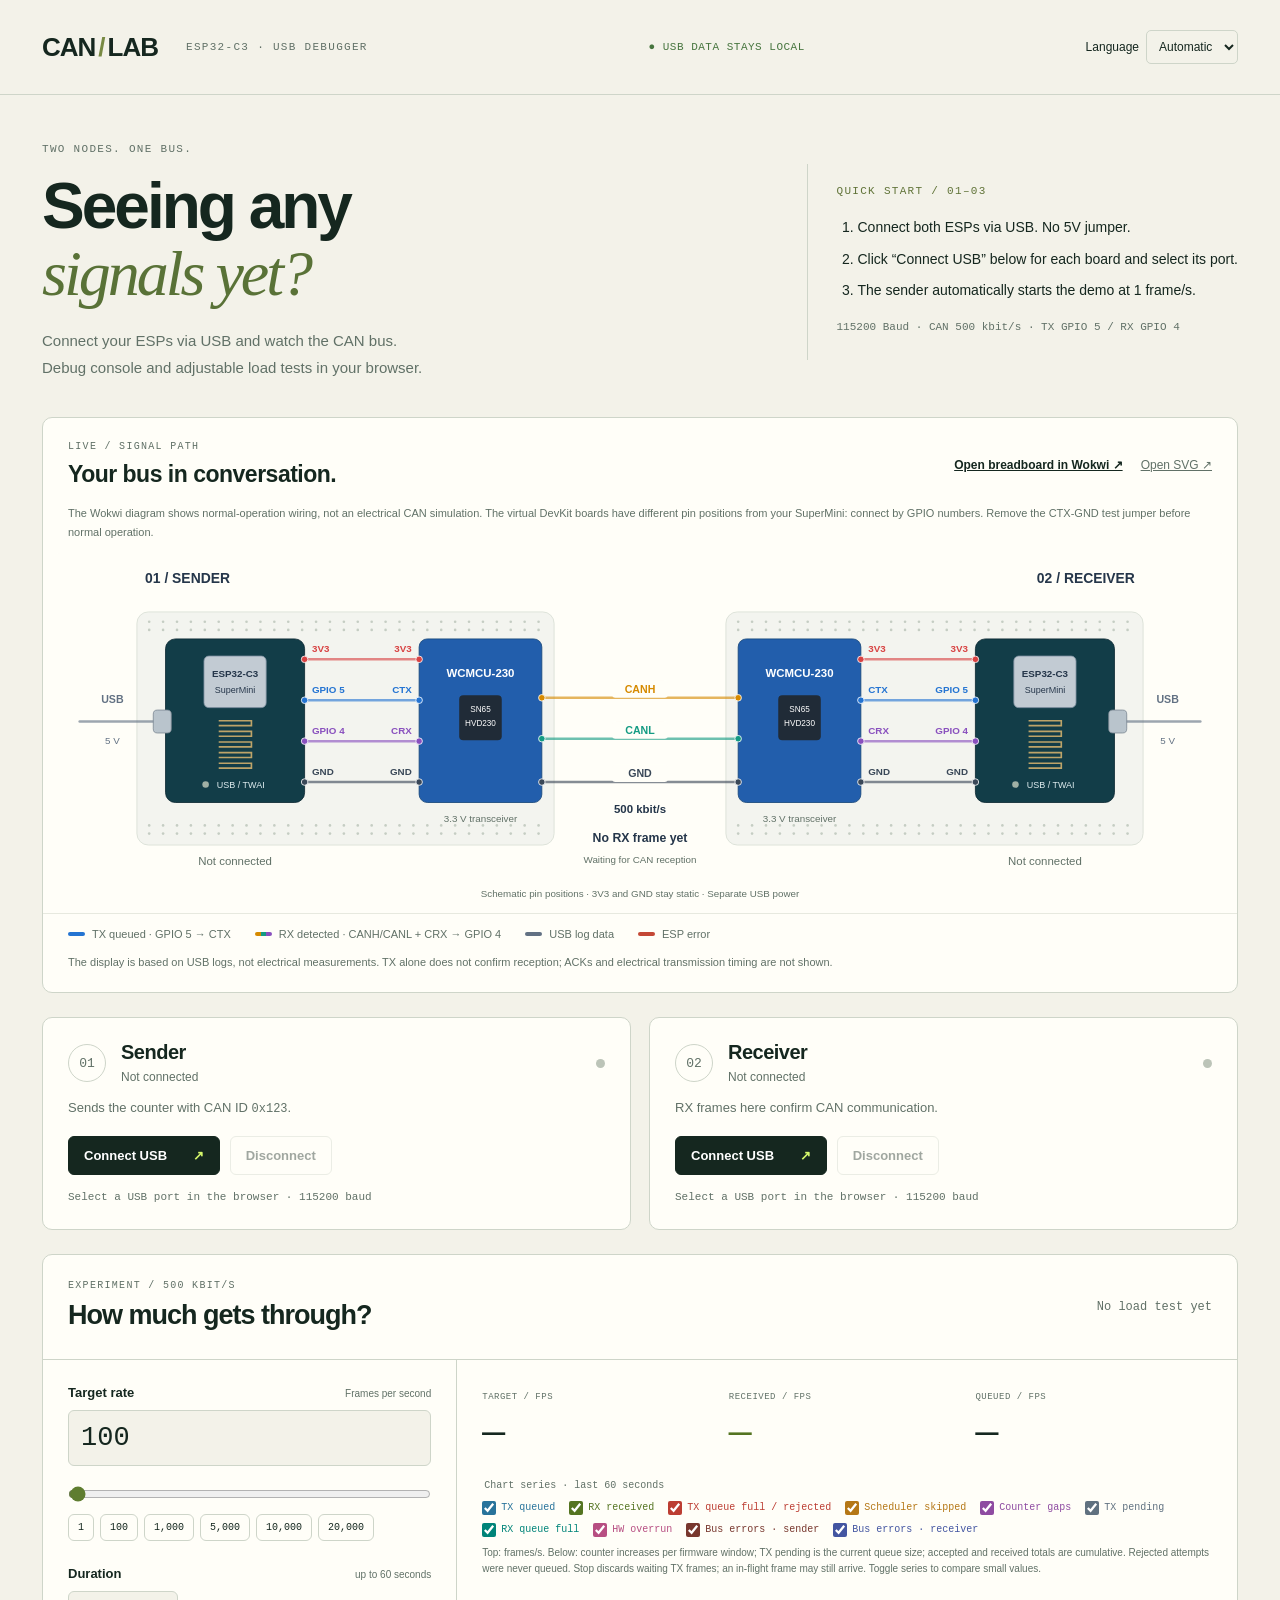
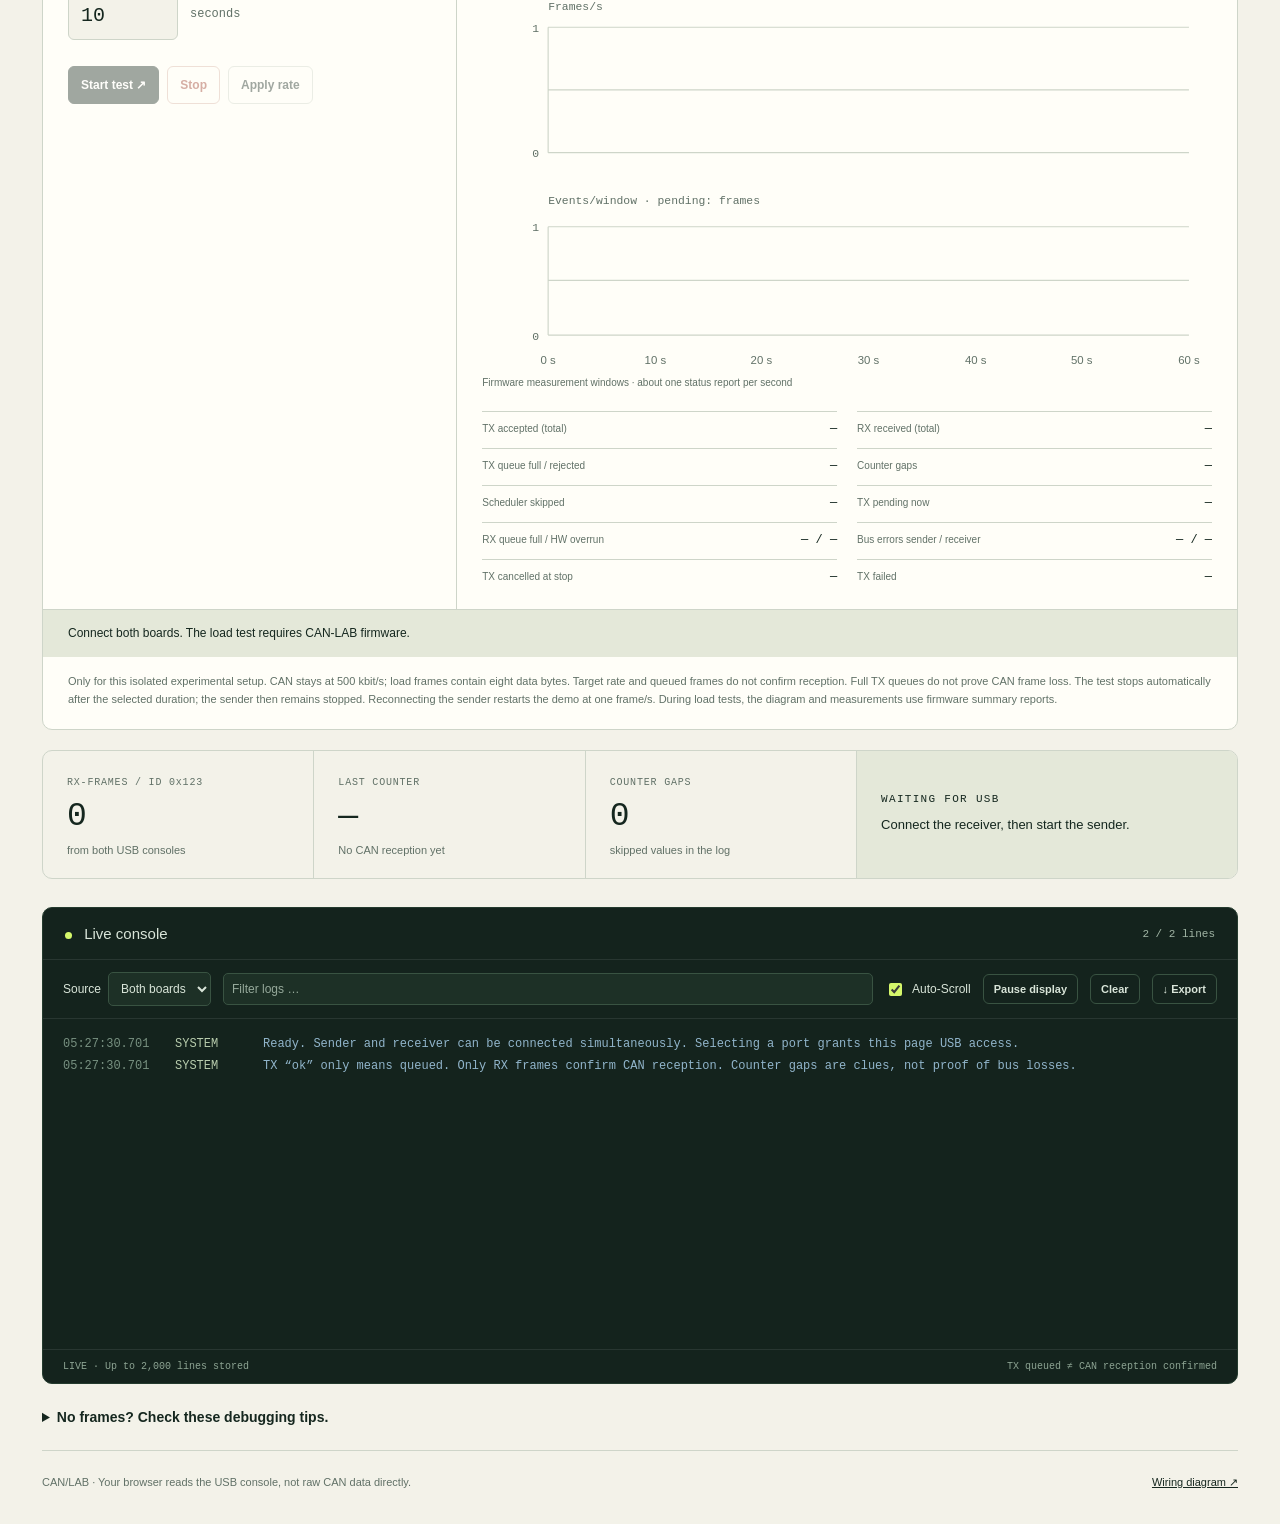
==== commit 7f2b7c95: "Merge current main and localize updated diagnostics and recovery UI" ====
--- a/debug/index.html
+++ b/debug/index.html
@@ -1,140 +1,12 @@
 <!doctype html>
 <html lang="en">
 <head>
-  <meta charset="UTF-8"><meta name="viewport" content="width=device-width,initial-scale=1">
-  <title>CAN/LAB — USB Debug Console &amp; CAN Load Tests</title>
-  <meta name="description" content="Connect two ESP32-C3 boards, watch CAN traffic, and run adjustable load tests directly in your browser with Web Serial.">
-  <link rel="canonical" href="https://vergissberlin.github.io/example-canbus/debug/">
-  <meta property="og:type" content="website">
-  <meta property="og:site_name" content="CAN/LAB">
-  <meta property="og:locale" content="en_US">
-  <meta property="og:title" content="CAN/LAB — USB Debug Console &amp; CAN Load Tests">
-  <meta property="og:description" content="Connect two ESP32-C3 boards, watch CAN traffic, and run adjustable load tests directly in your browser with Web Serial.">
-  <meta property="og:url" content="https://vergissberlin.github.io/example-canbus/debug/">
-  <meta property="og:image" content="https://vergissberlin.github.io/example-canbus/docs/canlab-opengraph.png">
-  <meta property="og:image:type" content="image/png">
-  <meta property="og:image:width" content="1731">
-  <meta property="og:image:height" content="909">
-  <meta property="og:image:alt" content="CAN/LAB: Two nodes. One bus. Two ESP32-C3 boards connected through CAN transceivers.">
-  <meta name="twitter:card" content="summary_large_image">
-  <meta name="twitter:title" content="CAN/LAB — USB Debug Console &amp; CAN Load Tests">
-  <meta name="twitter:description" content="Connect two ESP32-C3 boards, watch CAN traffic, and run adjustable load tests directly in your browser with Web Serial.">
-  <meta name="twitter:image" content="https://vergissberlin.github.io/example-canbus/docs/canlab-opengraph.png">
-  <meta name="twitter:image:alt" content="CAN/LAB: Two nodes. One bus. Two ESP32-C3 boards connected through CAN transceivers.">
-  <link rel="stylesheet" href="style.css?v=timeline1">
-  <script type="module" src="app.mjs?v=timeline1"></script>
-  <script type="module" src="pwa.mjs"></script>
-  <!-- PWA metadata: generated by scripts/generate_pwa_assets.py -->
-  <link rel="manifest" href="../manifest.webmanifest">
-  <meta name="theme-color" content="#15271f">
-  <meta name="mobile-web-app-capable" content="yes">
-  <meta name="apple-mobile-web-app-capable" content="yes">
-  <meta name="apple-mobile-web-app-title" content="CAN/LAB">
-  <meta name="apple-mobile-web-app-status-bar-style" content="default">
-  <meta name="msapplication-config" content="../browserconfig.xml">
-  <meta name="msapplication-TileColor" content="#15271f">
-  <link rel="icon" href="../pwa/icons/favicon.ico" sizes="any">
-  <link rel="icon" type="image/png" sizes="16x16" href="../pwa/icons/favicon-16.png">
-  <link rel="icon" type="image/png" sizes="32x32" href="../pwa/icons/favicon-32.png">
-  <link rel="apple-touch-icon" sizes="152x152" href="../pwa/icons/apple-touch-icon-152.png">
-  <link rel="apple-touch-icon" sizes="167x167" href="../pwa/icons/apple-touch-icon-167.png">
-  <link rel="apple-touch-icon" sizes="180x180" href="../pwa/icons/apple-touch-icon-180.png">
-  <link rel="apple-touch-startup-image" href="../pwa/splash/apple-splash-640x1136.png" media="(device-width: 320px) and (device-height: 568px) and (-webkit-device-pixel-ratio: 2) and (orientation: portrait)">
-  <link rel="apple-touch-startup-image" href="../pwa/splash/apple-splash-1136x640.png" media="(device-width: 320px) and (device-height: 568px) and (-webkit-device-pixel-ratio: 2) and (orientation: landscape)">
-  <link rel="apple-touch-startup-image" href="../pwa/splash/apple-splash-750x1334.png" media="(device-width: 375px) and (device-height: 667px) and (-webkit-device-pixel-ratio: 2) and (orientation: portrait)">
-  <link rel="apple-touch-startup-image" href="../pwa/splash/apple-splash-1334x750.png" media="(device-width: 375px) and (device-height: 667px) and (-webkit-device-pixel-ratio: 2) and (orientation: landscape)">
-  <link rel="apple-touch-startup-image" href="../pwa/splash/apple-splash-1242x2208.png" media="(device-width: 414px) and (device-height: 736px) and (-webkit-device-pixel-ratio: 3) and (orientation: portrait)">
-  <link rel="apple-touch-startup-image" href="../pwa/splash/apple-splash-2208x1242.png" media="(device-width: 414px) and (device-height: 736px) and (-webkit-device-pixel-ratio: 3) and (orientation: landscape)">
-  <link rel="apple-touch-startup-image" href="../pwa/splash/apple-splash-1125x2436.png" media="(device-width: 375px) and (device-height: 812px) and (-webkit-device-pixel-ratio: 3) and (orientation: portrait)">
-  <link rel="apple-touch-startup-image" href="../pwa/splash/apple-splash-2436x1125.png" media="(device-width: 375px) and (device-height: 812px) and (-webkit-device-pixel-ratio: 3) and (orientation: landscape)">
-  <link rel="apple-touch-startup-image" href="../pwa/splash/apple-splash-828x1792.png" media="(device-width: 414px) and (device-height: 896px) and (-webkit-device-pixel-ratio: 2) and (orientation: portrait)">
-  <link rel="apple-touch-startup-image" href="../pwa/splash/apple-splash-1792x828.png" media="(device-width: 414px) and (device-height: 896px) and (-webkit-device-pixel-ratio: 2) and (orientation: landscape)">
-  <link rel="apple-touch-startup-image" href="../pwa/splash/apple-splash-1242x2688.png" media="(device-width: 414px) and (device-height: 896px) and (-webkit-device-pixel-ratio: 3) and (orientation: portrait)">
-  <link rel="apple-touch-startup-image" href="../pwa/splash/apple-splash-2688x1242.png" media="(device-width: 414px) and (device-height: 896px) and (-webkit-device-pixel-ratio: 3) and (orientation: landscape)">
-  <link rel="apple-touch-startup-image" href="../pwa/splash/apple-splash-1080x2340.png" media="(device-width: 360px) and (device-height: 780px) and (-webkit-device-pixel-ratio: 3) and (orientation: portrait)">
-  <link rel="apple-touch-startup-image" href="../pwa/splash/apple-splash-2340x1080.png" media="(device-width: 360px) and (device-height: 780px) and (-webkit-device-pixel-ratio: 3) and (orientation: landscape)">
-  <link rel="apple-touch-startup-image" href="../pwa/splash/apple-splash-1170x2532.png" media="(device-width: 390px) and (device-height: 844px) and (-webkit-device-pixel-ratio: 3) and (orientation: portrait)">
-  <link rel="apple-touch-startup-image" href="../pwa/splash/apple-splash-2532x1170.png" media="(device-width: 390px) and (device-height: 844px) and (-webkit-device-pixel-ratio: 3) and (orientation: landscape)">
-  <link rel="apple-touch-startup-image" href="../pwa/splash/apple-splash-1179x2556.png" media="(device-width: 393px) and (device-height: 852px) and (-webkit-device-pixel-ratio: 3) and (orientation: portrait)">
-  <link rel="apple-touch-startup-image" href="../pwa/splash/apple-splash-2556x1179.png" media="(device-width: 393px) and (device-height: 852px) and (-webkit-device-pixel-ratio: 3) and (orientation: landscape)">
-  <link rel="apple-touch-startup-image" href="../pwa/splash/apple-splash-1206x2622.png" media="(device-width: 402px) and (device-height: 874px) and (-webkit-device-pixel-ratio: 3) and (orientation: portrait)">
-  <link rel="apple-touch-startup-image" href="../pwa/splash/apple-splash-2622x1206.png" media="(device-width: 402px) and (device-height: 874px) and (-webkit-device-pixel-ratio: 3) and (orientation: landscape)">
-  <link rel="apple-touch-startup-image" href="../pwa/splash/apple-splash-1260x2736.png" media="(device-width: 420px) and (device-height: 912px) and (-webkit-device-pixel-ratio: 3) and (orientation: portrait)">
-  <link rel="apple-touch-startup-image" href="../pwa/splash/apple-splash-2736x1260.png" media="(device-width: 420px) and (device-height: 912px) and (-webkit-device-pixel-ratio: 3) and (orientation: landscape)">
-  <link rel="apple-touch-startup-image" href="../pwa/splash/apple-splash-1284x2778.png" media="(device-width: 428px) and (device-height: 926px) and (-webkit-device-pixel-ratio: 3) and (orientation: portrait)">
-  <link rel="apple-touch-startup-image" href="../pwa/splash/apple-splash-2778x1284.png" media="(device-width: 428px) and (device-height: 926px) and (-webkit-device-pixel-ratio: 3) and (orientation: landscape)">
-  <link rel="apple-touch-startup-image" href="../pwa/splash/apple-splash-1290x2796.png" media="(device-width: 430px) and (device-height: 932px) and (-webkit-device-pixel-ratio: 3) and (orientation: portrait)">
-  <link rel="apple-touch-startup-image" href="../pwa/splash/apple-splash-2796x1290.png" media="(device-width: 430px) and (device-height: 932px) and (-webkit-device-pixel-ratio: 3) and (orientation: landscape)">
-  <link rel="apple-touch-startup-image" href="../pwa/splash/apple-splash-1320x2868.png" media="(device-width: 440px) and (device-height: 956px) and (-webkit-device-pixel-ratio: 3) and (orientation: portrait)">
-  <link rel="apple-touch-startup-image" href="../pwa/splash/apple-splash-2868x1320.png" media="(device-width: 440px) and (device-height: 956px) and (-webkit-device-pixel-ratio: 3) and (orientation: landscape)">
-  <link rel="apple-touch-startup-image" href="../pwa/splash/apple-splash-1536x2048.png" media="(device-width: 768px) and (device-height: 1024px) and (-webkit-device-pixel-ratio: 2) and (orientation: portrait)">
-  <link rel="apple-touch-startup-image" href="../pwa/splash/apple-splash-2048x1536.png" media="(device-width: 768px) and (device-height: 1024px) and (-webkit-device-pixel-ratio: 2) and (orientation: landscape)">
-  <link rel="apple-touch-startup-image" href="../pwa/splash/apple-splash-1620x2160.png" media="(device-width: 810px) and (device-height: 1080px) and (-webkit-device-pixel-ratio: 2) and (orientation: portrait)">
-  <link rel="apple-touch-startup-image" href="../pwa/splash/apple-splash-2160x1620.png" media="(device-width: 810px) and (device-height: 1080px) and (-webkit-device-pixel-ratio: 2) and (orientation: landscape)">
-  <link rel="apple-touch-startup-image" href="../pwa/splash/apple-splash-1640x2360.png" media="(device-width: 820px) and (device-height: 1180px) and (-webkit-device-pixel-ratio: 2) and (orientation: portrait)">
-  <link rel="apple-touch-startup-image" href="../pwa/splash/apple-splash-2360x1640.png" media="(device-width: 820px) and (device-height: 1180px) and (-webkit-device-pixel-ratio: 2) and (orientation: landscape)">
-  <link rel="apple-touch-startup-image" href="../pwa/splash/apple-splash-1668x2224.png" media="(device-width: 834px) and (device-height: 1112px) and (-webkit-device-pixel-ratio: 2) and (orientation: portrait)">
-  <link rel="apple-touch-startup-image" href="../pwa/splash/apple-splash-2224x1668.png" media="(device-width: 834px) and (device-height: 1112px) and (-webkit-device-pixel-ratio: 2) and (orientation: landscape)">
-  <link rel="apple-touch-startup-image" href="../pwa/splash/apple-splash-1668x2388.png" media="(device-width: 834px) and (device-height: 1194px) and (-webkit-device-pixel-ratio: 2) and (orientation: portrait)">
-  <link rel="apple-touch-startup-image" href="../pwa/splash/apple-splash-2388x1668.png" media="(device-width: 834px) and (device-height: 1194px) and (-webkit-device-pixel-ratio: 2) and (orientation: landscape)">
-  <link rel="apple-touch-startup-image" href="../pwa/splash/apple-splash-1668x2420.png" media="(device-width: 834px) and (device-height: 1210px) and (-webkit-device-pixel-ratio: 2) and (orientation: portrait)">
-  <link rel="apple-touch-startup-image" href="../pwa/splash/apple-splash-2420x1668.png" media="(device-width: 834px) and (device-height: 1210px) and (-webkit-device-pixel-ratio: 2) and (orientation: landscape)">
-  <link rel="apple-touch-startup-image" href="../pwa/splash/apple-splash-1488x2266.png" media="(device-width: 744px) and (device-height: 1133px) and (-webkit-device-pixel-ratio: 2) and (orientation: portrait)">
-  <link rel="apple-touch-startup-image" href="../pwa/splash/apple-splash-2266x1488.png" media="(device-width: 744px) and (device-height: 1133px) and (-webkit-device-pixel-ratio: 2) and (orientation: landscape)">
-  <link rel="apple-touch-startup-image" href="../pwa/splash/apple-splash-2064x2752.png" media="(device-width: 1032px) and (device-height: 1376px) and (-webkit-device-pixel-ratio: 2) and (orientation: portrait)">
-  <link rel="apple-touch-startup-image" href="../pwa/splash/apple-splash-2752x2064.png" media="(device-width: 1032px) and (device-height: 1376px) and (-webkit-device-pixel-ratio: 2) and (orientation: landscape)">
-  <link rel="apple-touch-startup-image" href="../pwa/splash/apple-splash-2048x2732.png" media="(device-width: 1024px) and (device-height: 1366px) and (-webkit-device-pixel-ratio: 2) and (orientation: portrait)">
-  <link rel="apple-touch-startup-image" href="../pwa/splash/apple-splash-2732x2048.png" media="(device-width: 1024px) and (device-height: 1366px) and (-webkit-device-pixel-ratio: 2) and (orientation: landscape)">
-  <!-- End PWA metadata -->
-</head>
-<body>
-  <header><a class="wordmark" href="./">CAN<span>/</span>LAB</a><span class="edition">ESP32-C3 · USB DEBUGGER</span><span class="local">● USB DATA STAYS LOCAL</span><label class="language-select"><span>Language</span> <select data-language aria-label="Language"><option value="auto">Automatic</option><option value="de" lang="de">Deutsch</option><option value="en" lang="en">English</option></select></label></header>
-  <main>
-    <section class="intro"><div><p class="eyebrow">TWO NODES. ONE BUS.</p><h1>Seeing any<br><em>signals yet?</em></h1><p class="lede">Connect your ESPs via USB and watch the CAN bus.<br>Debug console and adjustable load tests in your browser.</p></div><aside class="setup"><span class="step">QUICK START / 01–03</span><ol><li>Connect both ESPs via USB. No 5V jumper.</li><li>Click “Connect USB” below for each board and select its port.</li><li>If the console stays silent, briefly press RESET.</li></ol><p>115200 Baud · CAN 500 kbit/s · TX GPIO 5 / RX GPIO 4</p></aside></section>
-    <div id="compatibility" class="notice" role="status" hidden></div>
-    <section class="communication" aria-labelledby="communication-title">
-      <div class="communication-heading"><div><p class="eyebrow">LIVE / SIGNAL PATH</p><h2 id="communication-title">Your bus in conversation.</h2></div><nav class="communication-links" aria-label="Signal and wiring diagrams"><a href="https://wokwi.com/projects/478383260674919425" target="_blank" rel="noopener noreferrer">Open breadboard in Wokwi ↗</a><a href="../docs/canbus-communication.svg" target="_blank" rel="noopener">Open SVG ↗</a></nav></div>
-      <p class="wiring-note">The Wokwi diagram shows normal-operation wiring, not an electrical CAN simulation. The virtual DevKit boards have different pin positions from your SuperMini: connect by GPIO numbers. Remove the CTX-GND test jumper before normal operation.</p>
-      <div id="communication-diagram" class="communication-diagram" tabindex="0" role="region" aria-label="Signal path between sender and receiver; scroll horizontally if needed">Loading signal diagram …</div>
-      <div class="signal-legend" aria-label="Meaning of wire highlights"><span><i class="key tx"></i> TX queued · GPIO 5 → CTX</span><span><i class="key rx"></i> RX detected · CANH/CANL + CRX → GPIO 4</span><span><i class="key usb"></i> USB log data</span><span><i class="key error"></i> ESP error</span></div>
-      <p class="signal-note">The display is based on USB logs, not electrical measurements. TX alone does not confirm reception; ACKs and electrical transmission timing are not shown.</p>
-    </section>
-    <section class="devices" aria-label="USB connections">
-      <article class="device" data-device="sender"><div class="device-heading"><span class="number">01</span><div><h2>Sender</h2><span class="device-state">Not connected</span></div><span class="status-dot"></span></div><p>Sends the counter with CAN ID <code>0x123</code>.</p><div class="actions"><button class="connect primary">Connect USB <span>↗</span></button><button class="disconnect" disabled>Disconnect</button></div><p class="device-info">Select a USB port in the browser · 115200 baud</p></article>
-      <article class="device" data-device="receiver"><div class="device-heading"><span class="number">02</span><div><h2>Receiver</h2><span class="device-state">Not connected</span></div><span class="status-dot"></span></div><p>RX frames here confirm CAN communication.</p><div class="actions"><button class="connect primary">Connect USB <span>↗</span></button><button class="disconnect" disabled>Disconnect</button></div><p class="device-info">Select a USB port in the browser · 115200 baud</p></article>
-    </section>
-    <section id="load-test" class="load-test" aria-labelledby="load-title">
-      <div class="load-heading"><div><p class="eyebrow">EXPERIMENT / 500 KBIT/S</p><h2 id="load-title">How much gets through?</h2></div><span id="load-elapsed">No load test yet</span></div>
-      <div class="load-layout">
-        <div class="load-controls">
-          <label for="load-rate">Target rate <span>Frames per second</span></label>
-          <input id="load-rate" type="number" min="1" max="20000" step="1" value="100" inputmode="numeric">
-          <label class="sr-only" for="load-slider">Target rate slider</label><input id="load-slider" type="range" min="5" max="20000" step="5" value="100">
-          <div class="load-presets" aria-label="Frame rate presets"><button data-load-rate="1">1</button><button data-load-rate="100">100</button><button data-load-rate="1000">1,000</button><button data-load-rate="5000">5,000</button><button data-load-rate="10000">10,000</button><button data-load-rate="20000">20,000</button></div>
-          <label for="load-duration">Duration <span>up to 60 seconds</span></label><div class="load-duration"><input id="load-duration" type="number" min="1" max="60" step="1" value="10" inputmode="numeric"><span>seconds</span></div>
-          <div class="load-actions"><button id="load-start" class="primary" disabled>Start test ↗</button><button id="load-stop" class="load-stop" disabled>Stop</button><button id="load-rate-apply" disabled>Apply rate</button></div>
-        </div>
-        <div class="load-results">
-          <div class="load-rates"><div><span>TARGET / FPS</span><strong id="load-target">—</strong></div><div class="measured"><span>RECEIVED / FPS</span><strong id="load-actual">—</strong></div><div><span>QUEUED / FPS</span><strong id="load-queued-rate">—</strong></div></div>
-          <div class="load-chart-legend"><span class="tx-key">TX queued</span><span class="rx-key">RX received</span><span>Last 60 seconds</span></div>
-          <svg class="load-chart" viewBox="0 0 640 195" role="img" aria-labelledby="load-chart-title load-chart-desc">
-            <title id="load-chart-title">Transmit and receive rates over time</title><desc id="load-chart-desc">60 seconds with an axis in seconds. Blue: queued for transmission; green: actually received. Firmware measurement windows of roughly one second; missing reports remain gaps. Hover over a point for measurement time and rate.</desc>
-            <path d="M58 30H620 M58 95H620 M58 160H620 M58 30V160" class="load-axis"/>
-            <text x="58" y="15" class="load-chart-label">Frames/s</text><text id="load-chart-max" x="50" y="34" text-anchor="end" class="load-chart-label">1</text><text x="50" y="164" text-anchor="end" class="load-chart-label">0</text>
-            <g class="load-chart-label" text-anchor="middle"><text x="58" y="185" data-chart-second="0">0 s</text><text x="152" y="185" data-chart-second="10">10 s</text><text x="245" y="185" data-chart-second="20">20 s</text><text x="339" y="185" data-chart-second="30">30 s</text><text x="433" y="185" data-chart-second="40">40 s</text><text x="526" y="185" data-chart-second="50">50 s</text><text x="620" y="185" data-chart-second="60">60 s</text></g>
-            <path id="load-tx-line" class="load-tx-line"/><path id="load-rx-line" class="load-rx-line"/><g id="load-chart-points"/>
-          </svg>
-          <p id="load-freshness" class="load-freshness">Firmware measurement windows · about one status report per second</p>
-          <dl class="load-counters"><div><dt>Queued</dt><dd id="load-queued">—</dd></div><div><dt>Received</dt><dd id="load-rx-total">—</dd></div><div><dt>TX queue full / rejected</dt><dd id="load-rejected">—</dd></div><div><dt>Counter gaps</dt><dd id="load-gaps">—</dd></div><div><dt>Scheduler skipped</dt><dd id="load-skipped">—</dd></div><div><dt>TX pending</dt><dd id="load-pending">—</dd></div><div><dt>RX queue full / HW overrun</dt><dd id="load-missed">—</dd></div><div><dt>Bus errors sender / receiver</dt><dd id="load-errors">—</dd></div></dl>
-        </div>
-      </div>
-      <p id="load-status" class="load-status" role="status">Connect both boards. The load test requires CAN-LAB firmware.</p>
-      <p class="load-note">Only for this isolated experimental setup. CAN stays at 500 kbit/s; load frames contain eight data bytes. Target rate and queued frames do not confirm reception. Full TX queues do not prove CAN frame loss. The test stops automatically after the selected duration; the sender then remains stopped. RESET restarts the demo at one frame/s. During load tests, the diagram and measurements use firmware summary reports.</p>
-    </section>
-    <section class="telemetry" aria-label="CAN measurements"><div class="metric"><span>RX-FRAMES / ID 0x123</span><strong id="rx-count">0</strong><small>from both USB consoles</small></div><div class="metric"><span>LAST COUNTER</span><strong id="counter">—</strong><small id="last-rx">No CAN reception yet</small></div><div class="metric"><span>COUNTER GAPS</span><strong id="gaps">0</strong><small>skipped values in the log</small></div><div class="bus-state"><span id="bus-label">WAITING FOR USB</span><p id="bus-detail">Connect the receiver, then start the sender.</p></div></section>
-    <section class="terminal" aria-labelledby="console-title"><div class="terminal-heading"><h2 id="console-title"><span class="terminal-light"></span> Live console</h2><span id="line-count">0 lines</span></div><div class="toolbar"><label>Source <select id="source"><option value="all">Both boards</option><option value="sender">Sender</option><option value="receiver">Receiver</option><option value="system">System</option></select></label><label class="search-label"><span class="sr-only">Search log</span><input id="search" type="search" placeholder="Filter logs …"></label><label><input id="autoscroll" type="checkbox" checked> Auto-Scroll</label><button id="pause" aria-pressed="false">Pause display</button><button id="clear">Clear</button><button id="export">↓ Export</button></div><div id="console" tabindex="0" aria-label="Serial logs"><div class="empty">Quiet so far.<br><span>Connect a USB port to see live output.</span></div></div><div class="terminal-footer"><span id="capture-state">LIVE · Up to 2,000 lines stored</span><span>TX queued ≠ CAN reception confirmed</span></div></section>
-    <details class="help"><summary>No frames? Check these debugging tips.</summary><div class="help-grid"><div><h3>USB connected, no output</h3><p>Briefly press RESET on the ESP, without BOOT. Close other serial monitors. Wrong port? Disconnect and select the other one.</p></div><div><h3>“… waiting for frames”</h3><p>Check CANH ↔ CANH, CANL ↔ CANL and common ground. GPIO 5 → CTX, GPIO 4 → CRX. Power CAN modules at 3.3 V only.</p></div><div><h3>Check termination</h3><p>Disconnect both USB power supplies. With both bus terminations fitted, expect about 60 Ω between CANH and CANL. Count existing module resistors.</p></div><div><h3>Sender reports Bus-Off</h3><p>The diagnostic firmware restarts after successful recovery. Repeated Bus-Off requires checking module power, GPIO connections and the CAN bus. DIAG lines show driver state and error counters; TX_ACK confirms successful CAN transmission with ACK, but not yet reception in the receiver log.</p></div></div></details>
-    <footer><span>CAN/LAB · Your browser reads the USB console, not raw CAN data directly.</span><a href="../docs/canbus-breadboard.svg" target="_blank" rel="noopener">Wiring diagram ↗</a></footer>
-  </main>
-</body>
+  <meta charset="UTF-8">
+  <meta name="viewport" content="width=device-width,initial-scale=1">
+  <title>CAN/LAB</title>
+  <link rel="canonical" href="https://canlab.andrelademann.de/">
+  <meta http-equiv="refresh" content="0;url=../">
+  <script>location.replace(new URL('../', location.href).pathname + location.search + location.hash);</script>
+<script type="module" src="i18n.mjs"></script></head>
+<body><a href="../">Open CAN/LAB</a></body>
 </html>
